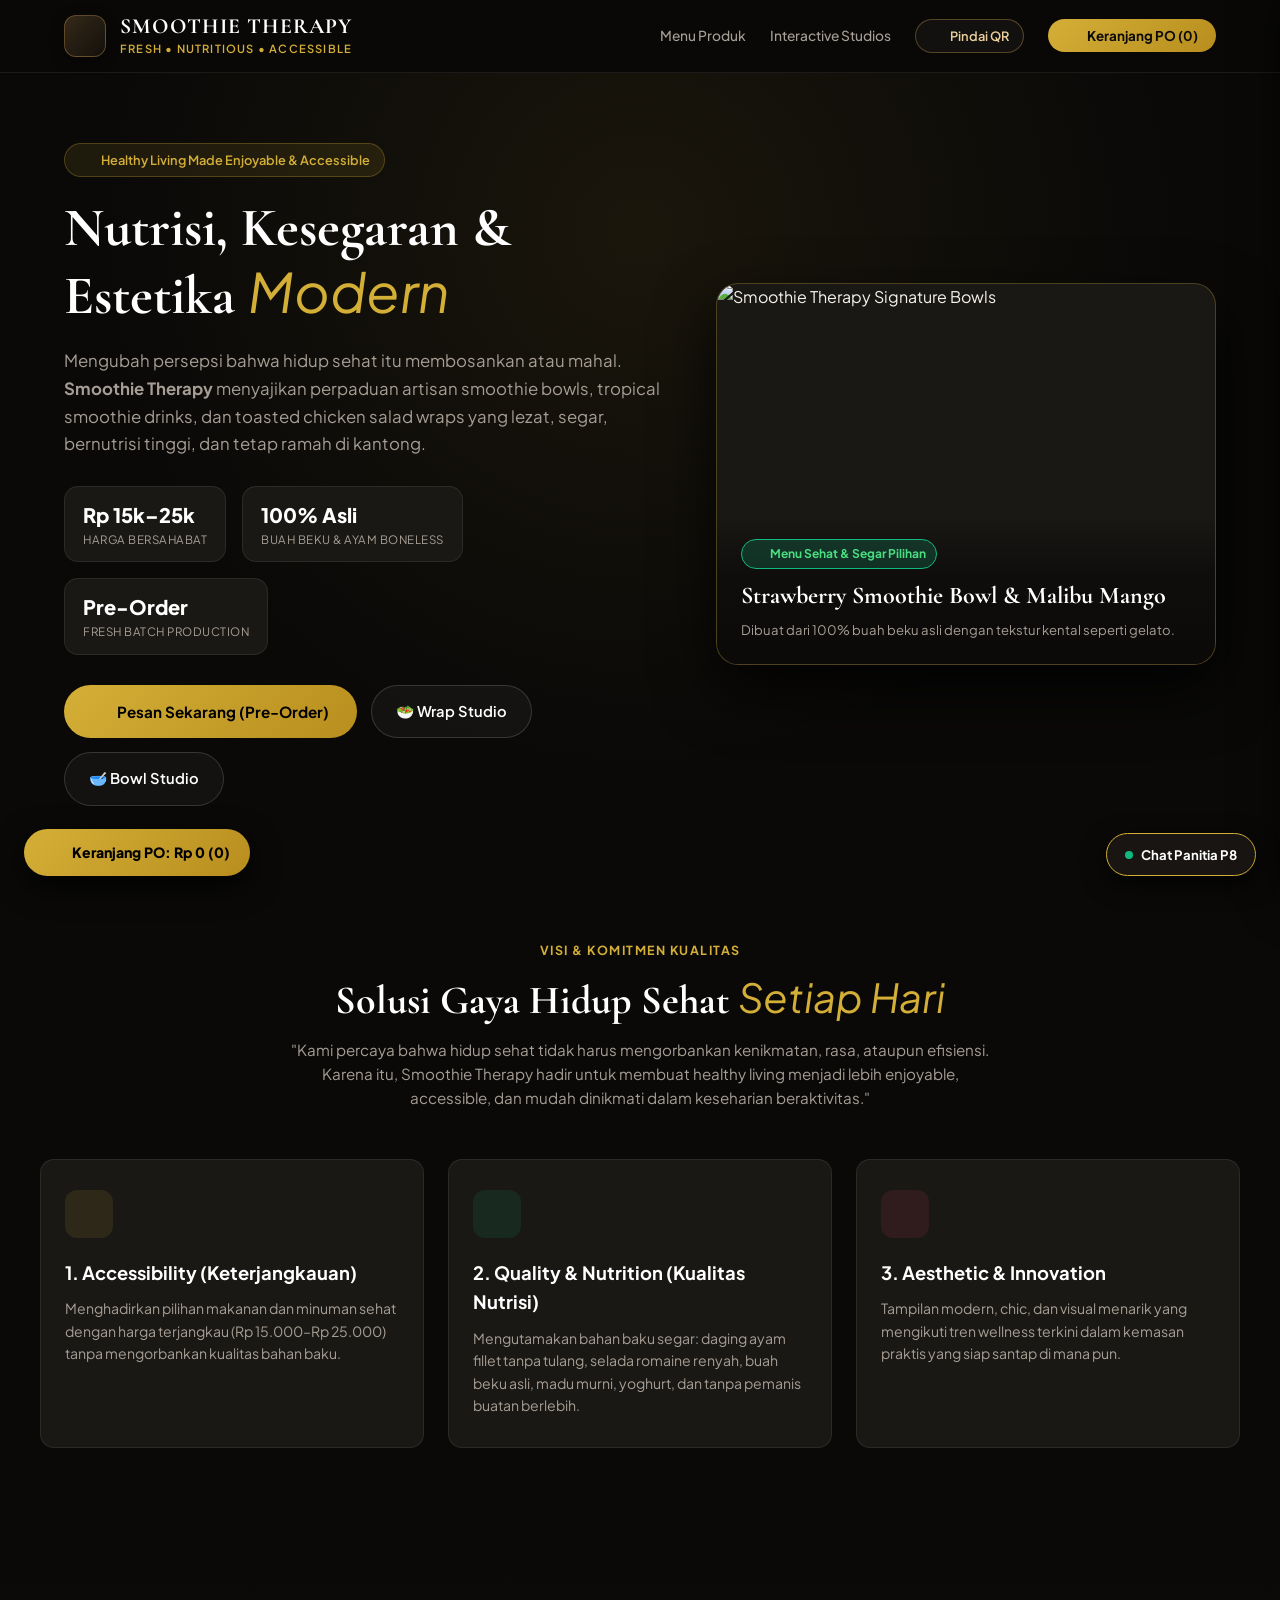
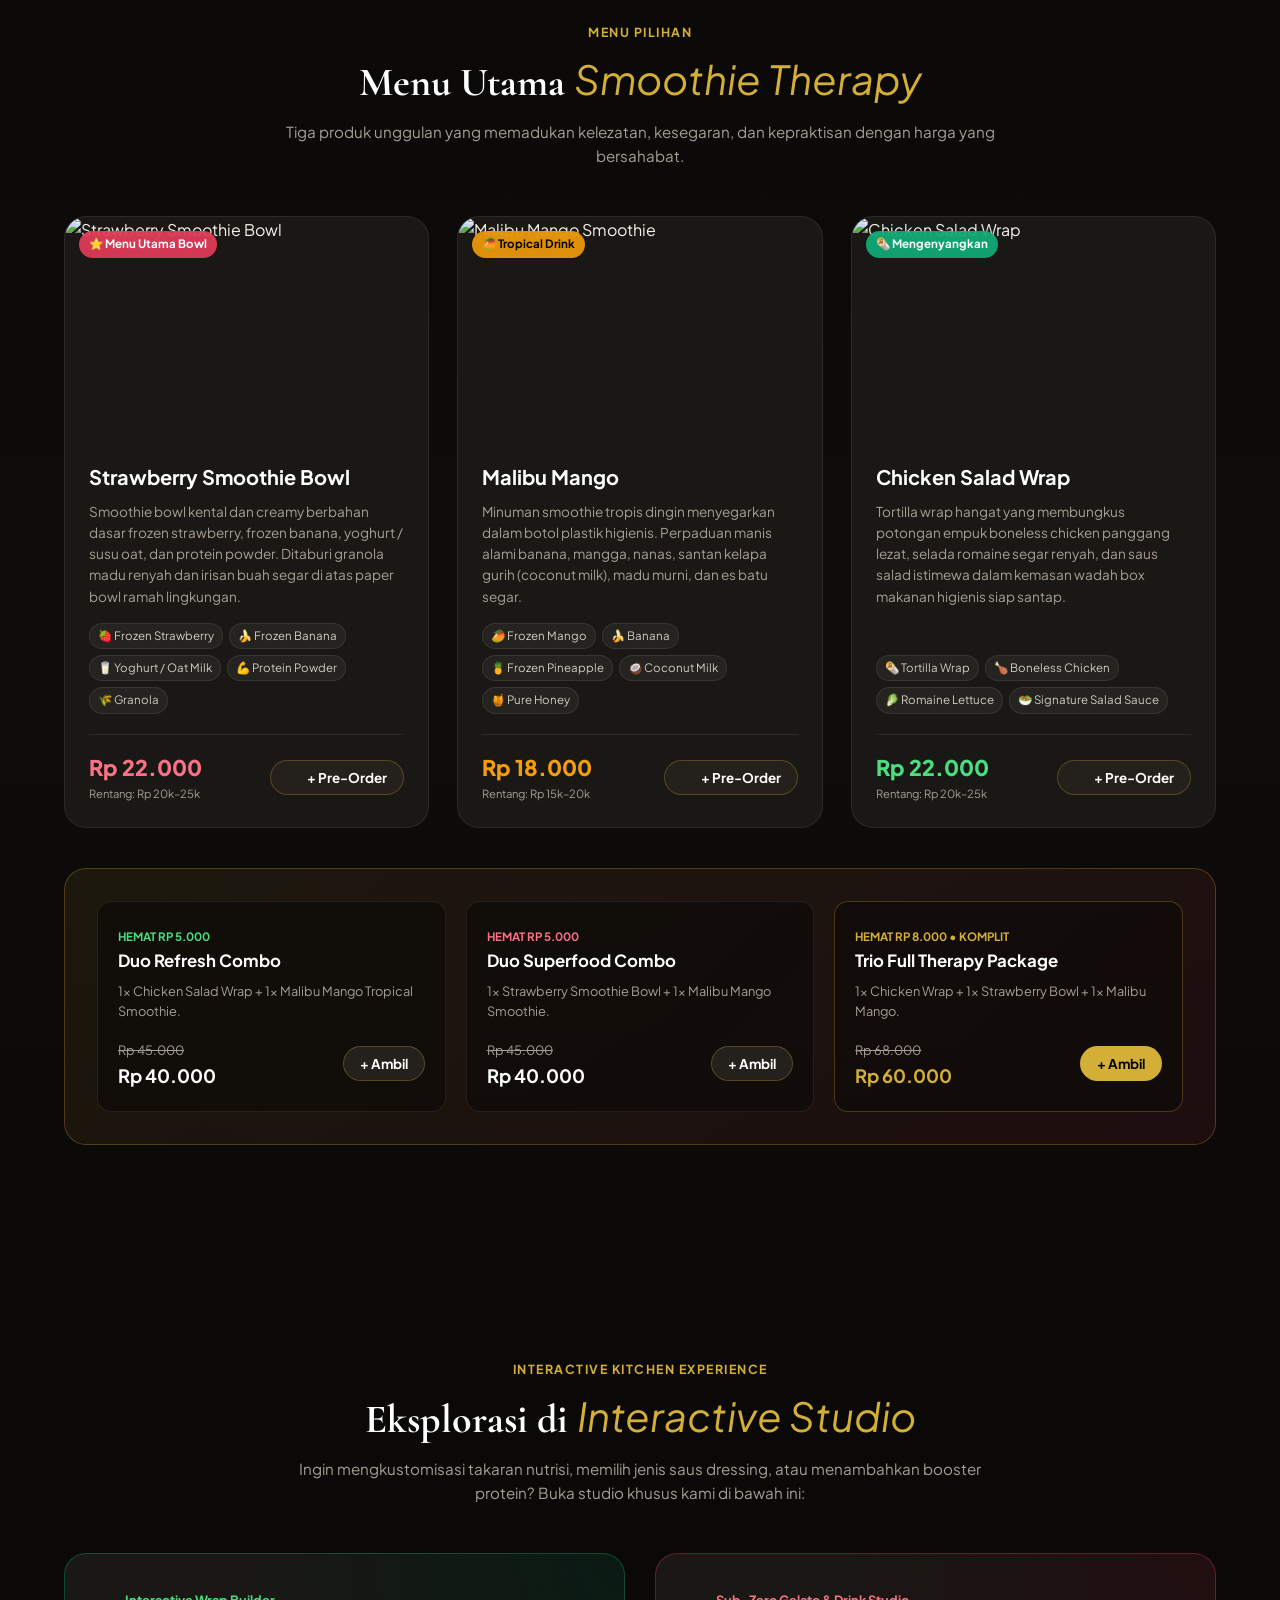
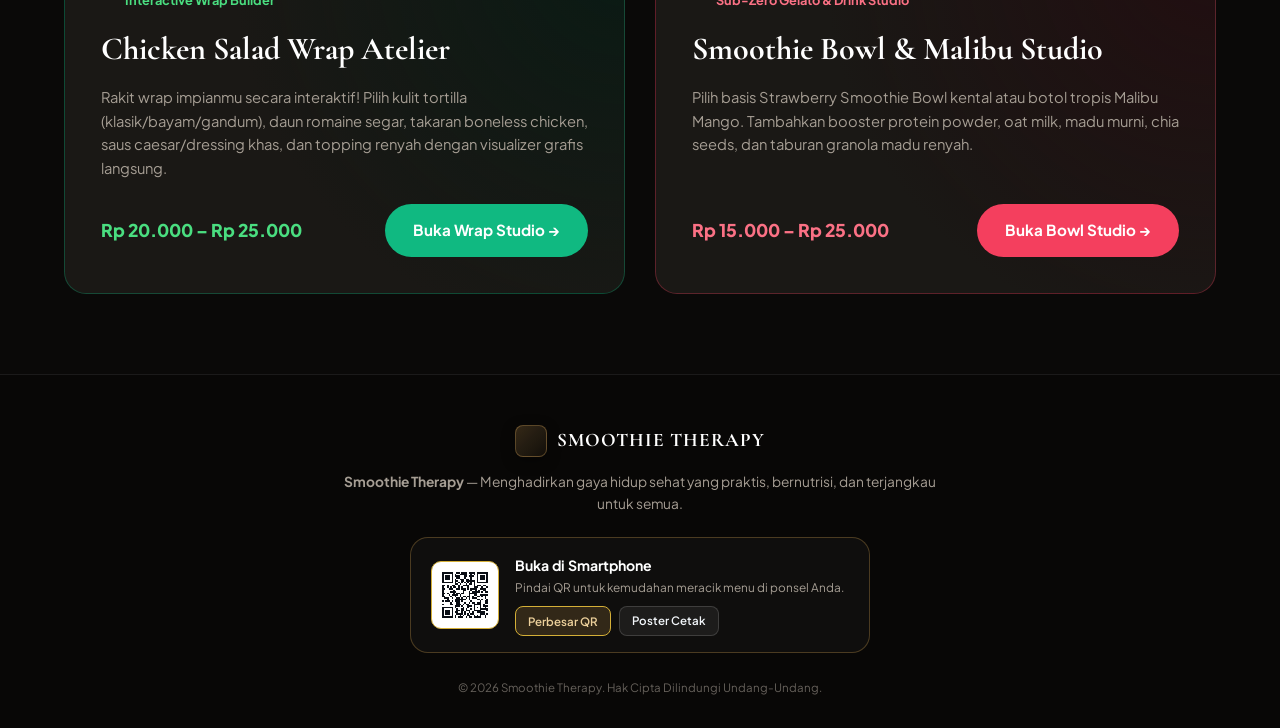
==== index.html @ 11ca0c80 "Round up combo bundle pricing to clean 40k and 60k denominations" ====
<!DOCTYPE html>
<html lang="id">
<head>
  <meta charset="UTF-8">
  <meta name="viewport" content="width=device-width, initial-scale=1.0, viewport-fit=cover">
  <title>Smoothie Therapy — Healthy Living Made Accessible</title>
  <meta name="description" content="Smoothie Therapy - Pilihan makanan & minuman sehat praktis, bergizi, dan terjangkau. Strawberry Smoothie Bowl, Malibu Mango, dan Chicken Salad Wrap.">

  <!-- High-End Luxury Typography: Cormorant Garamond + Plus Jakarta Sans -->
  <link rel="preconnect" href="https://fonts.googleapis.com">
  <link rel="preconnect" href="https://fonts.gstatic.com" crossorigin>
  <link href="https://fonts.googleapis.com/css2?family=Cormorant+Garamond:ital,wght@0,400;0,600;0,700;1,400;1,600&family=Plus+Jakarta+Sans:wght@300;400;500;600;700;800&display=swap" rel="stylesheet">

  <!-- Lucide Icons -->
  <script src="https://unpkg.com/lucide@latest"></script>

  <!-- Toastify CSS -->
  <link rel="stylesheet" type="text/css" href="https://cdn.jsdelivr.net/npm/toastify-js/src/toastify.min.css">

  <style>
    /* --- SMOOTHIE THERAPY LUXURY OBSIDIAN & HEALTH THEME --- */
    :root {
      --bg: #0a0908;
      --bg-surface: #141210;
      --card-bg: #1a1815;
      --card-hover: #24201c;
      --gold: #d4af37;
      --gold-hover: #e5c158;
      --gold-light: rgba(212, 175, 55, 0.12);
      --gold-border: rgba(212, 175, 55, 0.28);
      --emerald: #10b981;
      --emerald-glow: rgba(16, 185, 129, 0.25);
      --ruby: #f43f5e;
      --ruby-glow: rgba(244, 63, 94, 0.25);
      --mango: #f59e0b;
      --mango-glow: rgba(245, 158, 11, 0.25);
      --text: #f5f2ed;
      --text-muted: #a69e94;
      --border: rgba(255, 255, 255, 0.08);
      --shadow: 0 16px 40px rgba(0, 0, 0, 0.6);
      --font-serif: 'Cormorant Garamond', Garamond, 'Playfair Display', Georgia, serif;
      --font-sans: 'Plus Jakarta Sans', system-ui, -apple-system, sans-serif;
      --radius-sm: 8px;
      --radius-md: 14px;
      --radius-lg: 22px;
      --transition: all 0.25s cubic-bezier(0.16, 1, 0.3, 1);
    }

    * {
      box-sizing: border-box;
      margin: 0;
      padding: 0;
      font-family: var(--font-sans);
    }

    body {
      background-color: var(--bg);
      color: var(--text);
      line-height: 1.6;
      -webkit-font-smoothing: antialiased;
      overflow-x: hidden;
    }

    a {
      color: inherit;
      text-decoration: none;
    }

    .container {
      max-width: 1200px;
      margin: 0 auto;
      padding: 0 24px;
    }

    /* Navigation */
    .site-nav {
      position: sticky;
      top: 0;
      z-index: 100;
      background: rgba(10, 9, 8, 0.92);
      backdrop-filter: blur(14px);
      border-bottom: 1px solid var(--border);
      padding: 14px 0;
    }
    .nav-inner {
      display: flex;
      align-items: center;
      justify-content: space-between;
    }
    .brand-wrap {
      display: flex;
      align-items: center;
      gap: 14px;
    }
    .brand-logo-badge {
      width: 42px;
      height: 42px;
      border-radius: 12px;
      background: linear-gradient(135deg, rgba(212, 163, 89, 0.22), rgba(212, 163, 89, 0.05));
      border: 1px solid rgba(212, 163, 89, 0.35);
      display: flex;
      align-items: center;
      justify-content: center;
      box-shadow: 0 4px 14px rgba(0, 0, 0, 0.35);
      flex-shrink: 0;
    }
    .brand-title {
      font-family: var(--font-serif);
      font-size: 1.35rem;
      font-weight: 700;
      letter-spacing: 1px;
      color: #ffffff;
      line-height: 1.1;
    }
    .brand-sub {
      font-size: 0.7rem;
      color: var(--gold);
      text-transform: uppercase;
      letter-spacing: 1.2px;
      font-weight: 600;
      display: block;
    }

    .nav-menu {
      display: flex;
      align-items: center;
      gap: 24px;
    }
    .nav-link {
      font-size: 0.86rem;
      color: var(--text-muted);
      font-weight: 500;
      transition: var(--transition);
    }
    .nav-link:hover {
      color: var(--gold);
    }
    .nav-btn-po {
      background: linear-gradient(135deg, var(--gold) 0%, #b88e1e 100%);
      color: #0c0b0a;
      font-weight: 700;
      font-size: 0.84rem;
      padding: 8px 18px;
      border-radius: 9999px;
      border: none;
      cursor: pointer;
      display: inline-flex;
      align-items: center;
      gap: 6px;
      transition: var(--transition);
    }
    .nav-btn-po:hover {
      transform: translateY(-2px);
      box-shadow: 0 4px 15px rgba(212, 175, 55, 0.35);
    }

    /* Hero Section */
    .hero-section {
      padding: 70px 0 60px;
      position: relative;
      background: radial-gradient(circle at 50% 20%, rgba(212, 175, 55, 0.08) 0%, transparent 60%);
    }
    .hero-grid {
      display: grid;
      grid-template-columns: 1.1fr 0.9fr;
      gap: 40px;
      align-items: center;
    }
    .hero-tag {
      display: inline-flex;
      align-items: center;
      gap: 8px;
      padding: 6px 14px;
      border-radius: 9999px;
      background: rgba(212, 175, 55, 0.1);
      border: 1px solid var(--gold-border);
      color: var(--gold);
      font-size: 0.8rem;
      font-weight: 600;
      margin-bottom: 20px;
    }
    .hero-title {
      font-family: var(--font-serif);
      font-size: 3.4rem;
      line-height: 1.15;
      color: #ffffff;
      margin-bottom: 20px;
    }
    .hero-title em {
      font-style: italic;
      color: var(--gold);
      font-weight: 400;
    }
    .hero-desc {
      font-size: 1.05rem;
      color: var(--text-muted);
      line-height: 1.65;
      margin-bottom: 28px;
    }
    .hero-price-strip {
      display: flex;
      gap: 16px;
      margin-bottom: 30px;
      flex-wrap: wrap;
    }
    .hero-price-chip {
      background: var(--card-bg);
      border: 1px solid var(--border);
      border-radius: var(--radius-md);
      padding: 12px 18px;
      display: flex;
      flex-direction: column;
    }
    .chip-price {
      font-size: 1.25rem;
      font-weight: 800;
      color: #ffffff;
    }
    .chip-label {
      font-size: 0.72rem;
      color: var(--text-muted);
      text-transform: uppercase;
      letter-spacing: 0.5px;
    }

    .hero-actions {
      display: flex;
      gap: 14px;
      flex-wrap: wrap;
    }
    .btn-main-cta {
      background: linear-gradient(135deg, var(--gold) 0%, #b88e1e 100%);
      color: #000000;
      font-weight: 700;
      font-size: 0.95rem;
      padding: 14px 28px;
      border-radius: 9999px;
      display: inline-flex;
      align-items: center;
      gap: 8px;
      transition: var(--transition);
      cursor: pointer;
      border: none;
    }
    .btn-main-cta:hover {
      transform: translateY(-2px);
      box-shadow: 0 8px 25px rgba(212, 175, 55, 0.4);
    }
    .btn-outline-cta {
      background: rgba(255, 255, 255, 0.04);
      border: 1px solid rgba(255, 255, 255, 0.15);
      color: #ffffff;
      font-weight: 600;
      font-size: 0.92rem;
      padding: 14px 24px;
      border-radius: 9999px;
      display: inline-flex;
      align-items: center;
      gap: 8px;
      transition: var(--transition);
    }
    .btn-outline-cta:hover {
      border-color: var(--gold);
      color: var(--gold);
      background: var(--gold-light);
    }

    /* Hero Showcase Visual Box */
    .hero-visual-box {
      position: relative;
    }
    .hero-card-stack {
      position: relative;
      background: var(--card-bg);
      border: 1px solid var(--gold-border);
      border-radius: var(--radius-lg);
      overflow: hidden;
      box-shadow: 0 25px 60px rgba(0, 0, 0, 0.8);
    }
    .hero-card-img {
      width: 100%;
      height: 380px;
      object-fit: cover;
      display: block;
    }
    .hero-card-overlay {
      position: absolute;
      bottom: 0;
      left: 0;
      right: 0;
      padding: 24px;
      background: linear-gradient(to top, rgba(10,9,8,0.95) 0%, rgba(10,9,8,0.7) 60%, transparent 100%);
    }
    .hero-card-badge {
      display: inline-flex;
      align-items: center;
      gap: 6px;
      padding: 4px 10px;
      border-radius: 9999px;
      background: rgba(16, 185, 129, 0.2);
      border: 1px solid var(--emerald);
      color: #4ade80;
      font-size: 0.75rem;
      font-weight: 700;
      margin-bottom: 8px;
    }

    /* Highlights & Value Pillars */
    .section-header {
      text-align: center;
      max-width: 720px;
      margin: 0 auto 48px;
    }
    .section-tag {
      display: inline-flex;
      align-items: center;
      gap: 6px;
      font-size: 0.78rem;
      color: var(--gold);
      text-transform: uppercase;
      letter-spacing: 1.5px;
      font-weight: 700;
      margin-bottom: 12px;
    }
    .section-title {
      font-family: var(--font-serif);
      font-size: 2.5rem;
      color: #ffffff;
      line-height: 1.2;
      margin-bottom: 14px;
    }
    .section-title em {
      font-style: italic;
      color: var(--gold);
      font-weight: 400;
    }
    .section-desc {
      font-size: 0.95rem;
      color: var(--text-muted);
      line-height: 1.6;
    }

    /* Pillars Grid */
    .pillars-grid {
      display: grid;
      grid-template-columns: repeat(3, 1fr);
      gap: 24px;
      margin-bottom: 80px;
    }
    .pillar-card {
      background: var(--card-bg);
      border: 1px solid var(--border);
      border-radius: var(--radius-md);
      padding: 30px 24px;
      transition: var(--transition);
      position: relative;
    }
    .pillar-card:hover {
      transform: translateY(-4px);
      border-color: var(--gold-border);
      background: var(--card-hover);
    }
    .pillar-icon {
      width: 48px;
      height: 48px;
      border-radius: 12px;
      display: flex;
      align-items: center;
      justify-content: center;
      margin-bottom: 20px;
    }
    .pillar-card h3 {
      font-size: 1.15rem;
      font-weight: 700;
      color: #ffffff;
      margin-bottom: 10px;
    }
    .pillar-card p {
      font-size: 0.88rem;
      color: var(--text-muted);
      line-height: 1.6;
    }

    /* Menu Showcase Section (The 3 Signature Products) */
    .menu-showcase-section {
      padding: 70px 0;
      background: linear-gradient(180deg, transparent 0%, rgba(20, 18, 16, 0.4) 50%, transparent 100%);
    }
    .products-grid {
      display: grid;
      grid-template-columns: repeat(3, 1fr);
      gap: 28px;
      margin-bottom: 40px;
    }
    .product-card {
      background: var(--card-bg);
      border: 1px solid var(--border);
      border-radius: var(--radius-lg);
      overflow: hidden;
      display: flex;
      flex-direction: column;
      transition: var(--transition);
      position: relative;
    }
    .product-card:hover {
      transform: translateY(-5px);
      border-color: var(--gold);
      box-shadow: 0 16px 35px rgba(0,0,0,0.7);
    }
    .product-img-wrap {
      height: 220px;
      overflow: hidden;
      position: relative;
    }
    .product-img-wrap img {
      width: 100%;
      height: 100%;
      object-fit: cover;
      transition: transform 0.4s ease;
    }
    .product-card:hover .product-img-wrap img {
      transform: scale(1.05);
    }
    .product-badge-float {
      position: absolute;
      top: 14px;
      left: 14px;
      padding: 4px 10px;
      border-radius: 9999px;
      font-size: 0.72rem;
      font-weight: 700;
      backdrop-filter: blur(8px);
    }
    .product-content {
      padding: 24px;
      display: flex;
      flex-direction: column;
      flex: 1;
    }
    .product-title {
      font-size: 1.25rem;
      font-weight: 700;
      color: #ffffff;
      margin-bottom: 8px;
    }
    .product-desc {
      font-size: 0.85rem;
      color: var(--text-muted);
      line-height: 1.55;
      margin-bottom: 16px;
      flex: 1;
    }
    .product-ingredients-pills {
      display: flex;
      flex-wrap: wrap;
      gap: 6px;
      margin-bottom: 20px;
    }
    .ing-pill {
      font-size: 0.72rem;
      padding: 3px 8px;
      border-radius: 9999px;
      background: rgba(255, 255, 255, 0.05);
      border: 1px solid rgba(255, 255, 255, 0.08);
      color: #d1cbc2;
    }
    .product-footer {
      display: flex;
      align-items: center;
      justify-content: space-between;
      padding-top: 16px;
      border-top: 1px solid var(--border);
    }
    .product-price-block .price-main {
      font-size: 1.35rem;
      font-weight: 800;
      color: var(--gold);
    }
    .product-price-block .price-est {
      font-size: 0.7rem;
      color: var(--text-muted);
      display: block;
    }
    .btn-add-product {
      background: var(--card-hover);
      border: 1px solid var(--gold-border);
      color: #ffffff;
      font-size: 0.84rem;
      font-weight: 700;
      padding: 8px 16px;
      border-radius: 9999px;
      cursor: pointer;
      display: inline-flex;
      align-items: center;
      gap: 6px;
      transition: var(--transition);
    }
    .btn-add-product:hover {
      background: var(--gold);
      color: #000000;
    }

    /* Combos Section */
    .combos-banner {
      background: linear-gradient(135deg, rgba(212, 175, 55, 0.08) 0%, rgba(244, 63, 94, 0.08) 100%);
      border: 1px solid var(--gold-border);
      border-radius: var(--radius-lg);
      padding: 32px;
      display: grid;
      grid-template-columns: repeat(3, 1fr);
      gap: 20px;
      margin-bottom: 80px;
    }
    .combo-item {
      background: rgba(10, 9, 8, 0.6);
      border: 1px solid var(--border);
      border-radius: var(--radius-md);
      padding: 20px;
      display: flex;
      flex-direction: column;
      justify-content: space-between;
    }
    .combo-title {
      font-size: 1.05rem;
      font-weight: 700;
      color: #ffffff;
      margin-bottom: 6px;
    }
    .combo-desc {
      font-size: 0.8rem;
      color: var(--text-muted);
      margin-bottom: 14px;
    }
    .combo-price-row {
      display: flex;
      align-items: center;
      justify-content: space-between;
    }

    /* Direct Atelier Studios Hub */
    .studios-hub-section {
      padding: 60px 0 80px;
    }
    .studios-duo-grid {
      display: grid;
      grid-template-columns: 1fr 1fr;
      gap: 30px;
    }
    .studio-portal-card {
      background: var(--card-bg);
      border: 1px solid var(--border);
      border-radius: var(--radius-lg);
      padding: 36px;
      position: relative;
      overflow: hidden;
      display: flex;
      flex-direction: column;
      justify-content: space-between;
      min-height: 320px;
      transition: var(--transition);
    }
    .studio-portal-card.salad-theme {
      border-color: rgba(16, 185, 129, 0.3);
      background: radial-gradient(circle at 100% 0%, rgba(16, 185, 129, 0.1) 0%, var(--card-bg) 60%);
    }
    .studio-portal-card.bowl-theme {
      border-color: rgba(244, 63, 94, 0.3);
      background: radial-gradient(circle at 100% 0%, rgba(244, 63, 94, 0.1) 0%, var(--card-bg) 60%);
    }
    .studio-portal-card:hover {
      transform: translateY(-4px);
      box-shadow: 0 20px 40px rgba(0,0,0,0.8);
    }
    .studio-portal-title {
      font-family: var(--font-serif);
      font-size: 2rem;
      color: #ffffff;
      margin-bottom: 12px;
    }
    .studio-portal-desc {
      font-size: 0.92rem;
      color: var(--text-muted);
      line-height: 1.6;
      margin-bottom: 24px;
    }

    /* Floating Cart Pill */
    .floating-cart-pill {
      position: fixed;
      bottom: 24px;
      left: 24px;
      background: linear-gradient(135deg, var(--gold) 0%, #b88e1e 100%);
      color: #000000;
      font-weight: 800;
      font-size: 0.88rem;
      padding: 12px 20px;
      border-radius: 9999px;
      display: flex;
      align-items: center;
      gap: 10px;
      box-shadow: 0 10px 30px rgba(0,0,0,0.8);
      cursor: pointer;
      z-index: 99;
      transition: var(--transition);
    }
    .floating-cart-pill:hover {
      transform: scale(1.05);
    }

    /* Cart Drawer */
    .cart-drawer-overlay {
      position: fixed;
      top: 0;
      left: 0;
      right: 0;
      bottom: 0;
      background: rgba(0,0,0,0.7);
      backdrop-filter: blur(4px);
      z-index: 1000;
      opacity: 0;
      pointer-events: none;
      transition: opacity 0.3s ease;
    }
    .cart-drawer-overlay.open {
      opacity: 1;
      pointer-events: auto;
    }
    .cart-drawer {
      position: fixed;
      top: 0;
      right: -420px;
      width: 400px;
      max-width: 90vw;
      height: 100vh;
      background: var(--bg-surface);
      border-left: 1px solid var(--gold-border);
      z-index: 1001;
      display: flex;
      flex-direction: column;
      transition: right 0.3s cubic-bezier(0.16, 1, 0.3, 1);
      box-shadow: -15px 0 40px rgba(0,0,0,0.8);
    }
    .cart-drawer.open {
      right: 0;
    }
    .drawer-header {
      padding: 20px;
      border-bottom: 1px solid var(--border);
      display: flex;
      justify-content: space-between;
      align-items: center;
    }
    .drawer-items-list {
      padding: 20px;
      overflow-y: auto;
      flex: 1;
      display: flex;
      flex-direction: column;
      gap: 12px;
    }
    .drawer-footer {
      padding: 20px;
      border-top: 1px solid var(--border);
      background: rgba(0,0,0,0.3);
    }
    .drawer-total-row {
      display: flex;
      justify-content: space-between;
      font-size: 1.15rem;
      font-weight: 800;
      margin-bottom: 16px;
    }

    /* --- SLEEK MINIMALIST CHECKOUT SHEET --- */
    .modal-overlay {
      position: fixed;
      inset: 0;
      background: rgba(0, 0, 0, 0.75);
      backdrop-filter: blur(12px);
      -webkit-backdrop-filter: blur(12px);
      z-index: 1100;
      display: flex;
      align-items: center;
      justify-content: center;
      padding: 16px;
      opacity: 0;
      pointer-events: none;
      transition: opacity 0.25s cubic-bezier(0.16, 1, 0.3, 1);
    }
    .modal-overlay.open {
      opacity: 1;
      pointer-events: auto;
    }
    .sleek-checkout-sheet {
      background: #13110f;
      border: 1px solid rgba(212, 175, 55, 0.25);
      border-radius: 20px;
      padding: 24px 26px;
      max-width: 460px;
      width: 100%;
      position: relative;
      box-shadow: 0 25px 60px rgba(0, 0, 0, 0.85), 0 0 40px rgba(212, 175, 55, 0.05);
      transform: translateY(12px) scale(0.98);
      transition: transform 0.25s cubic-bezier(0.16, 1, 0.3, 1);
    }
    .modal-overlay.open .sleek-checkout-sheet {
      transform: translateY(0) scale(1);
    }
    .checkout-sheet-header {
      display: flex;
      justify-content: space-between;
      align-items: flex-start;
      margin-bottom: 14px;
      padding-bottom: 12px;
      border-bottom: 1px solid rgba(255, 255, 255, 0.07);
    }
    .sheet-title-group h3 {
      font-family: var(--font-serif);
      font-size: 1.45rem;
      color: #ffffff;
      font-weight: 700;
      line-height: 1.2;
    }
    .sheet-summary-badge {
      display: inline-flex;
      align-items: center;
      gap: 6px;
      margin-top: 4px;
      padding: 2px 10px;
      border-radius: 9999px;
      background: rgba(212, 175, 55, 0.1);
      border: 1px solid rgba(212, 175, 55, 0.25);
      color: var(--gold);
      font-size: 0.75rem;
      font-weight: 700;
    }
    .sheet-close-btn {
      background: rgba(255, 255, 255, 0.05);
      border: 1px solid rgba(255, 255, 255, 0.08);
      color: var(--text-muted);
      width: 28px;
      height: 28px;
      border-radius: 50%;
      display: flex;
      align-items: center;
      justify-content: center;
      cursor: pointer;
      font-size: 0.85rem;
      transition: all 0.2s;
    }
    .sheet-close-btn:hover {
      background: rgba(255, 255, 255, 0.12);
      color: #ffffff;
    }
    .sheet-quick-preview {
      display: flex;
      flex-direction: column;
      gap: 8px;
      margin-bottom: 14px;
      max-height: 180px;
      overflow-y: auto;
      padding-right: 4px;
    }
    .checkout-item-row {
      display: flex;
      justify-content: space-between;
      align-items: center;
      background: rgba(255, 255, 255, 0.04);
      border: 1px solid rgba(255, 255, 255, 0.09);
      border-radius: 12px;
      padding: 10px 12px;
      gap: 10px;
    }
    .checkout-item-info {
      flex: 1;
      min-width: 0;
    }
    .checkout-item-title {
      font-size: 0.88rem;
      font-weight: 700;
      color: #ffffff;
      white-space: nowrap;
      overflow: hidden;
      text-overflow: ellipsis;
    }
    .checkout-item-price {
      font-size: 0.78rem;
      color: var(--gold);
      font-weight: 600;
      margin-top: 2px;
    }
    .qty-stepper {
      display: inline-flex;
      align-items: center;
      background: rgba(0, 0, 0, 0.5);
      border: 1px solid rgba(255, 255, 255, 0.16);
      border-radius: 9999px;
      padding: 2px 4px;
      gap: 4px;
      flex-shrink: 0;
    }
    .qty-btn {
      width: 26px;
      height: 26px;
      border-radius: 50%;
      border: none;
      background: rgba(255, 255, 255, 0.1);
      color: #ffffff;
      font-size: 0.95rem;
      font-weight: 700;
      cursor: pointer;
      display: flex;
      align-items: center;
      justify-content: center;
      transition: all 0.15s ease;
      line-height: 1;
      padding: 0;
    }
    .qty-btn:hover {
      background: var(--gold);
      color: #000000;
      transform: scale(1.08);
    }
    .qty-btn:active {
      transform: scale(0.92);
    }
    .qty-val {
      min-width: 22px;
      text-align: center;
      font-size: 0.86rem;
      font-weight: 800;
      color: #ffffff;
    }
    .mini-item-chip {
      font-size: 0.72rem;
      background: rgba(255, 255, 255, 0.04);
      border: 1px solid rgba(255, 255, 255, 0.08);
      padding: 3px 8px;
      border-radius: 6px;
      color: #d1cbc2;
    }
    .checkout-grid-2col {
      display: grid;
      grid-template-columns: 1fr 1fr;
      gap: 10px;
      margin-bottom: 8px;
    }
    .sleek-input-field label {
      display: block;
      font-size: 0.7rem;
      font-weight: 600;
      color: #a8a096;
      text-transform: uppercase;
      letter-spacing: 0.6px;
      margin-bottom: 4px;
    }
    .sleek-input-field input {
      width: 100%;
      background: rgba(255, 255, 255, 0.04);
      border: 1px solid rgba(255, 255, 255, 0.09);
      border-radius: 9px;
      padding: 9px 12px;
      color: #ffffff;
      font-size: 0.86rem;
      outline: none;
      transition: all 0.2s;
    }
    .sleek-input-field input:focus {
      border-color: var(--gold);
      background: rgba(255, 255, 255, 0.07);
      box-shadow: 0 0 0 2px rgba(212, 175, 55, 0.15);
    }
    .sleek-control-group {
      margin-top: 10px;
    }
    .sleek-control-group label {
      display: block;
      font-size: 0.7rem;
      font-weight: 600;
      color: #a8a096;
      text-transform: uppercase;
      letter-spacing: 0.6px;
      margin-bottom: 5px;
    }
    .sleek-segmented-row {
      display: grid;
      grid-template-columns: repeat(3, 1fr);
      gap: 5px;
      background: rgba(255, 255, 255, 0.03);
      padding: 3px;
      border-radius: 10px;
      border: 1px solid rgba(255, 255, 255, 0.06);
    }
    .sleek-segment-item {
      background: transparent;
      border: 1px solid transparent;
      border-radius: 7px;
      padding: 6px 3px;
      text-align: center;
      cursor: pointer;
      color: #8f887f;
      transition: all 0.2s;
      display: flex;
      flex-direction: column;
      align-items: center;
      justify-content: center;
    }
    .sleek-segment-item .seg-title {
      font-size: 0.78rem;
      font-weight: 600;
    }
    .sleek-segment-item .seg-time {
      font-size: 0.66rem;
      opacity: 0.7;
      margin-top: 1px;
    }
    .sleek-segment-item.active {
      background: rgba(212, 175, 55, 0.16);
      border-color: rgba(212, 175, 55, 0.35);
      color: #ffffff;
      font-weight: 700;
      box-shadow: 0 2px 6px rgba(0,0,0,0.3);
    }
    .sleek-segment-item.active .seg-time {
      color: var(--gold);
      opacity: 1;
    }
    .sleek-pay-hint {
      font-size: 0.73rem;
      color: #a39c91;
      margin-top: 5px;
      padding: 0 2px;
      display: flex;
      align-items: center;
      gap: 5px;
    }
    .btn-sleek-checkout {
      width: 100%;
      margin-top: 16px;
      background: linear-gradient(135deg, #d4af37 0%, #b88e1e 100%);
      color: #0c0b0a;
      font-weight: 800;
      font-size: 0.9rem;
      padding: 12px 18px;
      border-radius: 11px;
      border: none;
      cursor: pointer;
      display: flex;
      justify-content: space-between;
      align-items: center;
      transition: all 0.2s;
      box-shadow: 0 4px 15px rgba(212, 175, 55, 0.3);
    }
    .btn-sleek-checkout:hover {
      transform: translateY(-1px);
      box-shadow: 0 6px 20px rgba(212, 175, 55, 0.45);
    }

    /* Floating Concierge Chat */
    .floating-concierge-pill {
      position: fixed;
      bottom: 24px;
      right: 24px;
      background: #181512;
      border: 1px solid var(--gold);
      color: #ffffff;
      padding: 10px 18px;
      border-radius: 9999px;
      display: flex;
      align-items: center;
      gap: 8px;
      cursor: pointer;
      z-index: 99;
      box-shadow: 0 8px 25px rgba(0,0,0,0.7);
    }
    .concierge-live-dot {
      width: 8px;
      height: 8px;
      border-radius: 50%;
      background: #10b981;
      animation: pulse 2s infinite;
    }
    @keyframes pulse {
      0% { opacity: 0.4; transform: scale(0.9); }
      50% { opacity: 1; transform: scale(1.2); }
      100% { opacity: 0.4; transform: scale(0.9); }
    }

    /* Footer */
    footer {
      background: #080706;
      border-top: 1px solid var(--border);
      padding: 50px 0 30px;
      text-align: center;
    }

    /* Responsive & Mobile Enhancements */
    @media (max-width: 900px) {
      .hero-grid { grid-template-columns: 1fr; gap: 30px; }
      .pillars-grid { grid-template-columns: 1fr; }
      .products-grid { grid-template-columns: 1fr; }
      .combos-banner { grid-template-columns: 1fr; }
      .studios-duo-grid { grid-template-columns: 1fr; }
      .hero-title { font-size: 2.3rem; }
    }

    @media (max-width: 768px) {
      .container { padding: 0 18px; }
      .site-nav {
        padding: 0;
      }
      .nav-inner {
        height: 64px;
      }
      .nav-menu .nav-link {
        display: none;
      }
      .brand-title {
        font-size: 1.15rem;
      }
      .brand-sub {
        font-size: 0.62rem;
      }
      .hero-section {
        padding: 40px 0 35px;
      }
      .hero-title {
        font-size: 2rem;
        line-height: 1.25;
      }
      .hero-desc {
        font-size: 0.92rem;
        line-height: 1.55;
      }
      .hero-price-strip {
        flex-wrap: wrap;
        gap: 8px;
      }
      .hero-actions {
        flex-direction: column;
        width: 100%;
        gap: 10px;
      }
      .hero-actions .btn-main-cta,
      .hero-actions .btn-outline-cta {
        width: 100%;
        justify-content: center;
        min-height: 48px;
      }
    }

    @media (max-width: 560px) {
      .container { padding: 0 14px; }
      .hero-title {
        font-size: 1.75rem;
      }
      .brand-logo-badge {
        width: 36px;
        height: 36px;
      }
      .nav-btn-po {
        padding: 7px 12px;
        font-size: 0.78rem;
      }
      .checkout-grid-2col {
        grid-template-columns: 1fr;
        gap: 8px;
      }
      .sleek-checkout-sheet {
        width: 100%;
        max-width: calc(100vw - 20px);
        padding: 16px 14px;
        margin: 6px;
        max-height: 92vh;
      }
      .sleek-input-field input {
        font-size: 16px; /* Prevents auto-zoom on mobile Safari */
        padding: 10px 12px;
        min-height: 44px;
      }
      .sleek-segmented-row {
        gap: 4px;
      }
      .sleek-segment-item {
        padding: 7px 2px;
      }
      .sleek-segment-item .seg-title {
        font-size: 0.72rem;
      }
      .btn-sleek-checkout {
        min-height: 48px;
        padding: 12px 14px;
        font-size: 0.88rem;
      }
      .cart-drawer {
        width: 100%;
        max-width: 100vw;
      }
      .drawer-header {
        padding: 18px 16px;
      }
      .drawer-items-list {
        padding: 14px 16px;
      }
      .drawer-footer {
        padding: 16px;
      }
      .floating-cart-pill {
        bottom: 16px;
        left: 12px;
        padding: 9px 13px;
        font-size: 0.76rem;
        gap: 6px;
      }
      .floating-concierge-pill {
        bottom: 16px;
        right: 12px;
        padding: 9px 13px;
        font-size: 0.76rem;
        gap: 6px;
      }
    }

    /* ==========================================================
       CINEMATIC LUXURY ENTRY ANIMATION
       ========================================================== */
    .entry-splash {
      position: fixed;
      top: 0;
      left: 0;
      width: 100vw;
      height: 100vh;
      height: 100dvh;
      background: radial-gradient(circle at 50% 40%, #171512 0%, #0c0b0a 55%, #050505 100%);
      z-index: 999999;
      display: flex;
      flex-direction: column;
      align-items: center;
      justify-content: center;
      cursor: pointer;
      user-select: none;
      transition: transform 0.85s cubic-bezier(0.76, 0, 0.24, 1), opacity 0.85s ease;
      overflow: hidden;
    }

    .entry-splash.dismissed {
      transform: translateY(-100%);
      opacity: 0;
      pointer-events: none;
    }

    /* Ambient glowing background aura */
    .entry-glow-aura {
      position: absolute;
      width: 480px;
      height: 480px;
      border-radius: 50%;
      background: radial-gradient(circle, rgba(212, 162, 76, 0.18) 0%, rgba(16, 185, 129, 0.08) 40%, transparent 70%);
      filter: blur(50px);
      animation: entryAuraPulse 3s ease-in-out infinite alternate;
      pointer-events: none;
    }

    @keyframes entryAuraPulse {
      0% { transform: scale(0.85); opacity: 0.5; }
      100% { transform: scale(1.2); opacity: 0.95; }
    }

    .entry-content {
      position: relative;
      z-index: 2;
      display: flex;
      flex-direction: column;
      align-items: center;
      text-align: center;
      padding: 24px;
      max-width: 460px;
    }

    /* Central Emblem with dual rotating orbital rings */
    .entry-emblem-wrap {
      position: relative;
      width: 110px;
      height: 110px;
      display: flex;
      align-items: center;
      justify-content: center;
      margin-bottom: 24px;
    }

    .entry-ring-outer {
      position: absolute;
      inset: 0;
      border-radius: 50%;
      border: 1.5px dashed rgba(212, 162, 76, 0.45);
      animation: entryRotateRing 14s linear infinite;
    }

    .entry-ring-inner {
      position: absolute;
      inset: 8px;
      border-radius: 50%;
      border: 1px solid rgba(212, 162, 76, 0.25);
      border-top-color: #d4a24c;
      border-bottom-color: #10b981;
      animation: entryRotateRingRev 8s linear infinite;
    }

    @keyframes entryRotateRing {
      0% { transform: rotate(0deg); }
      100% { transform: rotate(360deg); }
    }

    @keyframes entryRotateRingRev {
      0% { transform: rotate(360deg); }
      100% { transform: rotate(0deg); }
    }

    .entry-emblem-core {
      width: 72px;
      height: 72px;
      border-radius: 50%;
      background: linear-gradient(135deg, #1f1a14 0%, #12100d 100%);
      border: 1.5px solid rgba(212, 162, 76, 0.55);
      box-shadow: 0 0 35px rgba(212, 162, 76, 0.35), inset 0 0 15px rgba(212, 162, 76, 0.15);
      display: flex;
      align-items: center;
      justify-content: center;
      animation: entryEmblemPop 1s cubic-bezier(0.34, 1.56, 0.64, 1) forwards;
    }

    @keyframes entryEmblemPop {
      0% { transform: scale(0.4); opacity: 0; }
      100% { transform: scale(1); opacity: 1; }
    }

    .entry-emblem-core svg,
    .entry-emblem-core i {
      width: 34px;
      height: 34px;
      color: #d4a24c;
      filter: drop-shadow(0 0 10px rgba(212, 162, 76, 0.8));
    }

    /* Brand titles */
    .entry-title {
      font-family: 'Cinzel', 'Playfair Display', serif;
      font-size: 1.75rem;
      font-weight: 700;
      letter-spacing: 0.22em;
      margin-bottom: 8px;
      background: linear-gradient(120deg, #ffffff 0%, #ecd09b 30%, #d4a24c 60%, #ffffff 100%);
      background-size: 200% auto;
      -webkit-background-clip: text;
      -webkit-text-fill-color: transparent;
      animation: entryShimmerText 3s linear infinite;
      text-transform: uppercase;
    }

    @keyframes entryShimmerText {
      0% { background-position: 0% 50%; }
      100% { background-position: 200% 50%; }
    }

    .entry-subtitle {
      font-size: 0.72rem;
      letter-spacing: 0.28em;
      text-transform: uppercase;
      color: rgba(226, 232, 240, 0.65);
      margin-bottom: 24px;
      font-weight: 500;
    }

    /* Sleek loading bar */
    .entry-loader-wrap {
      width: 170px;
      height: 3px;
      background: rgba(255, 255, 255, 0.08);
      border-radius: 99px;
      overflow: hidden;
      position: relative;
      margin-bottom: 14px;
    }

    .entry-loader-bar {
      width: 0%;
      height: 100%;
      background: linear-gradient(90deg, #10b981, #d4a24c, #f59e0b);
      border-radius: 99px;
      box-shadow: 0 0 12px rgba(212, 162, 76, 0.8);
      animation: entryLoadProgress 1.5s cubic-bezier(0.65, 0, 0.35, 1) forwards;
    }

    @keyframes entryLoadProgress {
      0% { width: 0%; }
      40% { width: 55%; }
      85% { width: 90%; }
      100% { width: 100%; }
    }

    .entry-status-text {
      font-size: 0.68rem;
      color: #94a3b8;
      letter-spacing: 0.12em;
      text-transform: uppercase;
      opacity: 0.8;
      display: flex;
      align-items: center;
      gap: 6px;
    }

    .entry-skip-btn {
      margin-top: 28px;
      padding: 6px 16px;
      background: rgba(255, 255, 255, 0.04);
      border: 1px solid rgba(212, 162, 76, 0.25);
      border-radius: 30px;
      font-size: 0.7rem;
      letter-spacing: 0.1em;
      color: #cbd5e1;
      display: inline-flex;
      align-items: center;
      gap: 6px;
      transition: all 0.25s ease;
      cursor: pointer;
    }

    .entry-skip-btn:hover {
      background: rgba(212, 162, 76, 0.15);
      border-color: #d4a24c;
      color: #ffffff;
      transform: translateY(-1px);
    }

    /* Staggered hero entrance animations when splash finishes */
    body.entry-revealed .site-nav {
      animation: heroDropIn 0.8s cubic-bezier(0.16, 1, 0.3, 1) forwards;
    }

    body.entry-revealed .hero-tag {
      animation: heroFadeSlideUp 0.7s cubic-bezier(0.16, 1, 0.3, 1) 0.1s both;
    }

    body.entry-revealed .hero-title {
      animation: heroFadeSlideUp 0.8s cubic-bezier(0.16, 1, 0.3, 1) 0.2s both;
    }

    body.entry-revealed .hero-desc {
      animation: heroFadeSlideUp 0.8s cubic-bezier(0.16, 1, 0.3, 1) 0.3s both;
    }

    body.entry-revealed .hero-price-strip {
      animation: heroFadeSlideUp 0.8s cubic-bezier(0.16, 1, 0.3, 1) 0.4s both;
    }

    body.entry-revealed .hero-actions {
      animation: heroFadeSlideUp 0.8s cubic-bezier(0.16, 1, 0.3, 1) 0.5s both;
    }

    body.entry-revealed .hero-visual-box {
      animation: heroScaleFadeIn 0.9s cubic-bezier(0.16, 1, 0.3, 1) 0.25s both;
    }

    @keyframes heroDropIn {
      0% { opacity: 0; transform: translateY(-20px); }
      100% { opacity: 1; transform: translateY(0); }
    }

    @keyframes heroFadeSlideUp {
      0% { opacity: 0; transform: translateY(22px); }
      100% { opacity: 1; transform: translateY(0); }
    }

    @keyframes heroScaleFadeIn {
      0% { opacity: 0; transform: scale(0.94) translateY(20px); }
      100% { opacity: 1; transform: scale(1) translateY(0); }
    }

    /* ==========================================================
       QR CODE MODAL & NAVIGATION BUTTONS
       ========================================================== */
    .nav-btn-qr {
      display: inline-flex;
      align-items: center;
      gap: 6px;
      padding: 8px 14px;
      background: rgba(255, 255, 255, 0.04);
      border: 1px solid rgba(212, 162, 76, 0.35);
      border-radius: 99px;
      color: #ecd09b;
      font-size: 0.8rem;
      font-weight: 600;
      cursor: pointer;
      transition: all 0.25s ease;
    }
    .nav-btn-qr:hover {
      background: rgba(212, 162, 76, 0.18);
      border-color: var(--gold);
      color: #ffffff;
      transform: translateY(-1px);
    }

    .qr-modal-backdrop {
      position: fixed;
      inset: 0;
      background: rgba(0, 0, 0, 0.82);
      backdrop-filter: blur(8px);
      -webkit-backdrop-filter: blur(8px);
      z-index: 100000;
      display: none;
      align-items: center;
      justify-content: center;
      padding: 20px;
    }
    .qr-modal-backdrop.open {
      display: flex;
    }
    .qr-modal-dialog {
      background: #121114;
      border: 1.5px solid rgba(212, 162, 76, 0.45);
      box-shadow: 0 25px 60px rgba(0, 0, 0, 0.85), 0 0 45px rgba(212, 162, 76, 0.15);
      border-radius: 26px;
      width: 100%;
      max-width: 440px;
      padding: 34px 28px 28px;
      text-align: center;
      position: relative;
      animation: modalFadeIn 0.3s cubic-bezier(0.16, 1, 0.3, 1) both;
    }
    .qr-modal-close {
      position: absolute;
      top: 16px;
      right: 18px;
      background: rgba(255, 255, 255, 0.05);
      border: 1px solid rgba(255, 255, 255, 0.1);
      color: #cbd5e1;
      width: 32px;
      height: 32px;
      border-radius: 50%;
      font-size: 1.2rem;
      cursor: pointer;
      display: flex;
      align-items: center;
      justify-content: center;
      transition: all 0.2s ease;
    }
    .qr-modal-close:hover {
      background: rgba(212, 162, 76, 0.2);
      color: #ffffff;
      border-color: var(--gold);
    }
    .qr-modal-title {
      font-family: 'Cinzel', serif;
      font-size: 1.35rem;
      font-weight: 700;
      letter-spacing: 0.12em;
      color: #ffffff;
      margin-bottom: 6px;
    }
    .qr-modal-sub {
      font-size: 0.76rem;
      color: var(--text-muted);
      margin-bottom: 20px;
      line-height: 1.4;
    }
    .qr-modal-frame {
      background: #ffffff;
      border-radius: 20px;
      padding: 16px;
      display: inline-block;
      margin: 0 auto 16px;
      border: 3px solid var(--gold);
      box-shadow: 0 10px 30px rgba(0, 0, 0, 0.45);
    }
    .qr-modal-img {
      width: 210px;
      height: 210px;
      display: block;
      margin: 0 auto;
    }
    .qr-modal-url {
      font-family: monospace;
      font-size: 0.74rem;
      color: #cbd5e1;
      background: rgba(255, 255, 255, 0.04);
      padding: 7px 14px;
      border-radius: 99px;
      border: 1px solid rgba(212, 162, 76, 0.25);
      display: inline-block;
      margin-bottom: 20px;
      word-break: break-all;
    }
    .qr-modal-actions {
      display: flex;
      flex-direction: column;
      gap: 10px;
    }
    .qr-modal-btn {
      width: 100%;
      padding: 12px 18px;
      border-radius: 12px;
      font-size: 0.84rem;
      font-weight: 600;
      display: inline-flex;
      align-items: center;
      justify-content: center;
      gap: 8px;
      cursor: pointer;
      text-decoration: none;
      transition: all 0.2s ease;
    }
    .qr-modal-btn.primary {
      background: linear-gradient(135deg, #d4a24c 0%, #b8860b 100%);
      color: #0b0906;
      border: 1px solid #ffd700;
      box-shadow: 0 4px 15px rgba(212, 162, 76, 0.3);
    }
    .qr-modal-btn.primary:hover {
      background: linear-gradient(135deg, #e5b35d 0%, #c9971c 100%);
      transform: translateY(-1px);
    }
    .qr-modal-btn.secondary {
      background: rgba(255, 255, 255, 0.05);
      color: #f1f5f9;
      border: 1px solid rgba(212, 162, 76, 0.3);
    }
    .qr-modal-btn.secondary:hover {
      background: rgba(212, 162, 76, 0.15);
      border-color: var(--gold);
      transform: translateY(-1px);
    }
  </style>
</head>
<body>

  <!-- Cinematic Entry Splash Screen -->
  <div class="entry-splash" id="entrySplashScreen" onclick="dismissEntrySplash()" title="Click to enter immediately">
    <div class="entry-glow-aura"></div>
    <div class="entry-content">
      <div class="entry-emblem-wrap">
        <div class="entry-ring-outer"></div>
        <div class="entry-ring-inner"></div>
        <div class="entry-emblem-core">
          <i data-lucide="sparkles"></i>
        </div>
      </div>
      <div class="entry-title">Smoothie Therapy</div>
      <div class="entry-subtitle">Artisanal Bowls • Fresh Drinks • Toasted Wraps</div>
      <div class="entry-loader-wrap">
        <div class="entry-loader-bar"></div>
      </div>
      <div class="entry-status-text">
        <span>Menyiapkan Pengalaman Sehat &amp; Segar</span>
      </div>
      <button class="entry-skip-btn" type="button" onclick="dismissEntrySplash(event)">
        <span>Masuk Langsung</span>
        <i data-lucide="arrow-right" style="width: 12px; height: 12px;"></i>
      </button>
    </div>
  </div>

  <!-- Navigation -->
  <nav class="site-nav">
    <div class="container nav-inner">
      <div class="brand-wrap">
        <div class="brand-logo-badge">
          <i data-lucide="sparkles" style="width: 20px; height: 20px; color: var(--gold);"></i>
        </div>
        <div>
          <a href="#" class="brand-title">SMOOTHIE THERAPY</a>
          <span class="brand-sub">Fresh • Nutritious • Accessible</span>
        </div>
      </div>

      <div class="nav-menu">
        <a href="#menu" class="nav-link">Menu Produk</a>
        <a href="#studios" class="nav-link">Interactive Studios</a>
        <button class="nav-btn-qr" onclick="openQrModal()" title="Pindai QR Code untuk akses di HP">
          <i data-lucide="qr-code" style="width: 14px; height: 14px; color: var(--gold);"></i>
          <span>Pindai QR</span>
        </button>
        <button class="nav-btn-po" onclick="openCartDrawer()">
          <i data-lucide="shopping-bag" style="width: 15px; height: 15px;"></i>
          <span>Keranjang PO (<span id="navCartCount">0</span>)</span>
        </button>
      </div>
    </div>
  </nav>

  <!-- Hero Section -->
  <header class="hero-section">
    <div class="container hero-grid">
      <div>
        <div class="hero-tag">
          <i data-lucide="sparkles" style="width: 14px; height: 14px;"></i>
          <span>Healthy Living Made Enjoyable & Accessible</span>
        </div>
        <h1 class="hero-title">
          Nutrisi, Kesegaran & Estetika <em>Modern</em>
        </h1>
        <p class="hero-desc">
          Mengubah persepsi bahwa hidup sehat itu membosankan atau mahal. <strong>Smoothie Therapy</strong> menyajikan perpaduan artisan smoothie bowls, tropical smoothie drinks, dan toasted chicken salad wraps yang lezat, segar, bernutrisi tinggi, dan tetap ramah di kantong.
        </p>

        <div class="hero-price-strip">
          <div class="hero-price-chip">
            <span class="chip-price">Rp 15k–25k</span>
            <span class="chip-label">Harga Bersahabat</span>
          </div>
          <div class="hero-price-chip">
            <span class="chip-price">100% Asli</span>
            <span class="chip-label">Buah Beku & Ayam Boneless</span>
          </div>
          <div class="hero-price-chip">
            <span class="chip-price">Pre-Order</span>
            <span class="chip-label">Fresh Batch Production</span>
          </div>
        </div>

        <div class="hero-actions">
          <button class="btn-main-cta" onclick="document.getElementById('menu').scrollIntoView({behavior: 'smooth'})">
            <i data-lucide="shopping-cart" style="width: 17px; height: 17px;"></i>
            <span>Pesan Sekarang (Pre-Order)</span>
          </button>
          <a href="./salad/index.html" class="btn-outline-cta">
            <span>🥗 Wrap Studio</span>
          </a>
          <a href="./smoothie-bowls/index.html" class="btn-outline-cta">
            <span>🥣 Bowl Studio</span>
          </a>
        </div>
      </div>

      <!-- Hero Visual Card -->
      <div class="hero-visual-box">
        <div class="hero-card-stack">
          <img src="https://images.unsplash.com/photo-1590301157890-4810ed352733?auto=format&fit=crop&w=900&q=80" alt="Smoothie Therapy Signature Bowls" class="hero-card-img">
          <div class="hero-card-overlay">
            <span class="hero-card-badge">
              <i data-lucide="award" style="width: 12px; height: 12px;"></i>
              Menu Sehat & Segar Pilihan
            </span>
            <h3 style="font-family: var(--font-serif); font-size: 1.5rem; color: #ffffff;">Strawberry Smoothie Bowl & Malibu Mango</h3>
            <p style="font-size: 0.82rem; color: var(--text-muted); margin-top: 4px;">Dibuat dari 100% buah beku asli dengan tekstur kental seperti gelato.</p>
          </div>
        </div>
      </div>
    </div>
  </header>

  <!-- Latar Belakang & 3 Pilar Visi-Misi -->
  <section class="container" style="padding: 70px 0 20px;">
    <div class="section-header">
      <span class="section-tag">Visi & Komitmen Kualitas</span>
      <h2 class="section-title">Solusi Gaya Hidup Sehat <em>Setiap Hari</em></h2>
      <p class="section-desc">
        "Kami percaya bahwa hidup sehat tidak harus mengorbankan kenikmatan, rasa, ataupun efisiensi. Karena itu, Smoothie Therapy hadir untuk membuat healthy living menjadi lebih enjoyable, accessible, dan mudah dinikmati dalam keseharian beraktivitas."
      </p>
    </div>

    <div class="pillars-grid">
      <!-- Pilar 1: Accessibility -->
      <div class="pillar-card">
        <div class="pillar-icon" style="background: rgba(212, 175, 55, 0.1); color: var(--gold);">
          <i data-lucide="tag" style="width: 24px; height: 24px;"></i>
        </div>
        <h3>1. Accessibility (Keterjangkauan)</h3>
        <p>Menghadirkan pilihan makanan dan minuman sehat dengan harga terjangkau (Rp 15.000–Rp 25.000) tanpa mengorbankan kualitas bahan baku.</p>
      </div>

      <!-- Pilar 2: Quality & Nutrition -->
      <div class="pillar-card">
        <div class="pillar-icon" style="background: rgba(16, 185, 129, 0.1); color: #4ade80;">
          <i data-lucide="shield-check" style="width: 24px; height: 24px;"></i>
        </div>
        <h3>2. Quality & Nutrition (Kualitas Nutrisi)</h3>
        <p>Mengutamakan bahan baku segar: daging ayam fillet tanpa tulang, selada romaine renyah, buah beku asli, madu murni, yoghurt, dan tanpa pemanis buatan berlebih.</p>
      </div>

      <!-- Pilar 3: Aesthetic & Innovation -->
      <div class="pillar-card">
        <div class="pillar-icon" style="background: rgba(244, 63, 94, 0.1); color: #fb7185;">
          <i data-lucide="sparkles" style="width: 24px; height: 24px;"></i>
        </div>
        <h3>3. Aesthetic & Innovation</h3>
        <p>Tampilan modern, chic, dan visual menarik yang mengikuti tren wellness terkini dalam kemasan praktis yang siap santap di mana pun.</p>
      </div>
    </div>
  </section>

  <!-- The 3 Hero Products Menu -->
  <section class="menu-showcase-section" id="menu">
    <div class="container">
      <div class="section-header">
        <span class="section-tag">Menu Pilihan</span>
        <h2 class="section-title">Menu Utama <em>Smoothie Therapy</em></h2>
        <p class="section-desc">Tiga produk unggulan yang memadukan kelezatan, kesegaran, dan kepraktisan dengan harga yang bersahabat.</p>
      </div>

      <div class="products-grid">
        <!-- PRODUK 1: STRAWBERRY SMOOTHIE BOWL -->
        <div class="product-card">
          <div class="product-img-wrap">
            <img src="https://images.unsplash.com/photo-1590301157890-4810ed352733?auto=format&fit=crop&w=700&q=80" alt="Strawberry Smoothie Bowl" loading="lazy" decoding="async">
            <span class="product-badge-float" style="background: rgba(244,63,94,0.85); color: #ffffff;">⭐ Menu Utama Bowl</span>
          </div>
          <div class="product-content">
            <h3 class="product-title">Strawberry Smoothie Bowl</h3>
            <p class="product-desc">
              Smoothie bowl kental dan creamy berbahan dasar frozen strawberry, frozen banana, yoghurt / susu oat, dan protein powder. Ditaburi granola madu renyah dan irisan buah segar di atas paper bowl ramah lingkungan.
            </p>
            <div class="product-ingredients-pills">
              <span class="ing-pill">🍓 Frozen Strawberry</span>
              <span class="ing-pill">🍌 Frozen Banana</span>
              <span class="ing-pill">🥛 Yoghurt / Oat Milk</span>
              <span class="ing-pill">💪 Protein Powder</span>
              <span class="ing-pill">🌾 Granola</span>
            </div>
            <div class="product-footer">
              <div class="product-price-block">
                <span class="price-main" style="color: #fb7185;">Rp 22.000</span>
                <span class="price-est">Rentang: Rp 20k–25k</span>
              </div>
              <button class="btn-add-product" onclick="addToCart('Strawberry Smoothie Bowl', 22000, 'Paper Bowl • Granola & Buah Segar')">
                <i data-lucide="plus" style="width: 14px; height: 14px;"></i>
                <span>+ Pre-Order</span>
              </button>
            </div>
          </div>
        </div>

        <!-- PRODUK 2: MALIBU MANGO -->
        <div class="product-card">
          <div class="product-img-wrap">
            <img src="https://images.unsplash.com/photo-1546173159-315724a31696?auto=format&fit=crop&w=700&q=80" alt="Malibu Mango Smoothie" loading="lazy" decoding="async">
            <span class="product-badge-float" style="background: rgba(245,158,11,0.9); color: #000000;">🥭 Tropical Drink</span>
          </div>
          <div class="product-content">
            <h3 class="product-title">Malibu Mango</h3>
            <p class="product-desc">
              Minuman smoothie tropis dingin menyegarkan dalam botol plastik higienis. Perpaduan manis alami banana, mangga, nanas, santan kelapa gurih (coconut milk), madu murni, dan es batu segar.
            </p>
            <div class="product-ingredients-pills">
              <span class="ing-pill">🥭 Frozen Mango</span>
              <span class="ing-pill">🍌 Banana</span>
              <span class="ing-pill">🍍 Frozen Pineapple</span>
              <span class="ing-pill">🥥 Coconut Milk</span>
              <span class="ing-pill">🍯 Pure Honey</span>
            </div>
            <div class="product-footer">
              <div class="product-price-block">
                <span class="price-main" style="color: #f59e0b;">Rp 18.000</span>
                <span class="price-est">Rentang: Rp 15k–20k</span>
              </div>
              <button class="btn-add-product" onclick="addToCart('Malibu Mango', 18000, 'Botol Higienis • Dingin Menyegarkan')">
                <i data-lucide="plus" style="width: 14px; height: 14px;"></i>
                <span>+ Pre-Order</span>
              </button>
            </div>
          </div>
        </div>

        <!-- PRODUK 3: CHICKEN SALAD WRAP -->
        <div class="product-card">
          <div class="product-img-wrap">
            <img src="https://images.unsplash.com/photo-1540420773420-3366772f4999?auto=format&fit=crop&w=700&q=80" alt="Chicken Salad Wrap" loading="lazy" decoding="async">
            <span class="product-badge-float" style="background: rgba(16,185,129,0.85); color: #ffffff;">🌯 Mengenyangkan</span>
          </div>
          <div class="product-content">
            <h3 class="product-title">Chicken Salad Wrap</h3>
            <p class="product-desc">
              Tortilla wrap hangat yang membungkus potongan empuk boneless chicken panggang lezat, selada romaine segar renyah, dan saus salad istimewa dalam kemasan wadah box makanan higienis siap santap.
            </p>
            <div class="product-ingredients-pills">
              <span class="ing-pill">🌯 Tortilla Wrap</span>
              <span class="ing-pill">🍗 Boneless Chicken</span>
              <span class="ing-pill">🥬 Romaine Lettuce</span>
              <span class="ing-pill">🥗 Signature Salad Sauce</span>
            </div>
            <div class="product-footer">
              <div class="product-price-block">
                <span class="price-main" style="color: #4ade80;">Rp 22.000</span>
                <span class="price-est">Rentang: Rp 20k–25k</span>
              </div>
              <button class="btn-add-product" onclick="addToCart('Chicken Salad Wrap', 22000, 'Tortilla Wrap • Boneless Chicken & Romaine')">
                <i data-lucide="plus" style="width: 14px; height: 14px;"></i>
                <span>+ Pre-Order</span>
              </button>
            </div>
          </div>
        </div>
      </div>

      <!-- Paket Hemat Duo & Trio -->
      <div class="combos-banner">
        <div class="combo-item">
          <div>
            <span style="font-size: 0.72rem; color: #4ade80; font-weight: 700; text-transform: uppercase;">Hemat Rp 5.000</span>
            <h4 class="combo-title">Duo Refresh Combo</h4>
            <p class="combo-desc">1x Chicken Salad Wrap + 1x Malibu Mango Tropical Smoothie.</p>
          </div>
          <div class="combo-price-row">
            <div>
              <span style="text-decoration: line-through; color: var(--text-muted); font-size: 0.8rem;">Rp 45.000</span>
              <strong style="color: #ffffff; font-size: 1.15rem; display: block;">Rp 40.000</strong>
            </div>
            <button class="btn-add-product" onclick="addToCart('Duo Refresh Combo (Wrap + Malibu Mango)', 40000, 'Paket Hemat Duo Makanan & Minuman')">+ Ambil</button>
          </div>
        </div>

        <div class="combo-item">
          <div>
            <span style="font-size: 0.72rem; color: #fb7185; font-weight: 700; text-transform: uppercase;">Hemat Rp 5.000</span>
            <h4 class="combo-title">Duo Superfood Combo</h4>
            <p class="combo-desc">1x Strawberry Smoothie Bowl + 1x Malibu Mango Smoothie.</p>
          </div>
          <div class="combo-price-row">
            <div>
              <span style="text-decoration: line-through; color: var(--text-muted); font-size: 0.8rem;">Rp 45.000</span>
              <strong style="color: #ffffff; font-size: 1.15rem; display: block;">Rp 40.000</strong>
            </div>
            <button class="btn-add-product" onclick="addToCart('Duo Superfood Combo (Bowl + Malibu Mango)', 40000, 'Paket Hemat Super Vitamin & Antioxidant')">+ Ambil</button>
          </div>
        </div>

        <div class="combo-item" style="border-color: var(--gold-border);">
          <div>
            <span style="font-size: 0.72rem; color: var(--gold); font-weight: 700; text-transform: uppercase;">Hemat Rp 8.000 • Komplit</span>
            <h4 class="combo-title">Trio Full Therapy Package</h4>
            <p class="combo-desc">1x Chicken Wrap + 1x Strawberry Bowl + 1x Malibu Mango.</p>
          </div>
          <div class="combo-price-row">
            <div>
              <span style="text-decoration: line-through; color: var(--text-muted); font-size: 0.8rem;">Rp 68.000</span>
              <strong style="color: var(--gold); font-size: 1.15rem; display: block;">Rp 60.000</strong>
            </div>
            <button class="btn-add-product" style="background: var(--gold); color: #000000;" onclick="addToCart('Trio Full Therapy Package (Wrap + Bowl + Drink)', 60000, 'Paket Komplit Tiga Menu Sehat')">+ Ambil</button>
          </div>
        </div>
      </div>
    </div>
  </section>

  <!-- Interactive Dedicated Atelier Studios -->
  <section class="studios-hub-section" id="studios">
    <div class="container">
      <div class="section-header">
        <span class="section-tag">Interactive Kitchen Experience</span>
        <h2 class="section-title">Eksplorasi di <em>Interactive Studio</em></h2>
        <p class="section-desc">Ingin mengkustomisasi takaran nutrisi, memilih jenis saus dressing, atau menambahkan booster protein? Buka studio khusus kami di bawah ini:</p>
      </div>

      <div class="studios-duo-grid">
        <!-- Studio 1: Salad Wrap -->
        <div class="studio-portal-card salad-theme">
          <div>
            <div style="display: flex; align-items: center; gap: 8px; margin-bottom: 12px; color: #4ade80; font-size: 0.8rem; font-weight: 700;">
              <i data-lucide="layers" style="width: 16px; height: 16px;"></i>
              <span>Interactive Wrap Builder</span>
            </div>
            <h3 class="studio-portal-title">Chicken Salad Wrap Atelier</h3>
            <p class="studio-portal-desc">
              Rakit wrap impianmu secara interaktif! Pilih kulit tortilla (klasik/bayam/gandum), daun romaine segar, takaran boneless chicken, saus caesar/dressing khas, dan topping renyah dengan visualizer grafis langsung.
            </p>
          </div>
          <div style="display: flex; justify-content: space-between; align-items: center;">
            <span style="color: #4ade80; font-weight: 800; font-size: 1.1rem;">Rp 20.000 – Rp 25.000</span>
            <a href="./salad/index.html" class="btn-main-cta" style="background: #10b981; color: #ffffff;">
              <span>Buka Wrap Studio →</span>
            </a>
          </div>
        </div>

        <!-- Studio 2: Smoothie Bowls -->
        <div class="studio-portal-card bowl-theme">
          <div>
            <div style="display: flex; align-items: center; gap: 8px; margin-bottom: 12px; color: #fb7185; font-size: 0.8rem; font-weight: 700;">
              <i data-lucide="sparkles" style="width: 16px; height: 16px;"></i>
              <span>Sub-Zero Gelato & Drink Studio</span>
            </div>
            <h3 class="studio-portal-title">Smoothie Bowl & Malibu Studio</h3>
            <p class="studio-portal-desc">
              Pilih basis Strawberry Smoothie Bowl kental atau botol tropis Malibu Mango. Tambahkan booster protein powder, oat milk, madu murni, chia seeds, dan taburan granola madu renyah.
            </p>
          </div>
          <div style="display: flex; justify-content: space-between; align-items: center;">
            <span style="color: #fb7185; font-weight: 800; font-size: 1.1rem;">Rp 15.000 – Rp 25.000</span>
            <a href="./smoothie-bowls/index.html" class="btn-main-cta" style="background: #f43f5e; color: #ffffff;">
              <span>Buka Bowl Studio →</span>
            </a>
          </div>
        </div>
      </div>
    </div>
  </section>

  <!-- Floating Cart Pill -->
  <div class="floating-cart-pill" onclick="openCartDrawer()">
    <i data-lucide="shopping-bag" style="width: 18px; height: 18px;"></i>
    <span>Keranjang PO: <span id="floatCartTotal">Rp 0</span> (<span id="floatCartCount">0</span>)</span>
  </div>

  <!-- Cart Drawer -->
  <div class="cart-drawer-overlay" id="cartDrawerOverlay" onclick="closeCartDrawer()"></div>
  <aside class="cart-drawer" id="cartDrawer">
    <div class="drawer-header">
      <div>
        <h3 style="color: #ffffff; font-size: 1.1rem; font-weight: 700;">Keranjang Pre-Order</h3>
        <span style="font-size: 0.72rem; color: var(--gold); text-transform: uppercase;">Smoothie Therapy</span>
      </div>
      <button onclick="closeCartDrawer()" style="background: none; border: none; color: var(--text-muted); font-size: 1.2rem; cursor: pointer;">✕</button>
    </div>

    <div class="drawer-items-list" id="cartItemsList">
      <!-- Populated via JavaScript -->
    </div>

    <div class="drawer-footer">
      <div class="drawer-total-row">
        <span>Total Bayar:</span>
        <span style="color: var(--gold);" id="drawerGrandTotal">Rp 0</span>
      </div>
      <button class="btn-main-cta" style="width: 100%; justify-content: center; padding: 14px;" onclick="openPreOrderModal()">
        <span>Lanjut ke Form Pre-Order →</span>
      </button>
    </div>
  </aside>

  <!-- Sleek Minimalist Pre-Order Modal -->
  <div class="modal-overlay" id="preOrderModal">
    <div class="sleek-checkout-sheet">
      <!-- Header -->
      <div class="checkout-sheet-header">
        <div class="sheet-title-group">
          <h3>Konfirmasi Pre-Order</h3>
          <div class="sheet-summary-badge">
            <span id="checkoutBadgeCount">1 Menu</span>
            <span>•</span>
            <span id="checkoutBadgeTotal">Rp 0</span>
          </div>
        </div>
        <button class="sheet-close-btn" onclick="closePreOrderModal()">✕</button>
      </div>

      <!-- Quick Item Chips Preview -->
      <div class="sheet-quick-preview" id="checkoutMiniList"></div>

      <!-- Sleek Inputs: Nama, WhatsApp & Alamat Pengiriman -->
      <div class="checkout-grid-2col">
        <div class="sleek-input-field">
          <label>Nama Pemesan *</label>
          <input type="text" id="custNameInput" placeholder="Nama lengkap">
        </div>
        <div class="sleek-input-field">
          <label>No. WhatsApp / HP *</label>
          <input type="tel" id="custPhoneInput" placeholder="0812xxxx">
        </div>
      </div>
      <div class="sleek-input-field">
        <label>Alamat Pengiriman *</label>
        <input type="text" id="custAddressInput" placeholder="Alamat jalan / no. rumah / kelas / gedung">
      </div>

      <!-- Optional Catatan -->
      <div class="sleek-input-field">
        <label>Catatan (Opsional)</label>
        <input type="text" id="custNotesInput" placeholder="Misal: saus dipisah, tanpa es">
      </div>

      <!-- Segmented Payment Selector -->
      <div class="sleek-control-group">
        <label>Metode Pembayaran</label>
        <div class="sleek-segmented-row">
          <button type="button" class="sleek-segment-item active" id="pay_qris" onclick="selectPay('qris')">
            <span class="seg-title">⚡ QRIS</span>
          </button>
          <button type="button" class="sleek-segment-item" id="pay_transfer" onclick="selectPay('transfer')">
            <span class="seg-title">🏦 Transfer</span>
          </button>
          <button type="button" class="sleek-segment-item" id="pay_cash" onclick="selectPay('cash')">
            <span class="seg-title">💵 Tunai (Sekolah)</span>
          </button>
        </div>
        <div class="sleek-pay-hint" id="payHintText">
          ⚡ Scan QRIS via GoPay, BCA, Livin, Dana, atau ShopeePay.
        </div>
      </div>

      <!-- Sleek Action Button -->
      <button class="btn-sleek-checkout" id="btnSubmitPO" onclick="submitPreOrder()">
        <span>Kirim Pre-Order ke WhatsApp</span>
        <strong id="btnPriceTag">Rp 0</strong>
      </button>
    </div>
  </div>

  <!-- QR Code Access Modal -->
  <div class="qr-modal-backdrop" id="qrCodeModal" onclick="closeQrModal(event)">
    <div class="qr-modal-dialog" onclick="event.stopPropagation()">
      <button class="qr-modal-close" onclick="closeQrModal()" title="Tutup">&times;</button>
      <div style="width: 44px; height: 44px; margin: 0 auto 12px; border-radius: 50%; background: rgba(212,162,76,0.15); border: 1px solid var(--gold); display: flex; align-items: center; justify-content: center;">
        <i data-lucide="qr-code" style="width: 22px; height: 22px; color: var(--gold);"></i>
      </div>
      <h3 class="qr-modal-title">Akses di Smartphone</h3>
      <p class="qr-modal-sub">Pindai QR ini dengan kamera HP Anda untuk membuka katalog menu &amp; memesan secara instan.</p>
      
      <div class="qr-modal-frame">
        <img src="./assets/smoothie-therapy-qr.svg" alt="Smoothie Therapy QR" class="qr-modal-img" id="qrModalImg">
      </div>

      <div>
        <span class="qr-modal-url" id="qrModalUrlText">https://whatdoyouwantk.github.io/smoothie-therapy/</span>
      </div>

      <div class="qr-modal-actions">
        <button class="qr-modal-btn primary" onclick="copyQrModalLink()">
          <i data-lucide="copy" style="width: 15px; height: 15px;"></i>
          <span id="qrCopyBtnLabel">Salin Tautan Web</span>
        </button>
        <a href="./qr-poster.html" class="qr-modal-btn secondary">
          <i data-lucide="printer" style="width: 15px; height: 15px; color: var(--gold);"></i>
          <span>Buka Poster Standee Siap Cetak</span>
        </a>
        <a href="./assets/smoothie-therapy-qr.png" download="SmoothieTherapy-QR.png" class="qr-modal-btn secondary">
          <i data-lucide="download" style="width: 15px; height: 15px;"></i>
          <span>Download Gambar QR (PNG)</span>
        </a>
      </div>
    </div>
  </div>

  <!-- Floating Concierge Chat Pill -->
  <div class="floating-concierge-pill" onclick="openConciergeWhatsApp()" title="Hubungi Panitia P8 di WhatsApp">
    <div class="concierge-live-dot"></div>
    <span style="font-size: 0.82rem; font-weight: 700;">Chat Panitia P8</span>
  </div>

  <!-- Footer -->
  <footer>
    <div class="container">
      <div style="display: flex; justify-content: center; align-items: center; gap: 10px; margin-bottom: 14px;">
        <div class="brand-logo-badge" style="width: 32px; height: 32px; border-radius: 8px;">
          <i data-lucide="sparkles" style="width: 16px; height: 16px; color: var(--gold);"></i>
        </div>
        <span style="font-family: var(--font-serif); font-weight: 700; font-size: 1.2rem; color: #ffffff; letter-spacing: 1px;">SMOOTHIE THERAPY</span>
      </div>
      <p style="font-size: 0.86rem; color: var(--text-muted); max-width: 600px; margin: 0 auto 16px;">
        <strong>Smoothie Therapy</strong> — Menghadirkan gaya hidup sehat yang praktis, bernutrisi, dan terjangkau untuk semua.
      </p>

      <!-- Footer QR Callout -->
      <div class="footer-qr-card" style="margin: 22px auto 26px; max-width: 460px; background: rgba(255,255,255,0.03); border: 1px solid rgba(212,162,76,0.3); border-radius: 18px; padding: 16px 20px; display: flex; align-items: center; gap: 16px; text-align: left;">
        <img src="./assets/smoothie-therapy-qr.svg" alt="Smoothie Therapy QR" style="width: 68px; height: 68px; background: #fff; padding: 4px; border-radius: 10px; border: 1.5px solid var(--gold); flex-shrink: 0;">
        <div style="flex: 1;">
          <h4 style="font-size: 0.88rem; color: #fff; margin-bottom: 3px; font-weight: 700;">Buka di Smartphone</h4>
          <p style="font-size: 0.74rem; color: var(--text-muted); margin-bottom: 8px;">Pindai QR untuk kemudahan meracik menu di ponsel Anda.</p>
          <div style="display: flex; gap: 8px; flex-wrap: wrap;">
            <button onclick="openQrModal()" style="font-size: 0.72rem; font-weight: 600; padding: 5px 12px; border-radius: 8px; background: rgba(212,162,76,0.18); border: 1px solid var(--gold); color: #ecd09b; cursor: pointer;">Perbesar QR</button>
            <a href="./qr-poster.html" style="font-size: 0.72rem; font-weight: 600; padding: 5px 12px; border-radius: 8px; background: rgba(255,255,255,0.06); border: 1px solid rgba(255,255,255,0.15); color: #f1f5f9; text-decoration: none;">Poster Cetak</a>
          </div>
        </div>
      </div>

      <div style="font-size: 0.78rem; color: var(--gold); margin-bottom: 20px;">
      </div>
      <p style="font-size: 0.72rem; color: #66615b;">&copy; 2026 Smoothie Therapy. Hak Cipta Dilindungi Undang-Undang.</p>
    </div>
  </footer>

  <!-- Toastify JS -->
  <script type="text/javascript" src="https://cdn.jsdelivr.net/npm/toastify-js"></script>

  <!-- Core App JS -->
  <script>
    // State
    let cart = [];
    let selectedBatchId = '1';
    let selectedPayMethod = 'qris';

    function formatRupiah(num) {
      return 'Rp ' + Number(num).toLocaleString('id-ID');
    }

    function notify(msg) {
      if (typeof Toastify === 'function') {
        Toastify({
          text: msg,
          duration: 2500,
          gravity: "bottom",
          position: "center",
          style: {
            background: "#1a1815",
            color: "#ffffff",
            border: "1px solid #d4af37",
            borderRadius: "9999px",
            fontWeight: "600",
            fontSize: "0.85rem",
            boxShadow: "0 10px 30px rgba(0,0,0,0.8)"
          }
        }).showToast();
      } else {
        const toast = document.createElement('div');
        toast.style.position = 'fixed';
        toast.style.bottom = '24px';
        toast.style.left = '50%';
        toast.style.transform = 'translateX(-50%)';
        toast.style.background = '#141210';
        toast.style.color = '#ffffff';
        toast.style.padding = '10px 20px';
        toast.style.borderRadius = '9999px';
        toast.style.border = '1px solid #d4af37';
        toast.style.zIndex = '9999';
        toast.style.fontSize = '0.85rem';
        toast.style.fontWeight = '600';
        toast.textContent = msg;
        document.body.appendChild(toast);
        setTimeout(() => toast.remove(), 2500);
      }
    }

    function addToCart(title, price, desc) {
      const existing = cart.find(item => item.title === title && item.desc === desc);
      if (existing) {
        existing.qty = (existing.qty || 1) + 1;
        existing.price = existing.unitPrice * existing.qty;
      } else {
        cart.push({
          id: 'item_' + Date.now() + Math.random().toString(36).substr(2, 3),
          title: title,
          unitPrice: price,
          price: price,
          desc: desc,
          qty: 1
        });
      }
      updateCartUI();
      notify(`Ditambahkan: ${title} (${formatRupiah(price)})`);
      openCartDrawer();
    }

    function changeCartQty(id, delta) {
      const item = cart.find(i => i.id === id);
      if (!item) return;
      const newQty = (item.qty || 1) + delta;
      if (newQty <= 0) {
        removeFromCart(id);
        return;
      }
      item.qty = newQty;
      item.price = item.unitPrice * item.qty;
      updateCartUI();
      if (document.getElementById('preOrderModal')?.classList.contains('open')) {
        renderCheckoutMiniList();
      }
    }

    function removeFromCart(id) {
      cart = cart.filter(item => item.id !== id);
      updateCartUI();
      if (document.getElementById('preOrderModal')?.classList.contains('open')) {
        renderCheckoutMiniList();
      }
    }

    function updateCartUI() {
      const count = cart.reduce((sum, item) => sum + (item.qty || 1), 0);
      const total = cart.reduce((sum, item) => sum + item.price, 0);

      document.getElementById('navCartCount').textContent = count;
      document.getElementById('floatCartCount').textContent = count;
      document.getElementById('floatCartTotal').textContent = formatRupiah(total);
      document.getElementById('drawerGrandTotal').textContent = formatRupiah(total);

      const list = document.getElementById('cartItemsList');
      if (!list) return;

      if (cart.length === 0) {
        list.innerHTML = `
          <div style="text-align: center; padding: 40px 10px; color: var(--text-muted);">
            <i data-lucide="shopping-bag" style="width: 40px; height: 40px; color: var(--gold); opacity: 0.5; margin-bottom: 10px;"></i>
            <h4>Keranjang Masih Kosong</h4>
            <p style="font-size: 0.8rem; margin-top: 4px;">Pilih menu Smoothie Therapy di atas untuk melakukan Pre-Order.</p>
          </div>
        `;
        if (window.lucide) lucide.createIcons();
        return;
      }

      list.innerHTML = cart.map((it, idx) => `
        <div style="background: rgba(255,255,255,0.03); border: 1px solid var(--border); border-radius: var(--radius-sm); padding: 12px; margin-bottom: 8px;">
          <div style="display: flex; justify-content: space-between; align-items: flex-start;">
            <div>
              <div style="font-weight: 700; color: #ffffff; font-size: 0.9rem;">#${idx + 1} ${it.title}</div>
              <div style="font-size: 0.75rem; color: var(--text-muted); margin-top: 2px;">${it.desc}</div>
              <div style="font-weight: 800; color: var(--gold); font-size: 0.88rem; margin-top: 4px;">${formatRupiah(it.price)} <span style="font-size: 0.72rem; color: var(--text-muted); font-weight: normal;">(${formatRupiah(it.unitPrice)}/porsi)</span></div>
            </div>
            <button onclick="removeFromCart('${it.id}')" title="Hapus menu" style="background: none; border: none; color: #f43f5e; cursor: pointer; padding: 4px;">
              <i data-lucide="trash-2" style="width: 14px; height: 14px;"></i>
            </button>
          </div>
          <div style="display: flex; justify-content: flex-end; align-items: center; margin-top: 10px; gap: 8px;">
            <span style="font-size: 0.74rem; color: var(--text-muted);">Jumlah:</span>
            <div class="qty-stepper">
              <button class="qty-btn" onclick="changeCartQty('${it.id}', -1)" title="Kurangi">−</button>
              <span class="qty-val">${it.qty || 1}</span>
              <button class="qty-btn" onclick="changeCartQty('${it.id}', 1)" title="Tambah">+</button>
            </div>
          </div>
        </div>
      `).join('');

      if (window.lucide) lucide.createIcons();
    }

    function openCartDrawer() {
      document.getElementById('cartDrawerOverlay')?.classList.add('open');
      document.getElementById('cartDrawer')?.classList.add('open');
      updateCartUI();
    }

    function closeCartDrawer() {
      document.getElementById('cartDrawerOverlay')?.classList.remove('open');
      document.getElementById('cartDrawer')?.classList.remove('open');
    }

    function renderCheckoutMiniList() {
      const count = cart.reduce((sum, item) => sum + (item.qty || 1), 0);
      const total = cart.reduce((sum, item) => sum + item.price, 0);

      const countBadge = document.getElementById('checkoutBadgeCount');
      const totalBadge = document.getElementById('checkoutBadgeTotal');
      const priceTag = document.getElementById('btnPriceTag');
      const miniList = document.getElementById('checkoutMiniList');

      if (countBadge) countBadge.textContent = `${count} Porsi`;
      if (totalBadge) totalBadge.textContent = formatRupiah(total);
      if (priceTag) priceTag.textContent = formatRupiah(total);

      if (miniList) {
        if (cart.length === 0) {
          closePreOrderModal();
          return;
        }
        miniList.innerHTML = cart.map(it => `
          <div class="checkout-item-row">
            <div class="checkout-item-info">
              <div class="checkout-item-title">${it.title}</div>
              <div class="checkout-item-price">${formatRupiah(it.price)} <span style="font-size: 0.72rem; color: var(--text-muted); font-weight: normal;">(${formatRupiah(it.unitPrice)}/porsi)</span></div>
            </div>
            <div class="qty-stepper">
              <button type="button" class="qty-btn" onclick="changeCartQty('${it.id}', -1)" title="Kurangi porsi">−</button>
              <span class="qty-val">${it.qty || 1}</span>
              <button type="button" class="qty-btn" onclick="changeCartQty('${it.id}', 1)" title="Tambah porsi">+</button>
            </div>
          </div>
        `).join('');
      }
    }

    function openPreOrderModal() {
      if (cart.length === 0) {
        alert('Keranjang Anda masih kosong. Silakan pilih menu terlebih dahulu!');
        return;
      }
      closeCartDrawer();
      renderCheckoutMiniList();
      selectPay(selectedPayMethod);
      document.getElementById('preOrderModal')?.classList.add('open');
    }

    function closePreOrderModal() {
      document.getElementById('preOrderModal')?.classList.remove('open');
    }

    function selectPay(method) {
      selectedPayMethod = method;
      ['qris', 'transfer', 'cash'].forEach(m => {
        const el = document.getElementById(`pay_${m}`);
        if (el) {
          if (m === method) el.classList.add('active');
          else el.classList.remove('active');
        }
      });

      const hints = {
        'qris': '⚡ Scan kode QRIS via GoPay, BCA, Livin, Dana, atau ShopeePay.',
        'transfer': '🏦 Rekening bank panitia akan dikirimkan otomatis via WhatsApp.',
        'cash': '💵 Catatan: Pembayaran tunai HANYA berlaku bagi yang bisa datang langsung ke sekolah / transaksi di booth.'
      };

      const hintEl = document.getElementById('payHintText');
      if (hintEl) {
        hintEl.textContent = hints[method] || '';
        if (method === 'cash') {
          hintEl.style.borderColor = 'rgba(245, 158, 11, 0.4)';
          hintEl.style.color = '#fde68a';
        } else {
          hintEl.style.borderColor = 'rgba(255, 255, 255, 0.08)';
          hintEl.style.color = '#cbd5e1';
        }
      }
    }

    function submitPreOrder() {
      const name = document.getElementById('custNameInput')?.value?.trim();
      const phone = document.getElementById('custPhoneInput')?.value?.trim() || '-';
      const address = document.getElementById('custAddressInput')?.value?.trim();
      const notes = document.getElementById('custNotesInput')?.value?.trim() || 'Tanpa catatan khusus';

      if (!name) {
        alert('Mohon masukkan Nama Lengkap Anda.');
        document.getElementById('custNameInput')?.focus();
        return;
      }

      if (!address) {
        alert('Mohon masukkan Alamat Pengiriman Anda.');
        document.getElementById('custAddressInput')?.focus();
        return;
      }

      const total = cart.reduce((sum, item) => sum + item.price, 0);
      const totalQty = cart.reduce((sum, item) => sum + (item.qty || 1), 0);

      const payNames = {
        'qris': 'QRIS (GoPay / BCA / Livin / Dana / ShopeePay)',
        'transfer': 'Transfer Bank Panitia P8',
        'cash': 'Tunai (Khusus datang langsung ke sekolah)'
      };

      const orderCode = '#PO-P8-' + Math.floor(1000 + Math.random() * 9000);
      const itemsListText = cart.map((it, idx) => `${idx + 1}. ${it.qty || 1}x ${it.title} - ${formatRupiah(it.price)}`).join('%0A');

      // Auto-send order directly to Google Sheets Webhook
      const webhookPayload = {
        code: orderCode,
        name: name,
        phone: phone,
        items: cart.map(it => `${it.qty || 1}x ${it.title}`).join(', '),
        qty: totalQty,
        total: total,
        payment: payNames[selectedPayMethod] || 'QRIS',
        address: address,
        notes: notes || '-'
      };
      try {
        fetch('https://script.google.com/macros/s/AKfycbwAlKee1CwycT00s56ZWyvGts68_V2T0QVHfVCZmrzcr0iMGUEFneLuyBjKix6ZiYib0w/exec', {
          method: 'POST',
          mode: 'no-cors',
          headers: { 'Content-Type': 'application/json' },
          body: JSON.stringify(webhookPayload)
        });
      } catch (err) {
        console.warn('GSheet Auto-Input Warning:', err);
      }

      const waText = `Halo%20Tim%20Smoothie%20Therapy!%0A%0ASaya%20ingin%20melakukan%20Pre-Order:%0A------------------------------------%0AKode%20PO:%20${encodeURIComponent(orderCode)}%0ANama%20Pemesan:%20${encodeURIComponent(name)}%0AAlamat%20Pengiriman:%20${encodeURIComponent(address)}%0AMetode%20Bayar:%20${encodeURIComponent(payNames[selectedPayMethod])}%0A%0ADaftar%20Pesanan:%0A${itemsListText}%0A%0ACatatan:%20${encodeURIComponent(notes)}%0ATotal%20Bayar:%20${encodeURIComponent(formatRupiah(total))}%0A------------------------------------%0AMohon%20diproses%20pesanan%20saya.%20Terima%20kasih!`;

      closePreOrderModal();
      cart = [];
      updateCartUI();

      notify('Pesanan Anda diteruskan ke WhatsApp Panitia!');
      window.open(`https://wa.me/628118411410?text=${waText}`, '_blank');
    }

    function openConciergeWhatsApp() {
      const msg = `Halo%20Tim%20Smoothie%20Therapy%2C%20saya%20ingin%20bertanya%20seputar%20menu%20dan%20Pre-Order.`;
      window.open(`https://wa.me/628118411410?text=${msg}`, '_blank');
    }

    // QR Code Modal Controls
    function openQrModal() {
      document.getElementById('qrCodeModal')?.classList.add('open');
      if (window.lucide) lucide.createIcons();
    }

    function closeQrModal(event) {
      if (event && event.target && event.target.id !== 'qrCodeModal' && !event.target.classList.contains('qr-modal-close')) {
        return;
      }
      document.getElementById('qrCodeModal')?.classList.remove('open');
    }

    function copyQrModalLink() {
      const url = document.getElementById('qrModalUrlText')?.innerText?.trim() || 'https://whatdoyouwantk.github.io/smoothie-therapy/';
      navigator.clipboard.writeText(url).then(() => {
        const btn = document.getElementById('qrCopyBtnLabel');
        if (btn) {
          const original = btn.innerText;
          btn.innerText = 'Tersalin ke Clipboard!';
          notify('Tautan berhasil disalin!');
          setTimeout(() => { btn.innerText = original; }, 2000);
        }
      }).catch(() => {
        prompt('Salin tautan ini:', url);
      });
    }

    // Entry Animation Controller
    let splashDismissed = false;
    function dismissEntrySplash(event) {
      if (event && event.stopPropagation) event.stopPropagation();
      if (splashDismissed) return;
      splashDismissed = true;
      const splash = document.getElementById('entrySplashScreen');
      if (splash) {
        splash.classList.add('dismissed');
        document.body.classList.add('entry-revealed');
        setTimeout(() => {
          splash.style.display = 'none';
        }, 900);
      }
    }

    // Auto-dismiss after 1600ms and initialize icons
    document.addEventListener('DOMContentLoaded', () => {
      if (window.lucide) lucide.createIcons();
      setTimeout(() => {
        dismissEntrySplash();
      }, 1600);
    });
  </script>
</body>
</html>
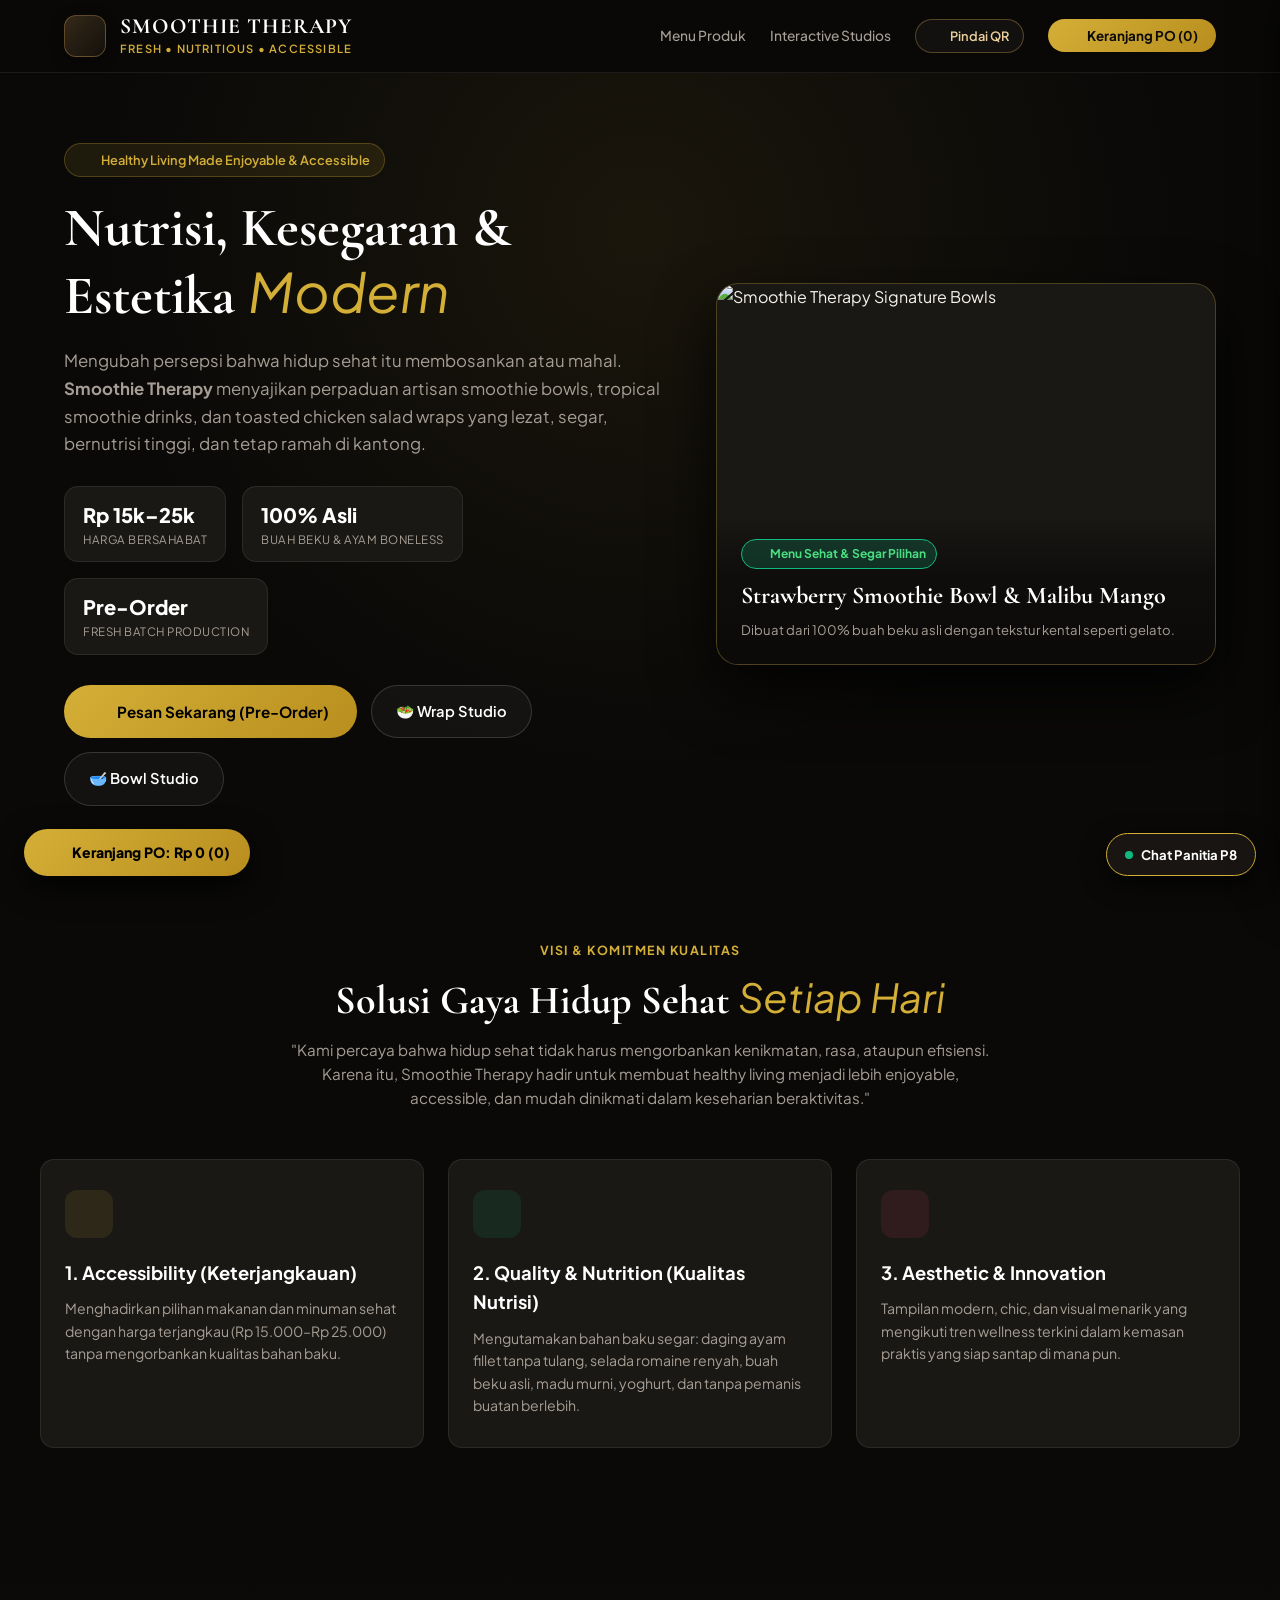
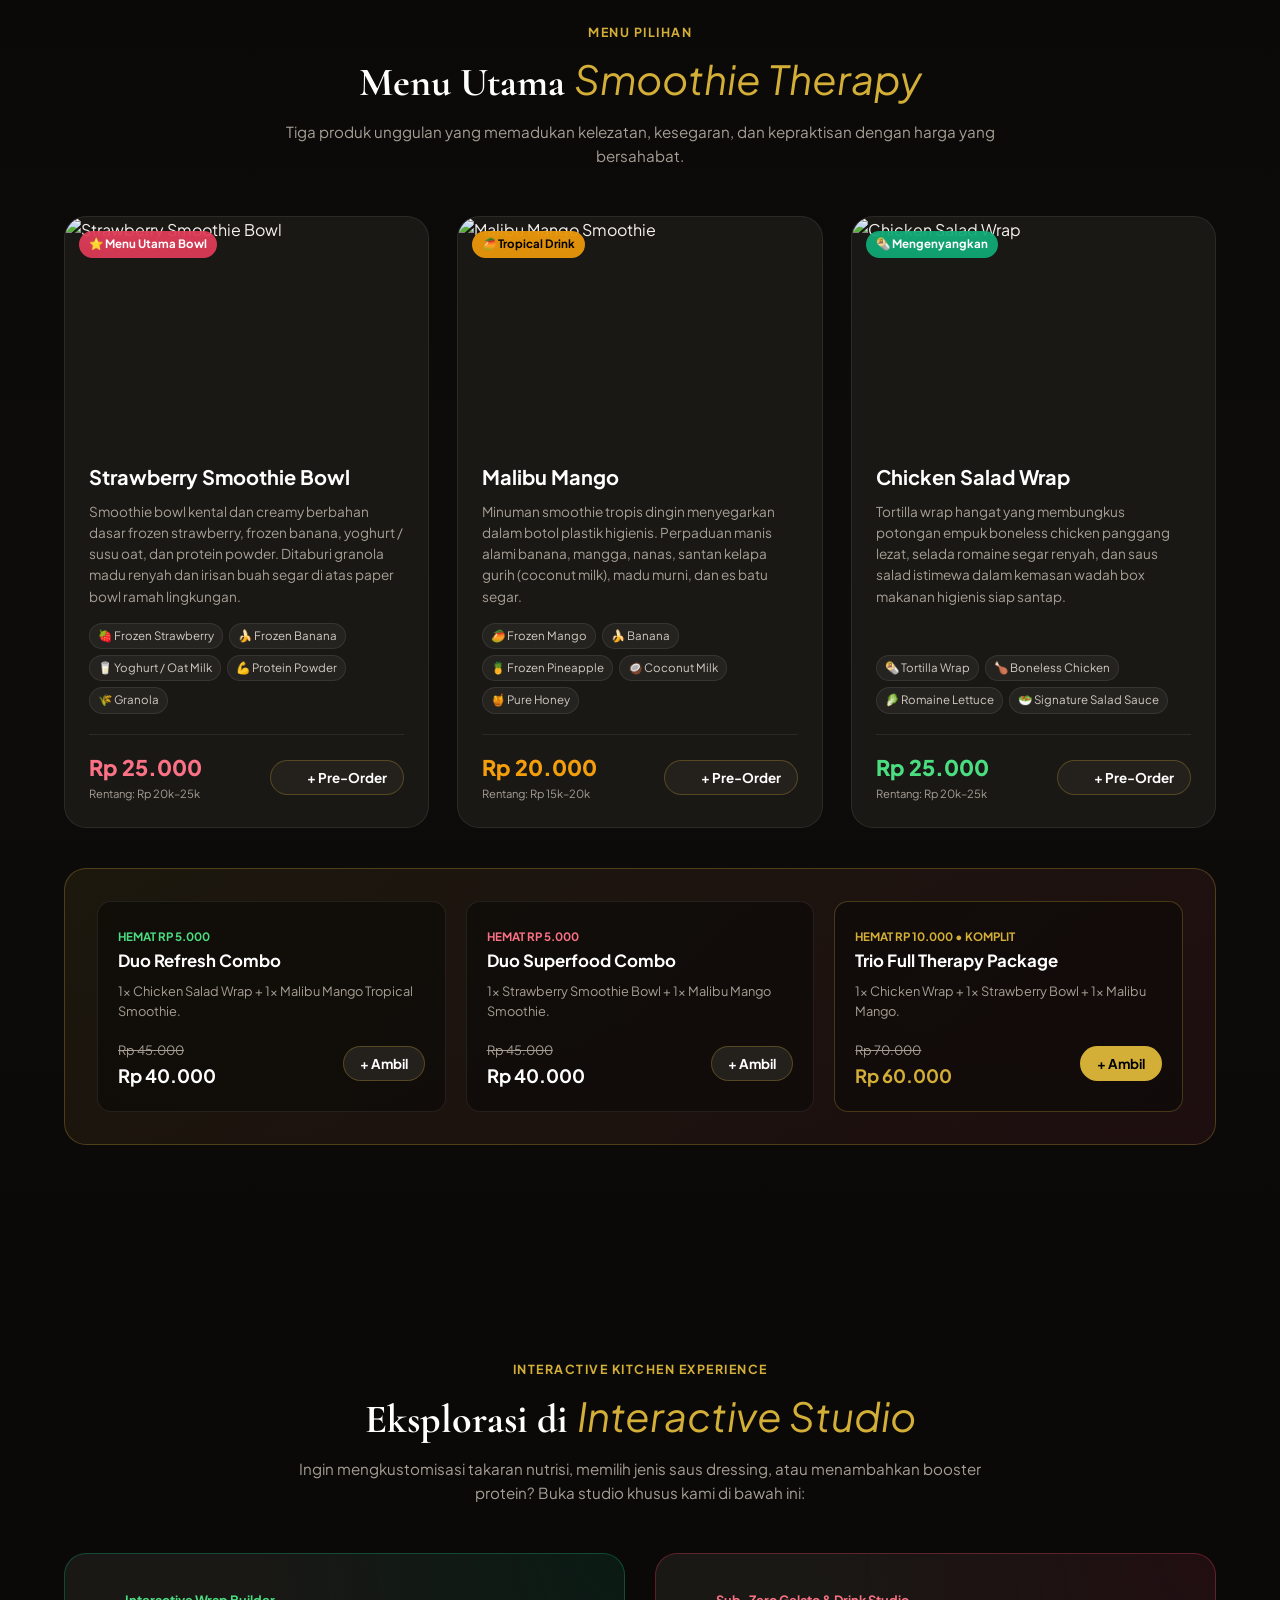
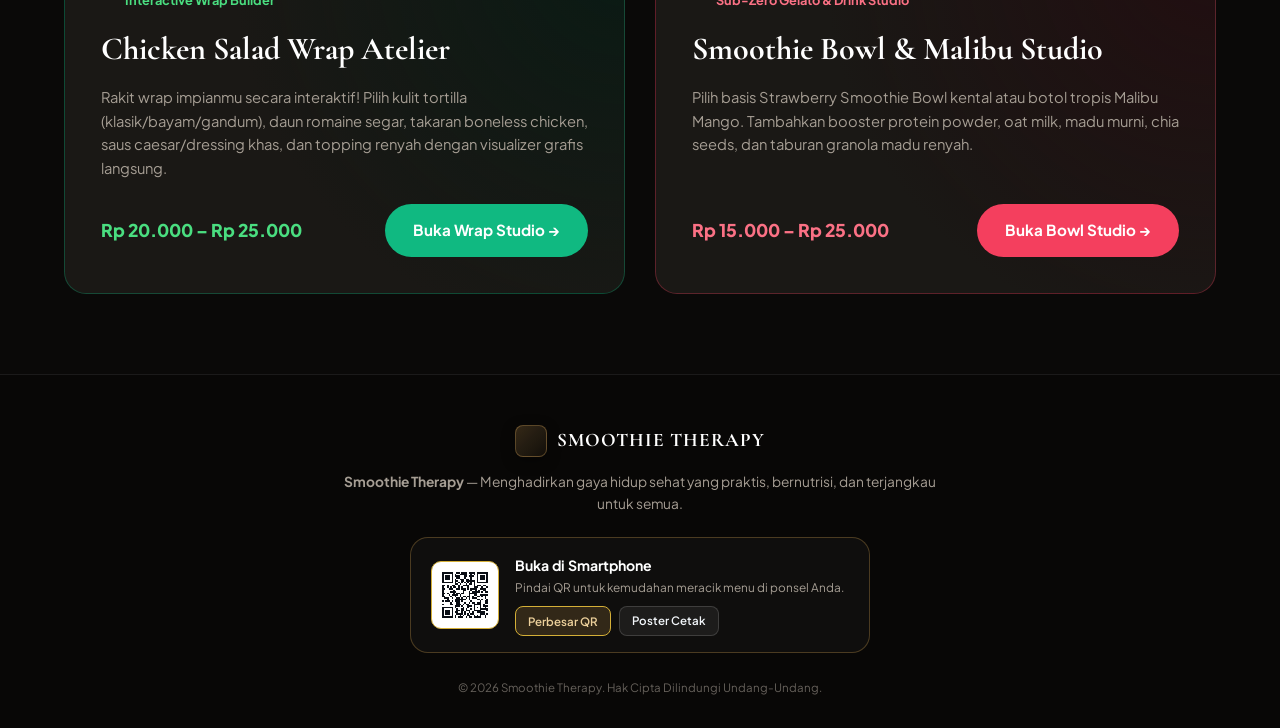
==== commit 1cad4bba: "Update combo pricing rounded up and remove pre-made options from studios" ====
--- a/index.html
+++ b/index.html
@@ -1718,10 +1718,10 @@
             </div>
             <div class="product-footer">
               <div class="product-price-block">
-                <span class="price-main" style="color: #fb7185;">Rp 22.000</span>
+                <span class="price-main" style="color: #fb7185;">Rp 25.000</span>
                 <span class="price-est">Rentang: Rp 20k–25k</span>
               </div>
-              <button class="btn-add-product" onclick="addToCart('Strawberry Smoothie Bowl', 22000, 'Paper Bowl • Granola & Buah Segar')">
+              <button class="btn-add-product" onclick="addToCart('Strawberry Smoothie Bowl', 25000, 'Paper Bowl • Granola & Buah Segar')">
                 <i data-lucide="plus" style="width: 14px; height: 14px;"></i>
                 <span>+ Pre-Order</span>
               </button>
@@ -1749,10 +1749,10 @@
             </div>
             <div class="product-footer">
               <div class="product-price-block">
-                <span class="price-main" style="color: #f59e0b;">Rp 18.000</span>
+                <span class="price-main" style="color: #f59e0b;">Rp 20.000</span>
                 <span class="price-est">Rentang: Rp 15k–20k</span>
               </div>
-              <button class="btn-add-product" onclick="addToCart('Malibu Mango', 18000, 'Botol Higienis • Dingin Menyegarkan')">
+              <button class="btn-add-product" onclick="addToCart('Malibu Mango', 20000, 'Botol Higienis • Dingin Menyegarkan')">
                 <i data-lucide="plus" style="width: 14px; height: 14px;"></i>
                 <span>+ Pre-Order</span>
               </button>
@@ -1779,10 +1779,10 @@
             </div>
             <div class="product-footer">
               <div class="product-price-block">
-                <span class="price-main" style="color: #4ade80;">Rp 22.000</span>
+                <span class="price-main" style="color: #4ade80;">Rp 25.000</span>
                 <span class="price-est">Rentang: Rp 20k–25k</span>
               </div>
-              <button class="btn-add-product" onclick="addToCart('Chicken Salad Wrap', 22000, 'Tortilla Wrap • Boneless Chicken & Romaine')">
+              <button class="btn-add-product" onclick="addToCart('Chicken Salad Wrap', 25000, 'Tortilla Wrap • Boneless Chicken & Romaine')">
                 <i data-lucide="plus" style="width: 14px; height: 14px;"></i>
                 <span>+ Pre-Order</span>
               </button>
@@ -1825,13 +1825,13 @@
 
         <div class="combo-item" style="border-color: var(--gold-border);">
           <div>
-            <span style="font-size: 0.72rem; color: var(--gold); font-weight: 700; text-transform: uppercase;">Hemat Rp 8.000 • Komplit</span>
+            <span style="font-size: 0.72rem; color: var(--gold); font-weight: 700; text-transform: uppercase;">Hemat Rp 10.000 • Komplit</span>
             <h4 class="combo-title">Trio Full Therapy Package</h4>
             <p class="combo-desc">1x Chicken Wrap + 1x Strawberry Bowl + 1x Malibu Mango.</p>
           </div>
           <div class="combo-price-row">
             <div>
-              <span style="text-decoration: line-through; color: var(--text-muted); font-size: 0.8rem;">Rp 68.000</span>
+              <span style="text-decoration: line-through; color: var(--text-muted); font-size: 0.8rem;">Rp 70.000</span>
               <strong style="color: var(--gold); font-size: 1.15rem; display: block;">Rp 60.000</strong>
             </div>
             <button class="btn-add-product" style="background: var(--gold); color: #000000;" onclick="addToCart('Trio Full Therapy Package (Wrap + Bowl + Drink)', 60000, 'Paket Komplit Tiga Menu Sehat')">+ Ambil</button>
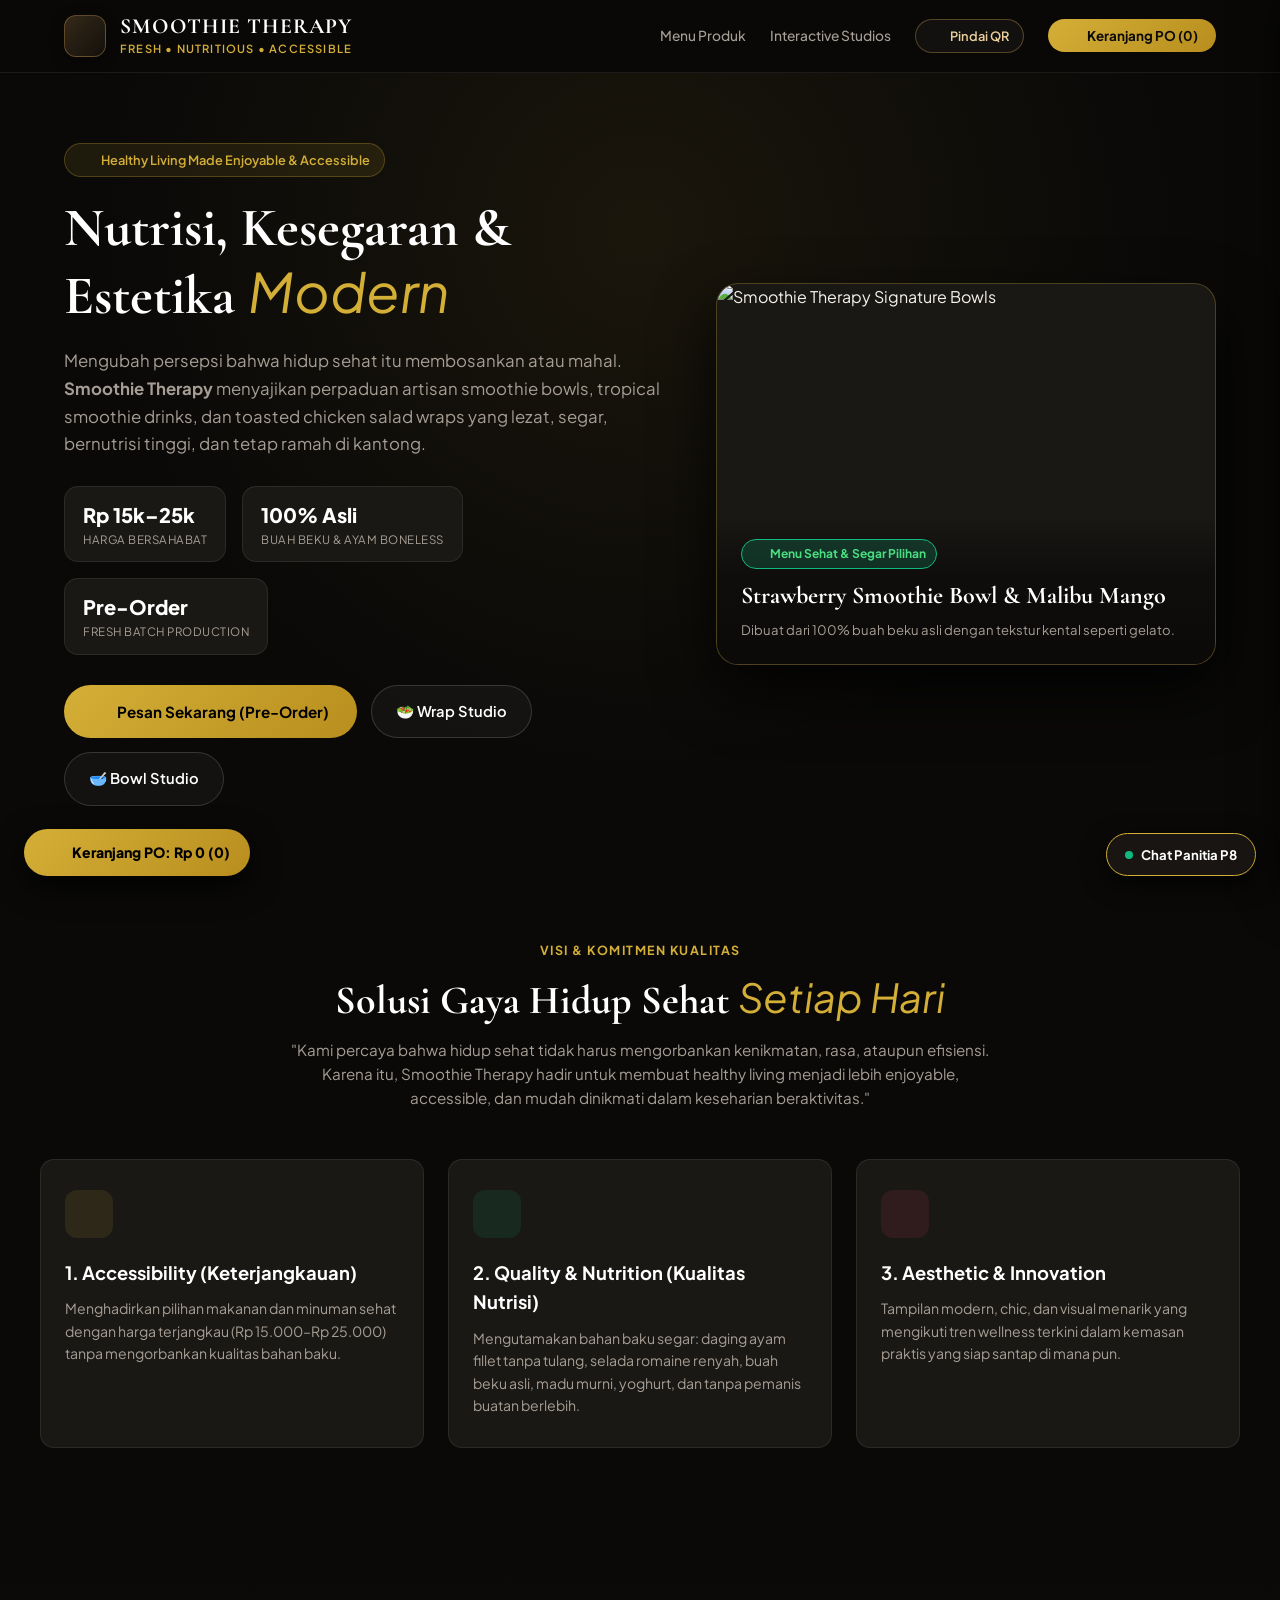
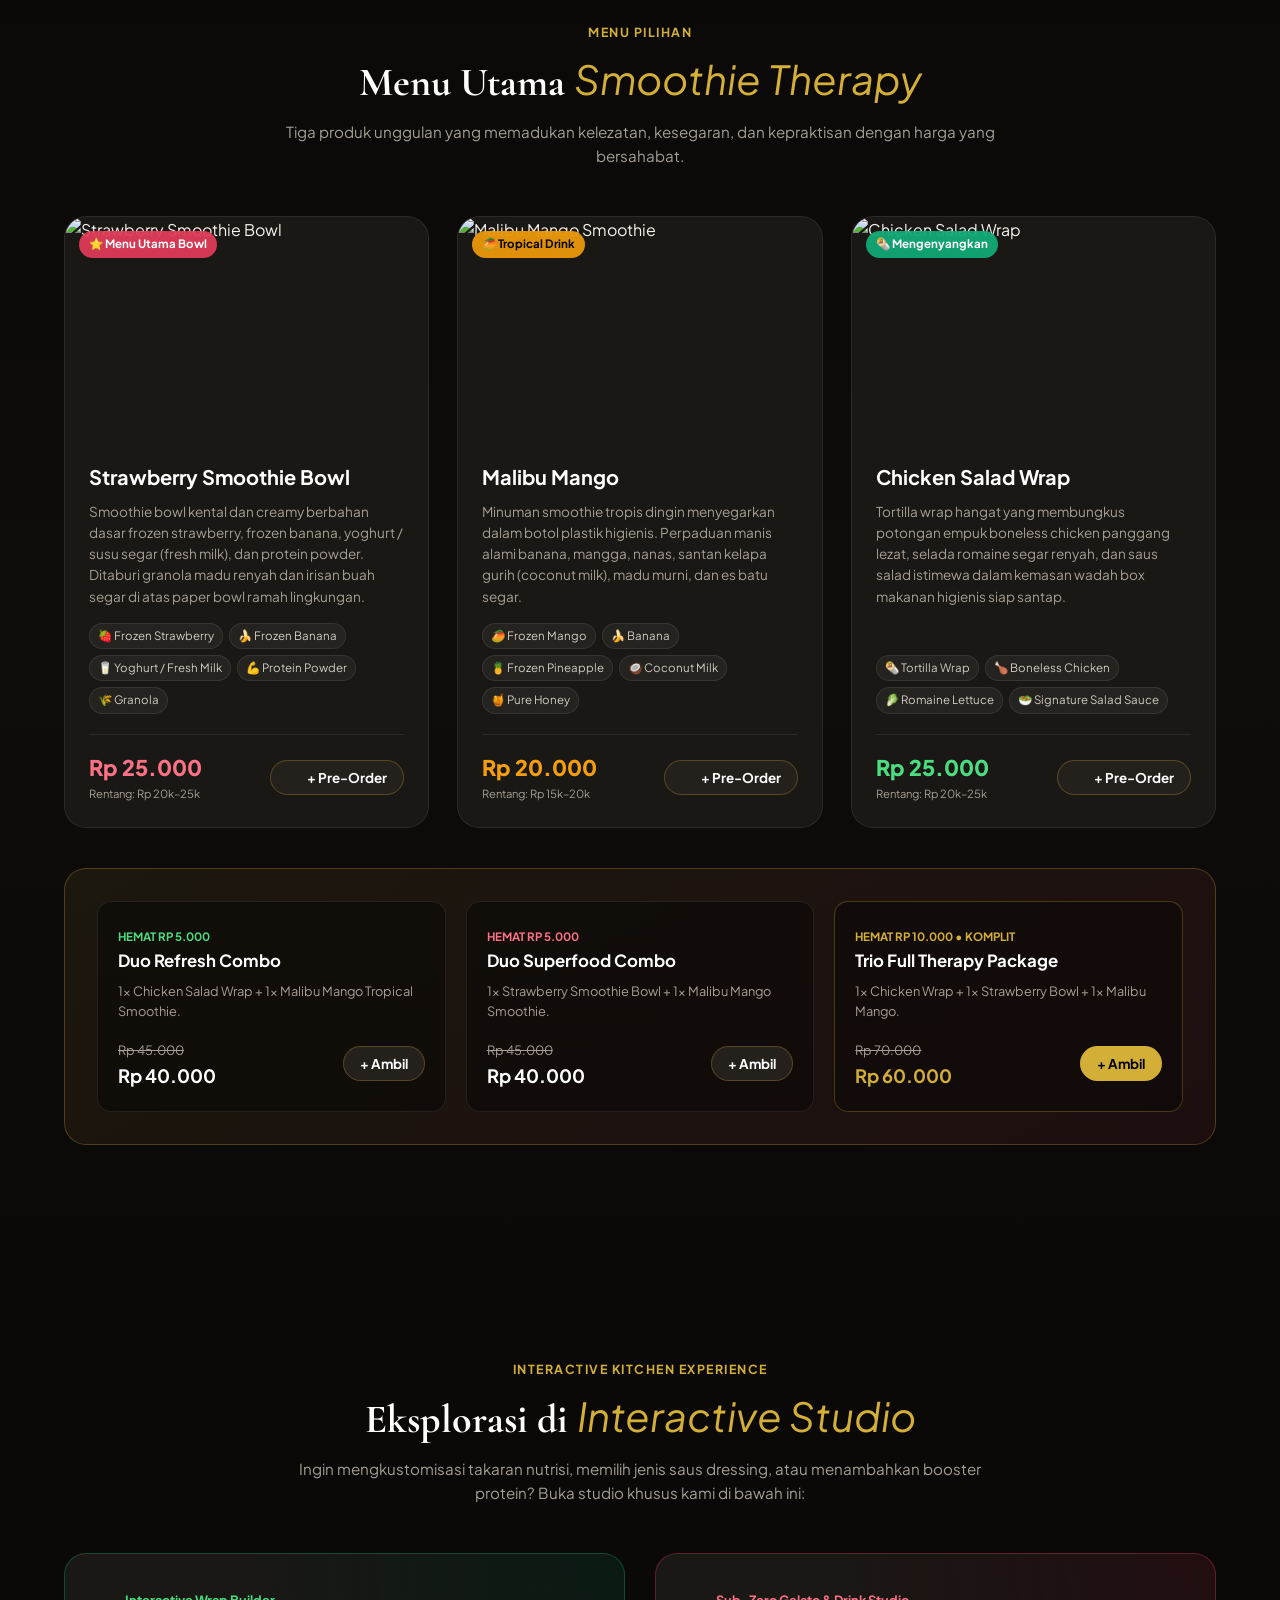
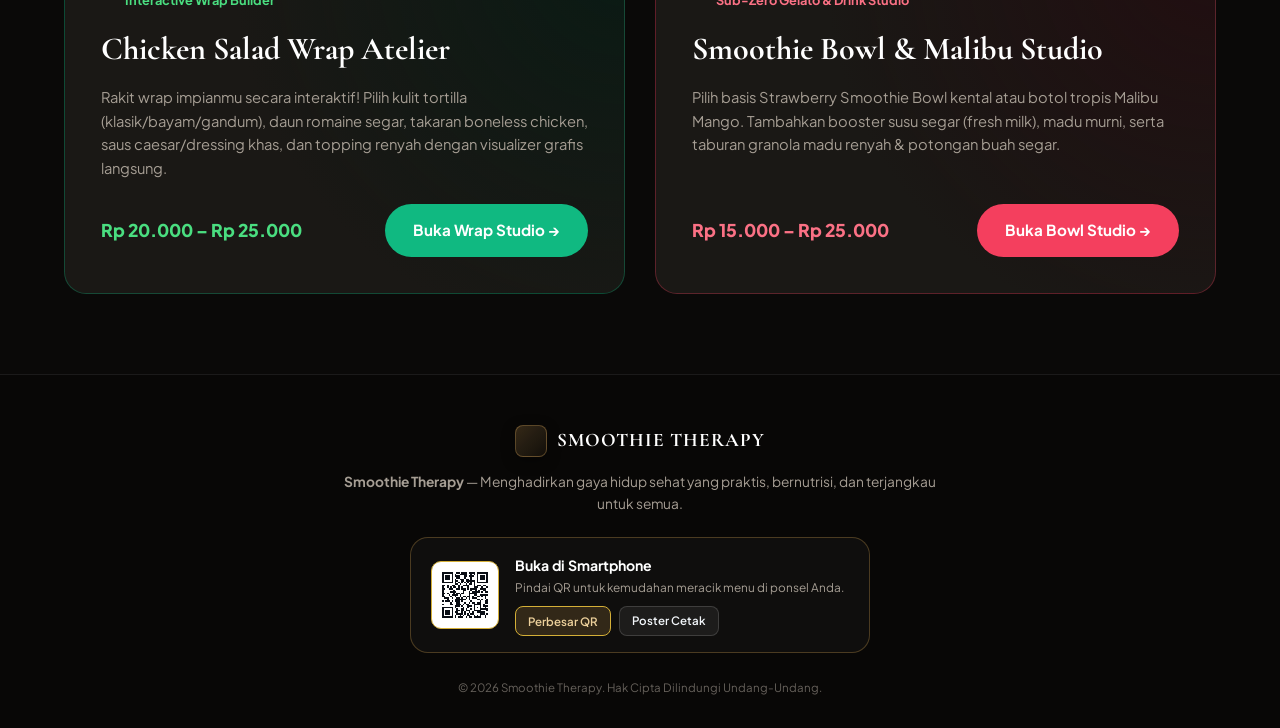
==== commit fc929647: "Switch oat milk to fresh milk, coconut water to coconut milk, and remove protein powder from add-ons" ====
--- a/index.html
+++ b/index.html
@@ -1707,12 +1707,12 @@
           <div class="product-content">
             <h3 class="product-title">Strawberry Smoothie Bowl</h3>
             <p class="product-desc">
-              Smoothie bowl kental dan creamy berbahan dasar frozen strawberry, frozen banana, yoghurt / susu oat, dan protein powder. Ditaburi granola madu renyah dan irisan buah segar di atas paper bowl ramah lingkungan.
+              Smoothie bowl kental dan creamy berbahan dasar frozen strawberry, frozen banana, yoghurt / susu segar (fresh milk), dan protein powder. Ditaburi granola madu renyah dan irisan buah segar di atas paper bowl ramah lingkungan.
             </p>
             <div class="product-ingredients-pills">
               <span class="ing-pill">🍓 Frozen Strawberry</span>
               <span class="ing-pill">🍌 Frozen Banana</span>
-              <span class="ing-pill">🥛 Yoghurt / Oat Milk</span>
+              <span class="ing-pill">🥛 Yoghurt / Fresh Milk</span>
               <span class="ing-pill">💪 Protein Powder</span>
               <span class="ing-pill">🌾 Granola</span>
             </div>
@@ -1880,7 +1880,7 @@
             </div>
             <h3 class="studio-portal-title">Smoothie Bowl & Malibu Studio</h3>
             <p class="studio-portal-desc">
-              Pilih basis Strawberry Smoothie Bowl kental atau botol tropis Malibu Mango. Tambahkan booster protein powder, oat milk, madu murni, chia seeds, dan taburan granola madu renyah.
+              Pilih basis Strawberry Smoothie Bowl kental atau botol tropis Malibu Mango. Tambahkan booster susu segar (fresh milk), madu murni, serta taburan granola madu renyah & potongan buah segar.
             </p>
           </div>
           <div style="display: flex; justify-content: space-between; align-items: center;">
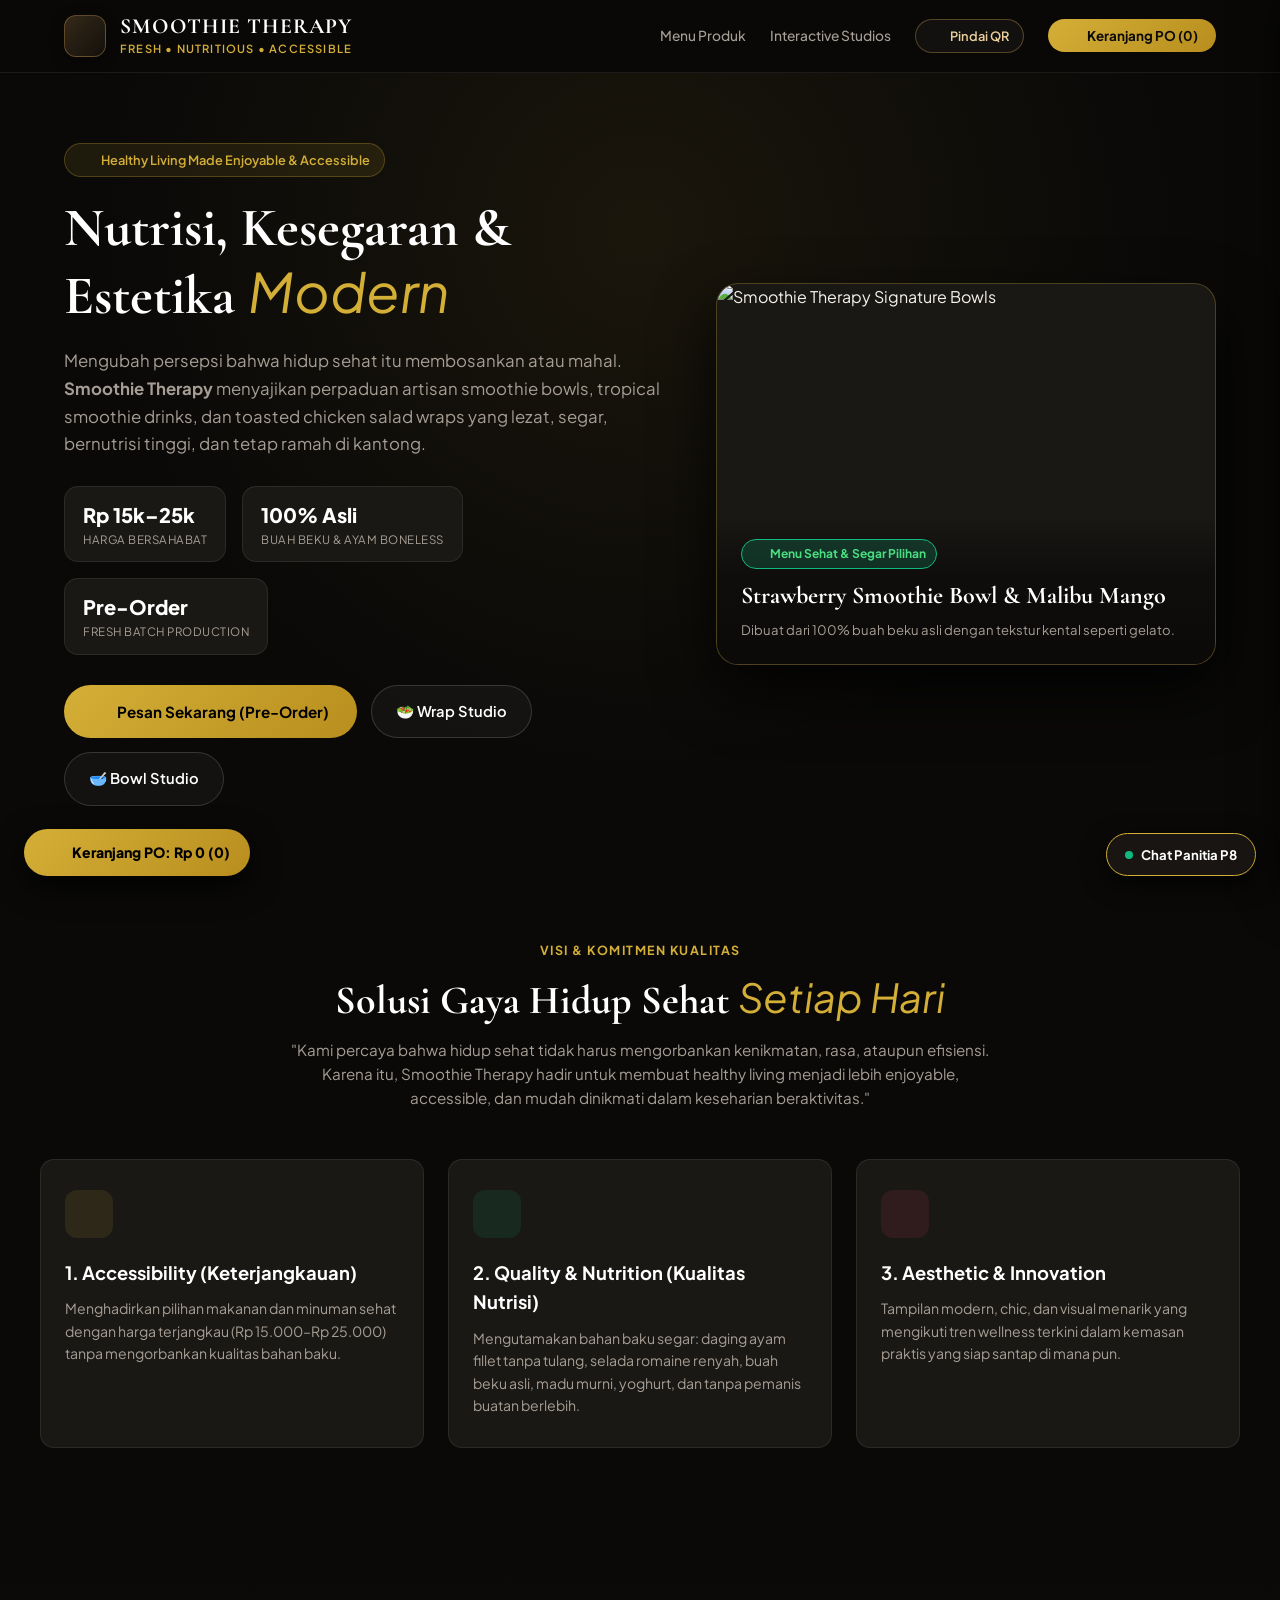
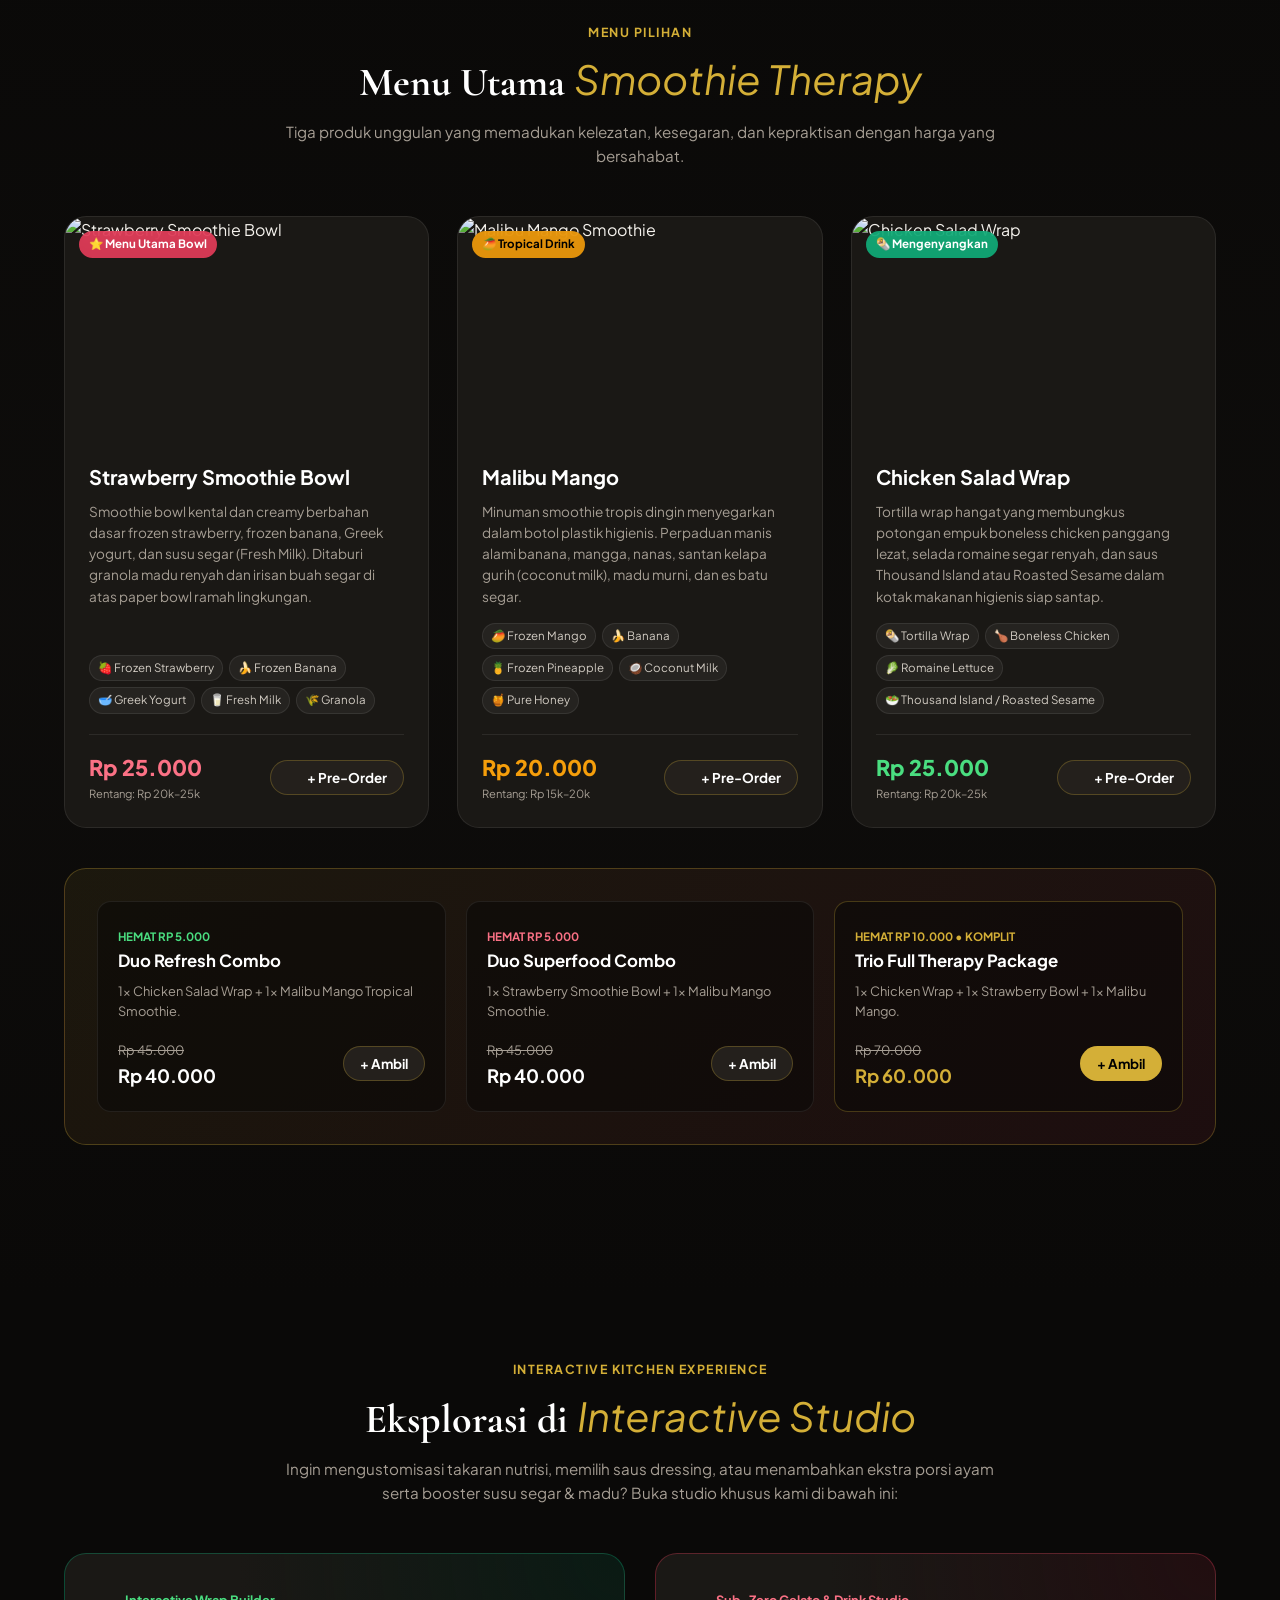
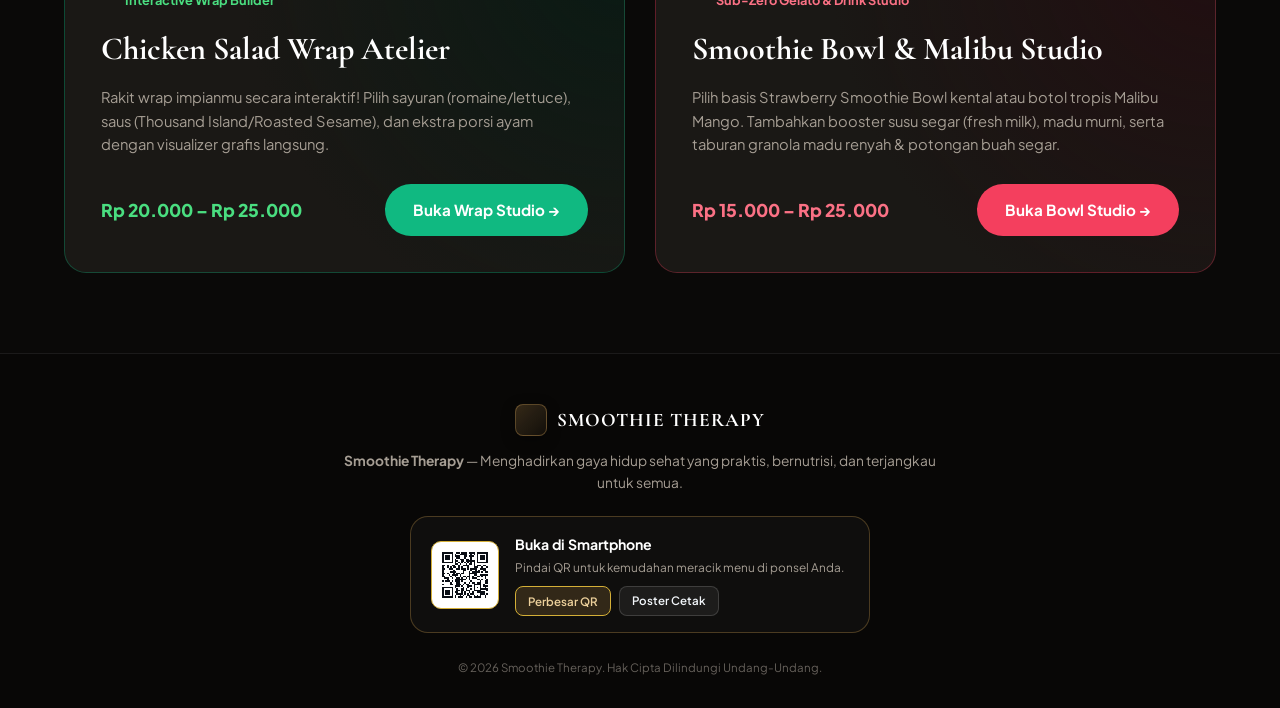
==== commit f9363582: "Fix stale copy, mobile CSS cascade order, and keyboard/screen-reader accessibility across all pages" ====
--- a/index.html
+++ b/index.html
@@ -1529,6 +1529,31 @@
       border-color: var(--gold);
       transform: translateY(-1px);
     }
+
+    /* Accessibility: Visible Focus & Reduced Motion */
+    button:focus-visible,
+    a:focus-visible,
+    [role="button"]:focus-visible,
+    [role="radio"]:focus-visible,
+    [tabindex]:focus-visible {
+      outline: 2px solid var(--gold);
+      outline-offset: 2px;
+    }
+
+    @media (max-width: 560px) {
+      footer {
+        padding-bottom: 90px;
+      }
+    }
+
+    @media (prefers-reduced-motion: reduce) {
+      *, *::before, *::after {
+        animation-duration: 0.01ms !important;
+        animation-iteration-count: 1 !important;
+        transition-duration: 0.01ms !important;
+        scroll-behavior: auto !important;
+      }
+    }
   </style>
 </head>
 <body>
@@ -1707,13 +1732,13 @@
           <div class="product-content">
             <h3 class="product-title">Strawberry Smoothie Bowl</h3>
             <p class="product-desc">
-              Smoothie bowl kental dan creamy berbahan dasar frozen strawberry, frozen banana, yoghurt / susu segar (fresh milk), dan protein powder. Ditaburi granola madu renyah dan irisan buah segar di atas paper bowl ramah lingkungan.
+              Smoothie bowl kental dan creamy berbahan dasar frozen strawberry, frozen banana, Greek yogurt, dan susu segar (Fresh Milk). Ditaburi granola madu renyah dan irisan buah segar di atas paper bowl ramah lingkungan.
             </p>
             <div class="product-ingredients-pills">
               <span class="ing-pill">🍓 Frozen Strawberry</span>
               <span class="ing-pill">🍌 Frozen Banana</span>
-              <span class="ing-pill">🥛 Yoghurt / Fresh Milk</span>
-              <span class="ing-pill">💪 Protein Powder</span>
+              <span class="ing-pill">🥣 Greek Yogurt</span>
+              <span class="ing-pill">🥛 Fresh Milk</span>
               <span class="ing-pill">🌾 Granola</span>
             </div>
             <div class="product-footer">
@@ -1769,13 +1794,13 @@
           <div class="product-content">
             <h3 class="product-title">Chicken Salad Wrap</h3>
             <p class="product-desc">
-              Tortilla wrap hangat yang membungkus potongan empuk boneless chicken panggang lezat, selada romaine segar renyah, dan saus salad istimewa dalam kemasan wadah box makanan higienis siap santap.
+              Tortilla wrap hangat yang membungkus potongan empuk boneless chicken panggang lezat, selada romaine segar renyah, dan saus Thousand Island atau Roasted Sesame dalam kotak makanan higienis siap santap.
             </p>
             <div class="product-ingredients-pills">
               <span class="ing-pill">🌯 Tortilla Wrap</span>
               <span class="ing-pill">🍗 Boneless Chicken</span>
               <span class="ing-pill">🥬 Romaine Lettuce</span>
-              <span class="ing-pill">🥗 Signature Salad Sauce</span>
+              <span class="ing-pill">🥗 Thousand Island / Roasted Sesame</span>
             </div>
             <div class="product-footer">
               <div class="product-price-block">
@@ -1847,7 +1872,7 @@
       <div class="section-header">
         <span class="section-tag">Interactive Kitchen Experience</span>
         <h2 class="section-title">Eksplorasi di <em>Interactive Studio</em></h2>
-        <p class="section-desc">Ingin mengkustomisasi takaran nutrisi, memilih jenis saus dressing, atau menambahkan booster protein? Buka studio khusus kami di bawah ini:</p>
+        <p class="section-desc">Ingin mengustomisasi takaran nutrisi, memilih saus dressing, atau menambahkan ekstra porsi ayam serta booster susu segar &amp; madu? Buka studio khusus kami di bawah ini:</p>
       </div>
 
       <div class="studios-duo-grid">
@@ -1860,7 +1885,7 @@
             </div>
             <h3 class="studio-portal-title">Chicken Salad Wrap Atelier</h3>
             <p class="studio-portal-desc">
-              Rakit wrap impianmu secara interaktif! Pilih kulit tortilla (klasik/bayam/gandum), daun romaine segar, takaran boneless chicken, saus caesar/dressing khas, dan topping renyah dengan visualizer grafis langsung.
+              Rakit wrap impianmu secara interaktif! Pilih sayuran (romaine/lettuce), saus (Thousand Island/Roasted Sesame), dan ekstra porsi ayam dengan visualizer grafis langsung.
             </p>
           </div>
           <div style="display: flex; justify-content: space-between; align-items: center;">
@@ -1895,20 +1920,20 @@
   </section>
 
   <!-- Floating Cart Pill -->
-  <div class="floating-cart-pill" onclick="openCartDrawer()">
-    <i data-lucide="shopping-bag" style="width: 18px; height: 18px;"></i>
+  <div class="floating-cart-pill" role="button" tabindex="0" aria-label="Buka Keranjang Pre-Order" onclick="openCartDrawer()" onkeydown="if(event.key==='Enter'||event.key===' '){event.preventDefault();openCartDrawer();}">
+    <i data-lucide="shopping-bag" style="width: 18px; height: 18px;" aria-hidden="true"></i>
     <span>Keranjang PO: <span id="floatCartTotal">Rp 0</span> (<span id="floatCartCount">0</span>)</span>
   </div>
 
   <!-- Cart Drawer -->
   <div class="cart-drawer-overlay" id="cartDrawerOverlay" onclick="closeCartDrawer()"></div>
-  <aside class="cart-drawer" id="cartDrawer">
+  <aside class="cart-drawer" id="cartDrawer" aria-label="Keranjang Pre-Order">
     <div class="drawer-header">
       <div>
         <h3 style="color: #ffffff; font-size: 1.1rem; font-weight: 700;">Keranjang Pre-Order</h3>
         <span style="font-size: 0.72rem; color: var(--gold); text-transform: uppercase;">Smoothie Therapy</span>
       </div>
-      <button onclick="closeCartDrawer()" style="background: none; border: none; color: var(--text-muted); font-size: 1.2rem; cursor: pointer;">✕</button>
+      <button onclick="closeCartDrawer()" aria-label="Tutup keranjang" style="background: none; border: none; color: var(--text-muted); font-size: 1.2rem; cursor: pointer;">✕</button>
     </div>
 
     <div class="drawer-items-list" id="cartItemsList">
@@ -1927,19 +1952,19 @@
   </aside>
 
   <!-- Sleek Minimalist Pre-Order Modal -->
-  <div class="modal-overlay" id="preOrderModal">
+  <div class="modal-overlay" id="preOrderModal" role="dialog" aria-modal="true" aria-labelledby="preOrderModalTitle">
     <div class="sleek-checkout-sheet">
       <!-- Header -->
       <div class="checkout-sheet-header">
         <div class="sheet-title-group">
-          <h3>Konfirmasi Pre-Order</h3>
+          <h3 id="preOrderModalTitle">Konfirmasi Pre-Order</h3>
           <div class="sheet-summary-badge">
             <span id="checkoutBadgeCount">1 Menu</span>
             <span>•</span>
             <span id="checkoutBadgeTotal">Rp 0</span>
           </div>
         </div>
-        <button class="sheet-close-btn" onclick="closePreOrderModal()">✕</button>
+        <button class="sheet-close-btn" onclick="closePreOrderModal()" aria-label="Tutup">✕</button>
       </div>
 
       <!-- Quick Item Chips Preview -->
@@ -1948,36 +1973,36 @@
       <!-- Sleek Inputs: Nama, WhatsApp & Alamat Pengiriman -->
       <div class="checkout-grid-2col">
         <div class="sleek-input-field">
-          <label>Nama Pemesan *</label>
-          <input type="text" id="custNameInput" placeholder="Nama lengkap">
+          <label for="custNameInput">Nama Pemesan *</label>
+          <input type="text" id="custNameInput" autocomplete="name" required placeholder="Nama lengkap">
         </div>
         <div class="sleek-input-field">
-          <label>No. WhatsApp / HP *</label>
-          <input type="tel" id="custPhoneInput" placeholder="0812xxxx">
+          <label for="custPhoneInput">No. WhatsApp / HP *</label>
+          <input type="tel" id="custPhoneInput" inputmode="tel" autocomplete="tel" required placeholder="0812xxxx">
         </div>
       </div>
       <div class="sleek-input-field">
-        <label>Alamat Pengiriman *</label>
-        <input type="text" id="custAddressInput" placeholder="Alamat jalan / no. rumah / kelas / gedung">
+        <label for="custAddressInput">Alamat Pengiriman *</label>
+        <input type="text" id="custAddressInput" autocomplete="street-address" required placeholder="Alamat jalan / no. rumah / kelas / gedung">
       </div>
 
       <!-- Optional Catatan -->
       <div class="sleek-input-field">
-        <label>Catatan (Opsional)</label>
+        <label for="custNotesInput">Catatan (Opsional)</label>
         <input type="text" id="custNotesInput" placeholder="Misal: saus dipisah, tanpa es">
       </div>
 
       <!-- Segmented Payment Selector -->
       <div class="sleek-control-group">
-        <label>Metode Pembayaran</label>
-        <div class="sleek-segmented-row">
-          <button type="button" class="sleek-segment-item active" id="pay_qris" onclick="selectPay('qris')">
+        <label id="payMethodGroupLabel">Metode Pembayaran</label>
+        <div class="sleek-segmented-row" role="radiogroup" aria-labelledby="payMethodGroupLabel">
+          <button type="button" role="radio" aria-checked="true" class="sleek-segment-item active" id="pay_qris" onclick="selectPay('qris')">
             <span class="seg-title">⚡ QRIS</span>
           </button>
-          <button type="button" class="sleek-segment-item" id="pay_transfer" onclick="selectPay('transfer')">
+          <button type="button" role="radio" aria-checked="false" class="sleek-segment-item" id="pay_transfer" onclick="selectPay('transfer')">
             <span class="seg-title">🏦 Transfer</span>
           </button>
-          <button type="button" class="sleek-segment-item" id="pay_cash" onclick="selectPay('cash')">
+          <button type="button" role="radio" aria-checked="false" class="sleek-segment-item" id="pay_cash" onclick="selectPay('cash')">
             <span class="seg-title">💵 Tunai (Sekolah)</span>
           </button>
         </div>
@@ -1995,13 +2020,13 @@
   </div>
 
   <!-- QR Code Access Modal -->
-  <div class="qr-modal-backdrop" id="qrCodeModal" onclick="closeQrModal(event)">
+  <div class="qr-modal-backdrop" id="qrCodeModal" role="dialog" aria-modal="true" aria-labelledby="qrModalTitle" onclick="closeQrModal(event)">
     <div class="qr-modal-dialog" onclick="event.stopPropagation()">
-      <button class="qr-modal-close" onclick="closeQrModal()" title="Tutup">&times;</button>
+      <button class="qr-modal-close" onclick="closeQrModal()" title="Tutup" aria-label="Tutup">&times;</button>
       <div style="width: 44px; height: 44px; margin: 0 auto 12px; border-radius: 50%; background: rgba(212,162,76,0.15); border: 1px solid var(--gold); display: flex; align-items: center; justify-content: center;">
-        <i data-lucide="qr-code" style="width: 22px; height: 22px; color: var(--gold);"></i>
-      </div>
-      <h3 class="qr-modal-title">Akses di Smartphone</h3>
+        <i data-lucide="qr-code" style="width: 22px; height: 22px; color: var(--gold);" aria-hidden="true"></i>
+      </div>
+      <h3 class="qr-modal-title" id="qrModalTitle">Akses di Smartphone</h3>
       <p class="qr-modal-sub">Pindai QR ini dengan kamera HP Anda untuk membuka katalog menu &amp; memesan secara instan.</p>
       
       <div class="qr-modal-frame">
@@ -2030,8 +2055,8 @@
   </div>
 
   <!-- Floating Concierge Chat Pill -->
-  <div class="floating-concierge-pill" onclick="openConciergeWhatsApp()" title="Hubungi Panitia P8 di WhatsApp">
-    <div class="concierge-live-dot"></div>
+  <div class="floating-concierge-pill" role="button" tabindex="0" aria-label="Hubungi Panitia P8 di WhatsApp" onclick="openConciergeWhatsApp()" onkeydown="if(event.key==='Enter'||event.key===' '){event.preventDefault();openConciergeWhatsApp();}" title="Hubungi Panitia P8 di WhatsApp">
+    <div class="concierge-live-dot" aria-hidden="true"></div>
     <span style="font-size: 0.82rem; font-weight: 700;">Chat Panitia P8</span>
   </div>
 
@@ -2194,16 +2219,16 @@
               <div style="font-size: 0.75rem; color: var(--text-muted); margin-top: 2px;">${it.desc}</div>
               <div style="font-weight: 800; color: var(--gold); font-size: 0.88rem; margin-top: 4px;">${formatRupiah(it.price)} <span style="font-size: 0.72rem; color: var(--text-muted); font-weight: normal;">(${formatRupiah(it.unitPrice)}/porsi)</span></div>
             </div>
-            <button onclick="removeFromCart('${it.id}')" title="Hapus menu" style="background: none; border: none; color: #f43f5e; cursor: pointer; padding: 4px;">
-              <i data-lucide="trash-2" style="width: 14px; height: 14px;"></i>
+            <button onclick="removeFromCart('${it.id}')" title="Hapus menu" aria-label="Hapus menu" style="background: none; border: none; color: #f43f5e; cursor: pointer; padding: 4px;">
+              <i data-lucide="trash-2" style="width: 14px; height: 14px;" aria-hidden="true"></i>
             </button>
           </div>
           <div style="display: flex; justify-content: flex-end; align-items: center; margin-top: 10px; gap: 8px;">
             <span style="font-size: 0.74rem; color: var(--text-muted);">Jumlah:</span>
             <div class="qty-stepper">
-              <button class="qty-btn" onclick="changeCartQty('${it.id}', -1)" title="Kurangi">−</button>
+              <button class="qty-btn" onclick="changeCartQty('${it.id}', -1)" title="Kurangi" aria-label="Kurangi jumlah">−</button>
               <span class="qty-val">${it.qty || 1}</span>
-              <button class="qty-btn" onclick="changeCartQty('${it.id}', 1)" title="Tambah">+</button>
+              <button class="qty-btn" onclick="changeCartQty('${it.id}', 1)" title="Tambah" aria-label="Tambah jumlah">+</button>
             </div>
           </div>
         </div>
@@ -2277,8 +2302,9 @@
       ['qris', 'transfer', 'cash'].forEach(m => {
         const el = document.getElementById(`pay_${m}`);
         if (el) {
-          if (m === method) el.classList.add('active');
-          else el.classList.remove('active');
+          const active = m === method;
+          el.classList.toggle('active', active);
+          el.setAttribute('aria-checked', String(active));
         }
       });
 
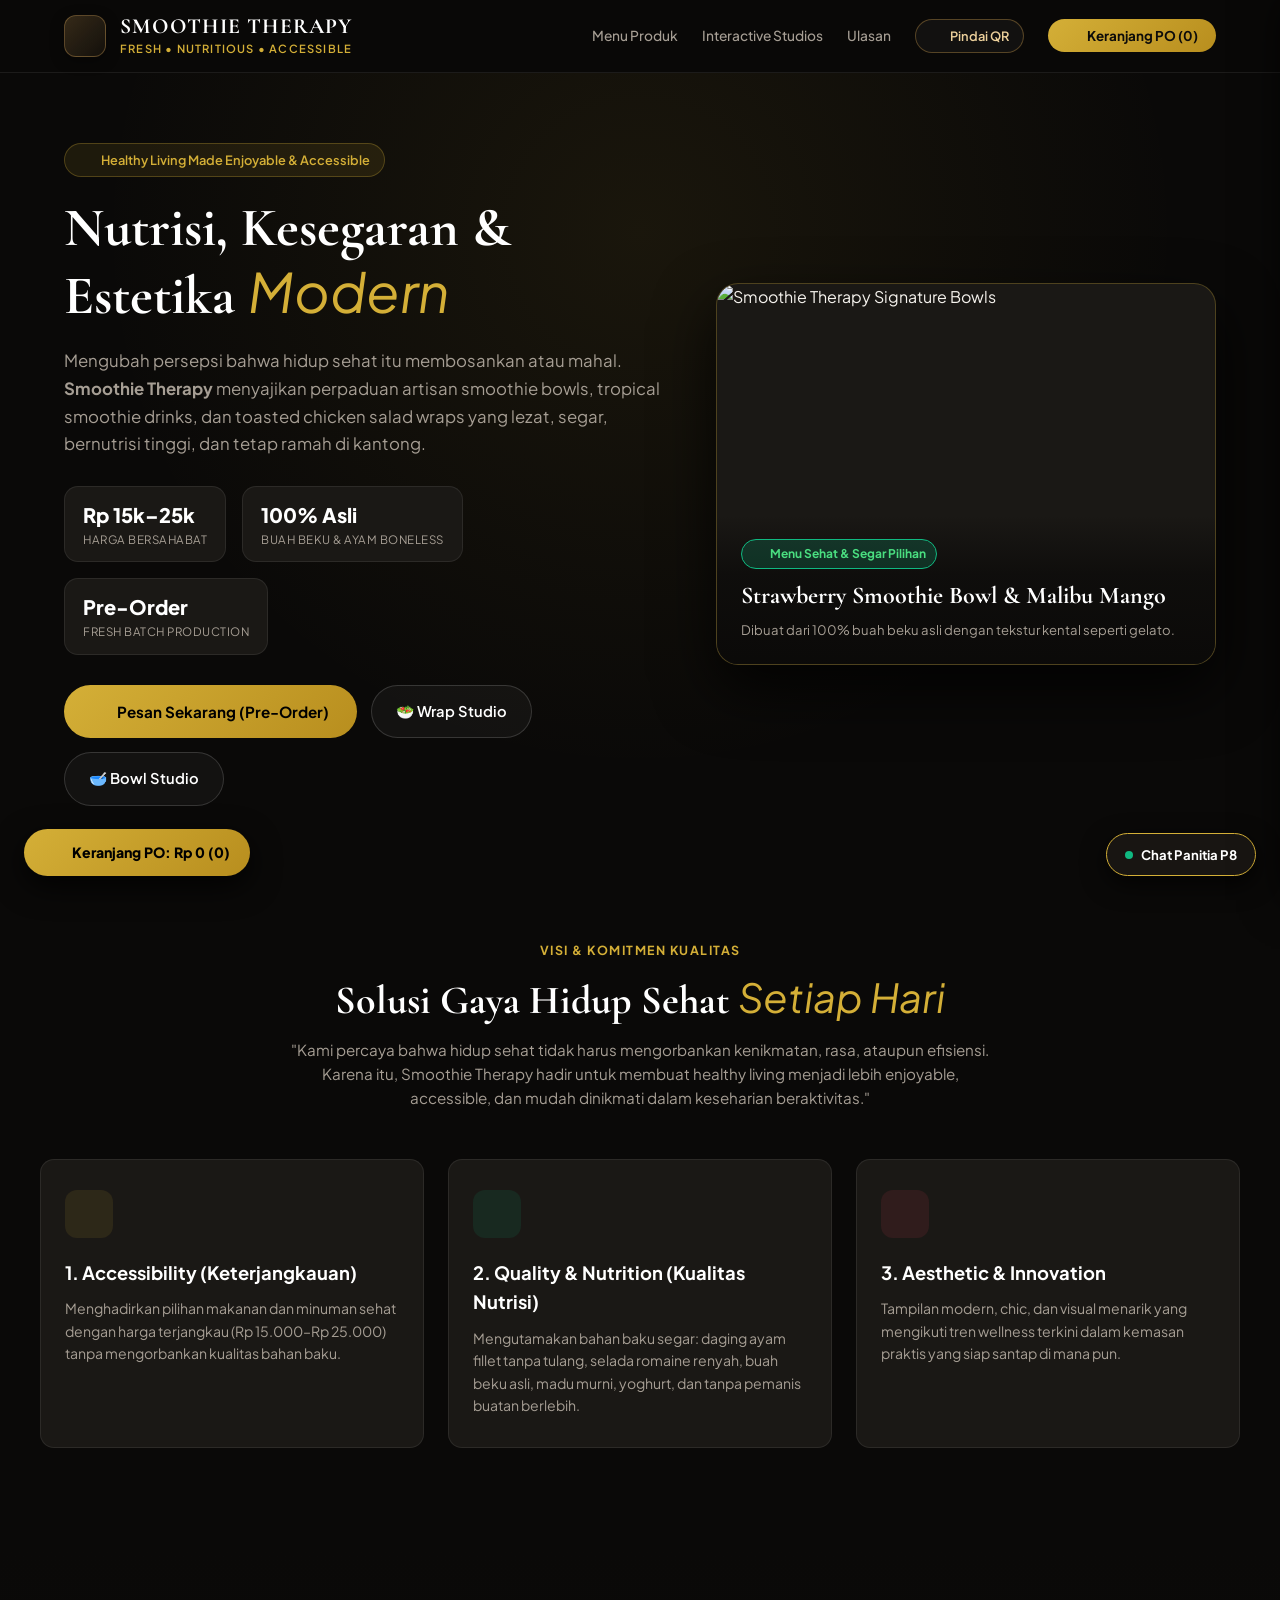
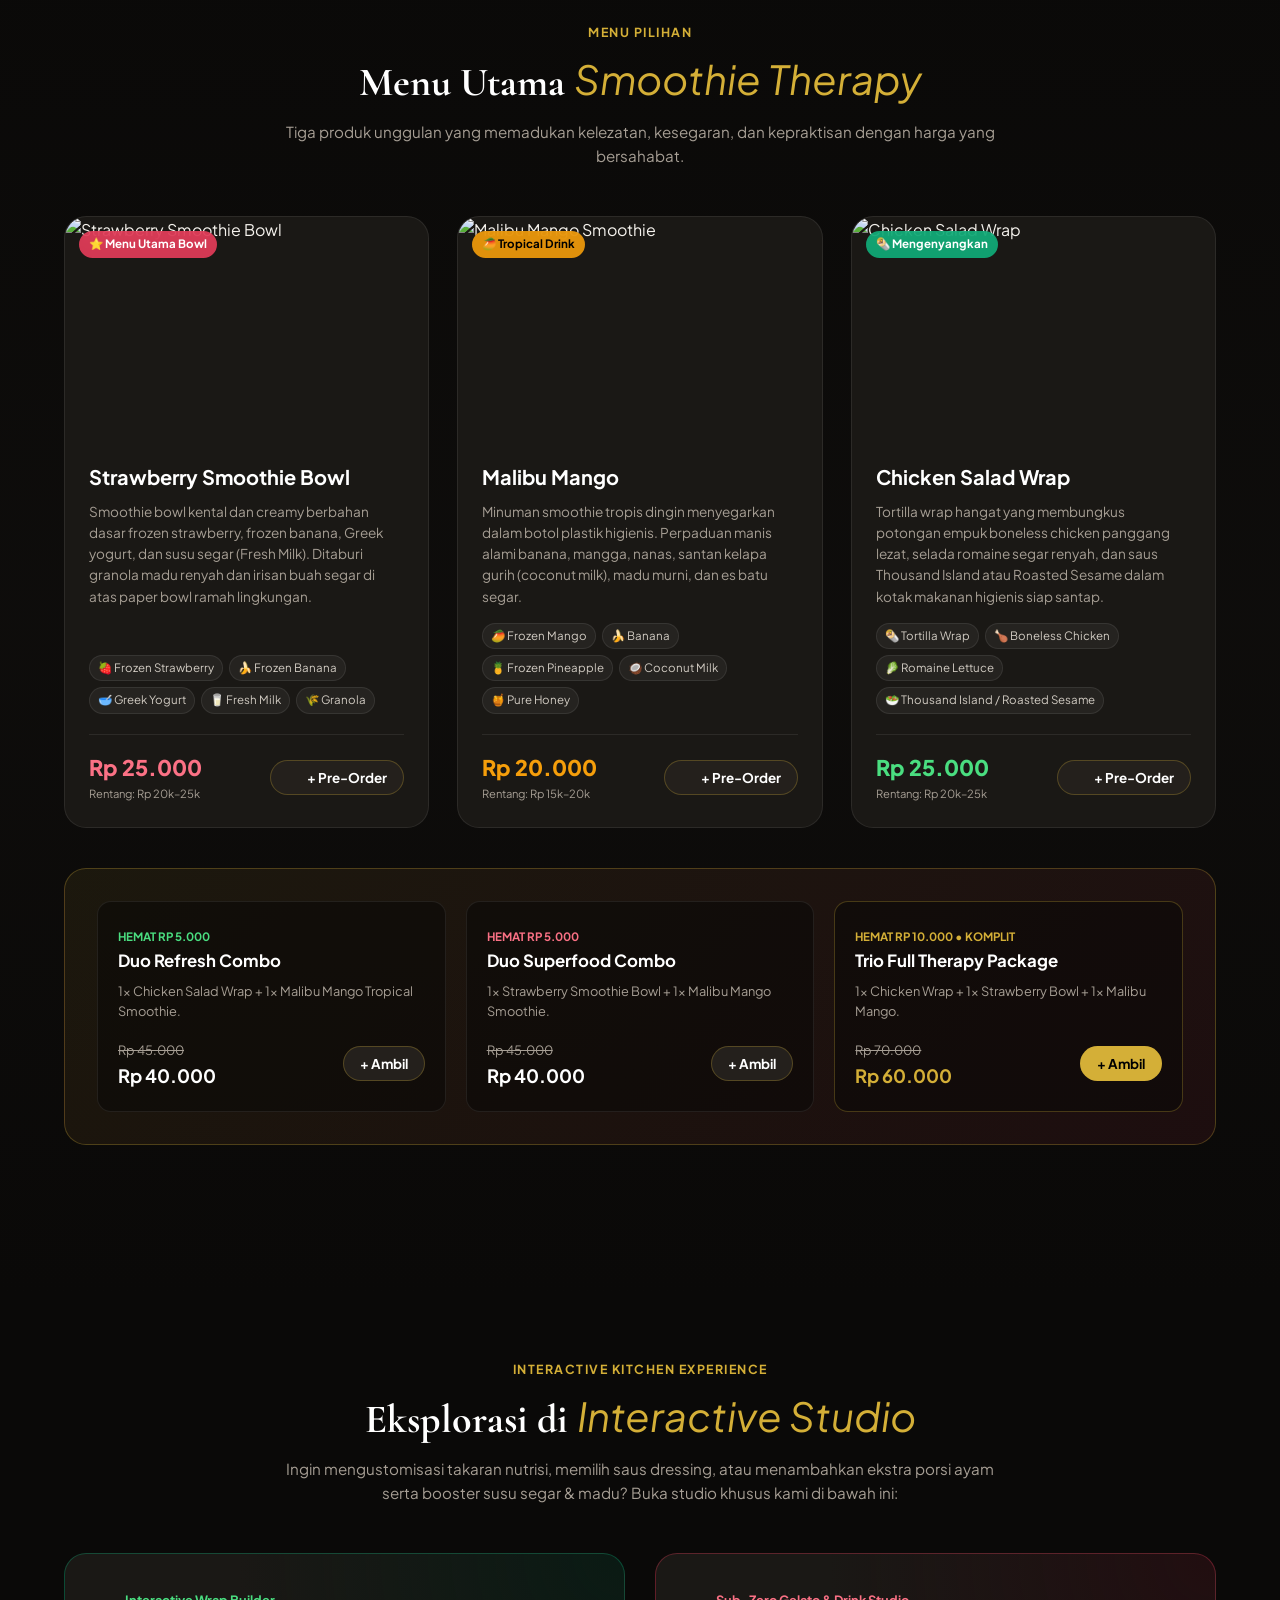
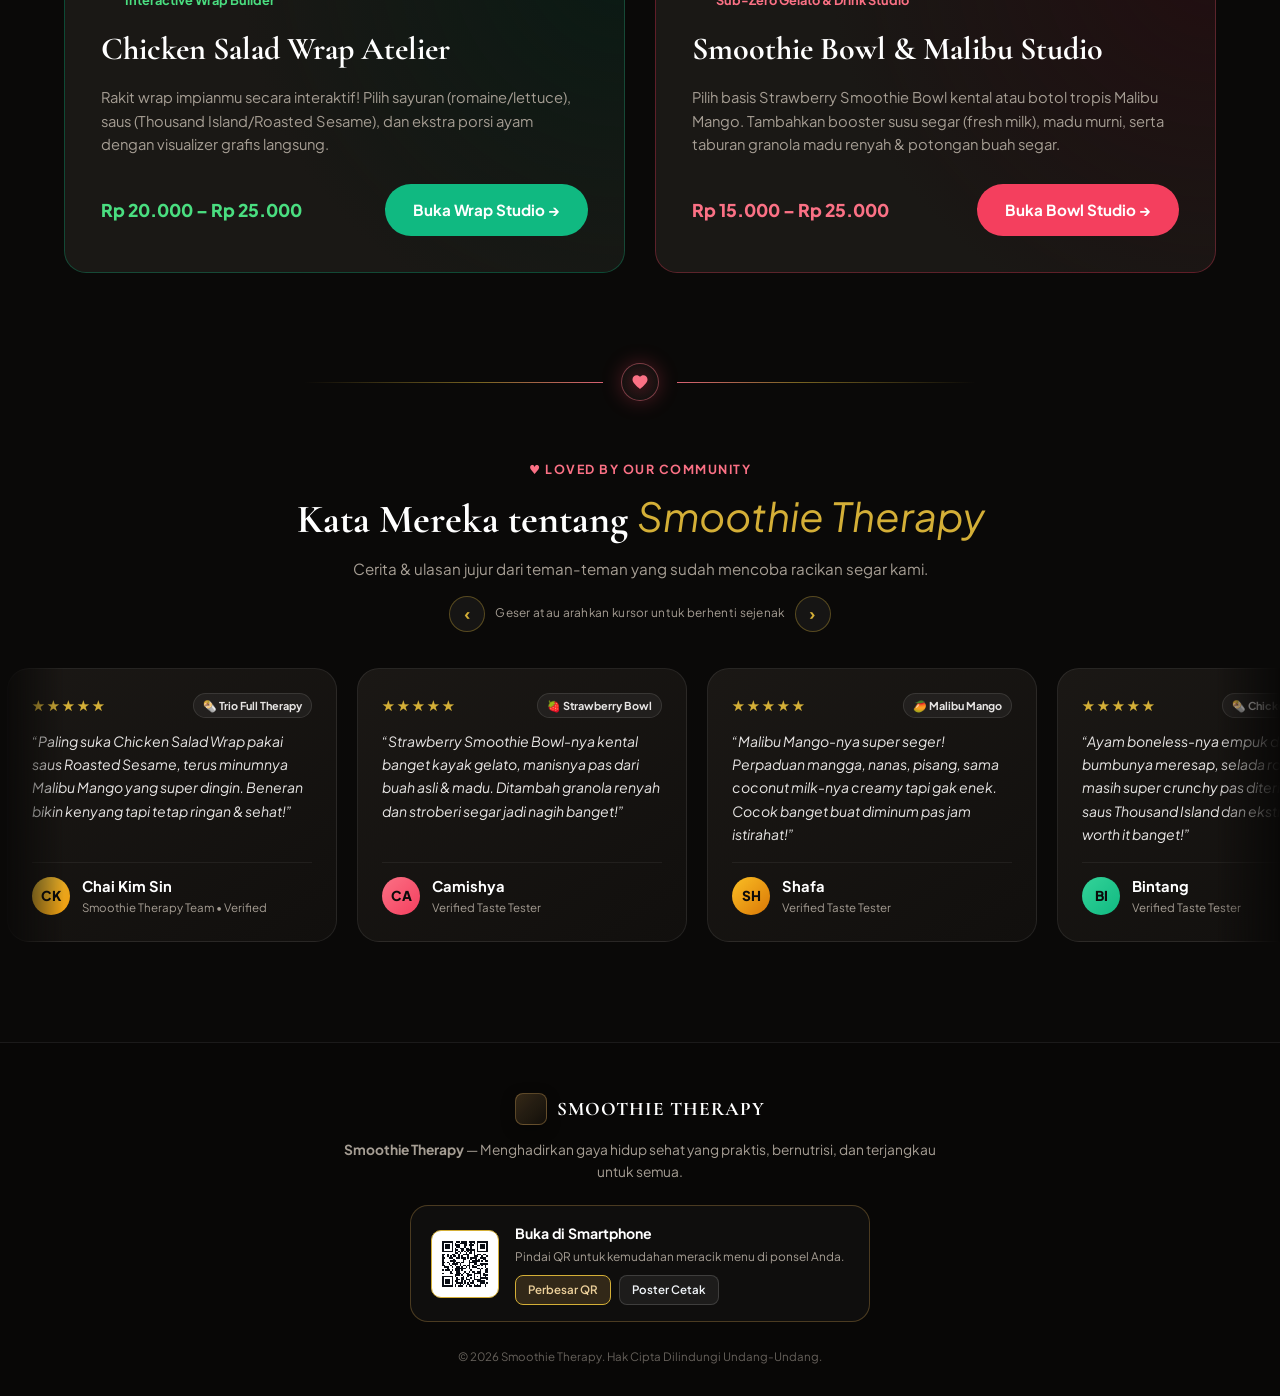
==== commit f7eb7cd1: "Add glowing heart-line divider and auto-moving scrollable reviews from Chai Kim Sin, Camishya, Shafa" ====
--- a/index.html
+++ b/index.html
@@ -16,6 +16,7 @@
 
   <!-- Toastify CSS -->
   <link rel="stylesheet" type="text/css" href="https://cdn.jsdelivr.net/npm/toastify-js/src/toastify.min.css">
+  <link rel="stylesheet" href="./shared/checkout-extras.css">
 
   <style>
     /* --- SMOOTHIE THERAPY LUXURY OBSIDIAN & HEALTH THEME --- */
@@ -1530,6 +1531,192 @@
       transform: translateY(-1px);
     }
 
+    /* ==========================================================
+       HEART-LINE DIVIDER & AUTO-SCROLLABLE REVIEWS SECTION
+       ========================================================== */
+    .heart-divider {
+      display: flex;
+      align-items: center;
+      justify-content: center;
+      gap: 18px;
+      max-width: 720px;
+      margin: 10px auto 34px;
+      padding: 0 24px;
+    }
+    .heart-divider-line {
+      flex: 1;
+      height: 1px;
+      background: linear-gradient(90deg, transparent 0%, rgba(212, 175, 55, 0.55) 60%, rgba(251, 113, 133, 0.85) 100%);
+    }
+    .heart-divider-line.right {
+      background: linear-gradient(90deg, rgba(251, 113, 133, 0.85) 0%, rgba(212, 175, 55, 0.55) 40%, transparent 100%);
+    }
+    .heart-divider-emblem {
+      width: 38px;
+      height: 38px;
+      border-radius: 50%;
+      background: radial-gradient(circle, rgba(244, 63, 94, 0.22) 0%, rgba(20, 18, 16, 0.9) 75%);
+      border: 1px solid rgba(251, 113, 133, 0.45);
+      display: flex;
+      align-items: center;
+      justify-content: center;
+      color: #fb7185;
+      box-shadow: 0 0 20px rgba(244, 63, 94, 0.28);
+      flex-shrink: 0;
+      animation: heartBeatGlow 2.4s ease-in-out infinite;
+    }
+    @keyframes heartBeatGlow {
+      0%, 100% { transform: scale(1); box-shadow: 0 0 16px rgba(244, 63, 94, 0.22); }
+      35% { transform: scale(1.12); box-shadow: 0 0 26px rgba(244, 63, 94, 0.48); }
+      55% { transform: scale(1.02); box-shadow: 0 0 18px rgba(244, 63, 94, 0.28); }
+      72% { transform: scale(1.09); box-shadow: 0 0 24px rgba(244, 63, 94, 0.42); }
+    }
+
+    .reviews-section {
+      padding: 20px 0 84px;
+      position: relative;
+      overflow: hidden;
+    }
+    .reviews-header-controls {
+      display: flex;
+      align-items: center;
+      justify-content: center;
+      gap: 10px;
+      margin-top: 14px;
+    }
+    .review-nav-btn {
+      width: 36px;
+      height: 36px;
+      border-radius: 50%;
+      background: rgba(255, 255, 255, 0.05);
+      border: 1px solid rgba(212, 175, 55, 0.35);
+      color: var(--gold);
+      font-size: 1.05rem;
+      font-weight: 700;
+      cursor: pointer;
+      display: inline-flex;
+      align-items: center;
+      justify-content: center;
+      transition: var(--transition);
+    }
+    .review-nav-btn:hover {
+      background: var(--gold);
+      color: #0c0b0a;
+      transform: scale(1.06);
+    }
+    .reviews-scroll-hint {
+      font-size: 0.74rem;
+      color: var(--text-muted);
+      letter-spacing: 0.3px;
+    }
+    .reviews-scroller {
+      overflow-x: auto;
+      overflow-y: hidden;
+      scrollbar-width: none;
+      -ms-overflow-style: none;
+      cursor: grab;
+      padding: 10px 0 16px;
+      -webkit-mask-image: linear-gradient(90deg, transparent 0%, #000 5%, #000 95%, transparent 100%);
+      mask-image: linear-gradient(90deg, transparent 0%, #000 5%, #000 95%, transparent 100%);
+    }
+    .reviews-scroller::-webkit-scrollbar {
+      display: none;
+    }
+    .reviews-scroller.dragging {
+      cursor: grabbing;
+      user-select: none;
+    }
+    .reviews-track {
+      display: flex;
+      gap: 20px;
+      width: max-content;
+      padding: 0 24px;
+    }
+    .review-card {
+      width: 330px;
+      flex-shrink: 0;
+      background: linear-gradient(145deg, rgba(28, 25, 22, 0.95) 0%, rgba(18, 16, 14, 0.95) 100%);
+      border: 1px solid var(--border);
+      border-radius: var(--radius-lg);
+      padding: 24px;
+      display: flex;
+      flex-direction: column;
+      justify-content: space-between;
+      gap: 16px;
+      transition: border-color 0.25s ease, transform 0.25s ease, box-shadow 0.25s ease;
+      position: relative;
+    }
+    .review-card:hover {
+      border-color: rgba(251, 113, 133, 0.55);
+      transform: translateY(-4px);
+      box-shadow: 0 14px 32px rgba(0, 0, 0, 0.65);
+    }
+    .review-top-row {
+      display: flex;
+      justify-content: space-between;
+      align-items: center;
+      gap: 8px;
+    }
+    .review-stars {
+      color: var(--gold);
+      font-size: 0.9rem;
+      letter-spacing: 2px;
+    }
+    .review-menu-pill {
+      font-size: 0.68rem;
+      font-weight: 700;
+      padding: 3px 9px;
+      border-radius: 9999px;
+      background: rgba(255, 255, 255, 0.05);
+      border: 1px solid rgba(255, 255, 255, 0.1);
+      color: #e7e5e4;
+      white-space: nowrap;
+    }
+    .review-quote {
+      font-size: 0.88rem;
+      color: #e7e5e4;
+      line-height: 1.65;
+      font-style: italic;
+    }
+    .review-author-row {
+      display: flex;
+      align-items: center;
+      gap: 12px;
+      padding-top: 12px;
+      border-top: 1px solid rgba(255, 255, 255, 0.06);
+    }
+    .review-avatar {
+      width: 38px;
+      height: 38px;
+      border-radius: 50%;
+      display: flex;
+      align-items: center;
+      justify-content: center;
+      font-weight: 800;
+      font-size: 0.85rem;
+      color: #0c0b0a;
+      flex-shrink: 0;
+    }
+    .review-author-name {
+      font-weight: 700;
+      font-size: 0.92rem;
+      color: #ffffff;
+    }
+    .review-author-tag {
+      font-size: 0.72rem;
+      color: var(--text-muted);
+    }
+    @media (max-width: 560px) {
+      .review-card {
+        width: 280px;
+        padding: 18px;
+      }
+      .reviews-scroller {
+        -webkit-mask-image: linear-gradient(90deg, transparent 0%, #000 3%, #000 97%, transparent 100%);
+        mask-image: linear-gradient(90deg, transparent 0%, #000 3%, #000 97%, transparent 100%);
+      }
+    }
+
     /* Accessibility: Visible Focus & Reduced Motion */
     button:focus-visible,
     a:focus-visible,
@@ -1600,6 +1787,7 @@
       <div class="nav-menu">
         <a href="#menu" class="nav-link">Menu Produk</a>
         <a href="#studios" class="nav-link">Interactive Studios</a>
+        <a href="#reviews" class="nav-link">Ulasan</a>
         <button class="nav-btn-qr" onclick="openQrModal()" title="Pindai QR Code untuk akses di HP">
           <i data-lucide="qr-code" style="width: 14px; height: 14px; color: var(--gold);"></i>
           <span>Pindai QR</span>
@@ -1919,6 +2107,39 @@
     </div>
   </section>
 
+  <!-- Horizontal Heart-Line Divider -->
+  <div class="heart-divider" aria-hidden="true">
+    <div class="heart-divider-line"></div>
+    <div class="heart-divider-emblem">
+      <svg width="18" height="18" viewBox="0 0 24 24" fill="currentColor" aria-hidden="true">
+        <path d="M12 21.35l-1.45-1.32C5.4 15.36 2 12.28 2 8.5 2 5.42 4.42 3 7.5 3c1.74 0 3.41.81 4.5 2.09C13.09 3.81 14.76 3 16.5 3 19.58 3 22 5.42 22 8.5c0 3.78-3.4 6.86-8.55 11.54L12 21.35z"/>
+      </svg>
+    </div>
+    <div class="heart-divider-line right"></div>
+  </div>
+
+  <!-- Auto-Moving & Scrollable Reviews Section -->
+  <section class="reviews-section" id="reviews" aria-label="Ulasan Pembeli Smoothie Therapy">
+    <div class="container">
+      <div class="section-header" style="margin-bottom: 26px;">
+        <span class="section-tag" style="color: #fb7185;">♥ Loved By Our Community</span>
+        <h2 class="section-title">Kata Mereka tentang <em>Smoothie Therapy</em></h2>
+        <p class="section-desc">Cerita &amp; ulasan jujur dari teman-teman yang sudah mencoba racikan segar kami.</p>
+        <div class="reviews-header-controls">
+          <button type="button" class="review-nav-btn" onclick="nudgeReviews(-340)" aria-label="Geser ulasan ke kiri">‹</button>
+          <span class="reviews-scroll-hint">Geser atau arahkan kursor untuk berhenti sejenak</span>
+          <button type="button" class="review-nav-btn" onclick="nudgeReviews(340)" aria-label="Geser ulasan ke kanan">›</button>
+        </div>
+      </div>
+    </div>
+
+    <div class="reviews-scroller" id="reviewsScroller" tabindex="0" aria-label="Daftar ulasan dapat digeser secara horizontal">
+      <div class="reviews-track" id="reviewsTrack">
+        <!-- Populated & seamlessly looped via JS -->
+      </div>
+    </div>
+  </section>
+
   <!-- Floating Cart Pill -->
   <div class="floating-cart-pill" role="button" tabindex="0" aria-label="Buka Keranjang Pre-Order" onclick="openCartDrawer()" onkeydown="if(event.key==='Enter'||event.key===' '){event.preventDefault();openCartDrawer();}">
     <i data-lucide="shopping-bag" style="width: 18px; height: 18px;" aria-hidden="true"></i>
@@ -1941,6 +2162,7 @@
     </div>
 
     <div class="drawer-footer">
+      <div id="cartComboBanner"></div>
       <div class="drawer-total-row">
         <span>Total Bayar:</span>
         <span style="color: var(--gold);" id="drawerGrandTotal">Rp 0</span>
@@ -1969,6 +2191,7 @@
 
       <!-- Quick Item Chips Preview -->
       <div class="sheet-quick-preview" id="checkoutMiniList"></div>
+      <div id="checkoutComboBanner"></div>
 
       <!-- Sleek Inputs: Nama, WhatsApp & Alamat Pengiriman -->
       <div class="checkout-grid-2col">
@@ -1990,6 +2213,25 @@
       <div class="sleek-input-field">
         <label for="custNotesInput">Catatan (Opsional)</label>
         <input type="text" id="custNotesInput" placeholder="Misal: saus dipisah, tanpa es">
+      </div>
+
+      <!-- Pickup Batch / Time Slot Picker -->
+      <div class="sleek-control-group">
+        <label id="batchGroupLabel">Batch Pengambilan</label>
+        <div class="sleek-segmented-row" role="radiogroup" aria-labelledby="batchGroupLabel">
+          <button type="button" role="radio" aria-checked="true" class="sleek-segment-item active" id="batch_1" onclick="selectBatch('batch-1')">
+            <span class="seg-title">☀️ Istirahat 1</span>
+            <span class="seg-time">09:30 – 10:00</span>
+          </button>
+          <button type="button" role="radio" aria-checked="false" class="sleek-segment-item" id="batch_2" onclick="selectBatch('batch-2')">
+            <span class="seg-title">🌤️ Istirahat 2</span>
+            <span class="seg-time">12:00 – 12:30</span>
+          </button>
+          <button type="button" role="radio" aria-checked="false" class="sleek-segment-item" id="batch_3" onclick="selectBatch('batch-3')">
+            <span class="seg-title">🎒 Pulang</span>
+            <span class="seg-time">14:30 – 15:30</span>
+          </button>
+        </div>
       </div>
 
       <!-- Segmented Payment Selector -->
@@ -2009,12 +2251,49 @@
         <div class="sleek-pay-hint" id="payHintText">
           ⚡ Scan QRIS via GoPay, BCA, Livin, Dana, atau ShopeePay.
         </div>
+        <div id="instantPayBox"></div>
       </div>
 
       <!-- Sleek Action Button -->
       <button class="btn-sleek-checkout" id="btnSubmitPO" onclick="submitPreOrder()">
         <span>Kirim Pre-Order ke WhatsApp</span>
         <strong id="btnPriceTag">Rp 0</strong>
+      </button>
+    </div>
+  </div>
+
+  <!-- Order Success & Instant Payment Ticket Modal -->
+  <div class="modal-overlay" id="mainTrackerModal" role="dialog" aria-modal="true" aria-labelledby="mainTrackerTitle">
+    <div class="sleek-checkout-sheet" style="text-align: center;">
+      <div class="checkout-sheet-header" style="justify-content: center; position: relative;">
+        <div class="sheet-title-group">
+          <div style="font-size: 0.72rem; font-weight: 700; color: #4ade80; text-transform: uppercase; letter-spacing: 1px;">✅ Pre-Order Terkirim</div>
+          <h3 id="mainTrackerTitle" style="margin-top: 2px;">Tiket Pesanan Smoothie Therapy</h3>
+        </div>
+        <button class="sheet-close-btn" onclick="closeMainTrackerModal()" aria-label="Tutup" style="position: absolute; right: 0; top: 0;">✕</button>
+      </div>
+      <p style="font-size: 0.8rem; color: var(--text-muted); margin-bottom: 12px;">WhatsApp telah dibuka. Selesaikan pembayaran di bawah dan kirim bukti transfer di chat WhatsApp.</p>
+      <div style="background: rgba(255,255,255,0.02); border: 1.5px dashed var(--gold); border-radius: 12px; padding: 12px; text-align: left; font-size: 0.8rem; margin-bottom: 12px;">
+        <div style="display: flex; justify-content: space-between; margin-bottom: 5px;">
+          <span style="color: var(--text-muted);">Kode PO:</span>
+          <strong style="color: var(--gold);" id="mainTrackerCode">#PO-P8-1001</strong>
+        </div>
+        <div style="display: flex; justify-content: space-between; margin-bottom: 5px;">
+          <span style="color: var(--text-muted);">Pemesan:</span>
+          <strong style="color: #fff;" id="mainTrackerName">-</strong>
+        </div>
+        <div style="display: flex; justify-content: space-between; margin-bottom: 5px;">
+          <span style="color: var(--text-muted);">Batch Pengambilan:</span>
+          <strong style="color: #4ade80;" id="mainTrackerBatch">-</strong>
+        </div>
+        <div style="display: flex; justify-content: space-between; margin-top: 6px; padding-top: 6px; border-top: 1px solid rgba(255,255,255,0.08);">
+          <span style="color: var(--text-muted);">Total Bayar:</span>
+          <strong style="color: var(--gold); font-size: 0.96rem;" id="mainTrackerTotal">Rp 0</strong>
+        </div>
+      </div>
+      <div id="mainTrackerPayBox" style="margin-bottom: 14px;"></div>
+      <button class="btn-main-cta" style="width: 100%; justify-content: center;" onclick="closeMainTrackerModal()">
+        <span>Selesai &amp; Kembali ke Menu</span>
       </button>
     </div>
   </div>
@@ -2094,12 +2373,14 @@
 
   <!-- Toastify JS -->
   <script type="text/javascript" src="https://cdn.jsdelivr.net/npm/toastify-js"></script>
+  <!-- Shared Unified Cart, Auto-Combo, Batch & Payment Engine -->
+  <script src="./shared/cart-store.js"></script>
 
   <!-- Core App JS -->
   <script>
-    // State
-    let cart = [];
-    let selectedBatchId = '1';
+    // Unified Persistent State (synced across index, salad studio, and bowl studio)
+    let cart = SmoothieStore.getCart();
+    let selectedBatchId = SmoothieStore.getSelectedBatch();
     let selectedPayMethod = 'qris';
 
     function formatRupiah(num) {
@@ -2144,35 +2425,25 @@
     }
 
     function addToCart(title, price, desc) {
-      const existing = cart.find(item => item.title === title && item.desc === desc);
-      if (existing) {
-        existing.qty = (existing.qty || 1) + 1;
-        existing.price = existing.unitPrice * existing.qty;
+      cart = SmoothieStore.addItem({
+        title: title,
+        unitPrice: price,
+        price: price,
+        desc: desc,
+        qty: 1
+      });
+      updateCartUI();
+      const totals = SmoothieStore.calculateTotals(cart);
+      if (totals.discount > 0) {
+        notify(`🎉 Auto-Combo Aktif! Hemat ${formatRupiah(totals.discount)}`);
       } else {
-        cart.push({
-          id: 'item_' + Date.now() + Math.random().toString(36).substr(2, 3),
-          title: title,
-          unitPrice: price,
-          price: price,
-          desc: desc,
-          qty: 1
-        });
-      }
-      updateCartUI();
-      notify(`Ditambahkan: ${title} (${formatRupiah(price)})`);
+        notify(`Ditambahkan: ${title} (${formatRupiah(price)})`);
+      }
       openCartDrawer();
     }
 
     function changeCartQty(id, delta) {
-      const item = cart.find(i => i.id === id);
-      if (!item) return;
-      const newQty = (item.qty || 1) + delta;
-      if (newQty <= 0) {
-        removeFromCart(id);
-        return;
-      }
-      item.qty = newQty;
-      item.price = item.unitPrice * item.qty;
+      cart = SmoothieStore.changeQty(id, delta);
       updateCartUI();
       if (document.getElementById('preOrderModal')?.classList.contains('open')) {
         renderCheckoutMiniList();
@@ -2180,21 +2451,43 @@
     }
 
     function removeFromCart(id) {
-      cart = cart.filter(item => item.id !== id);
+      cart = SmoothieStore.removeItem(id);
       updateCartUI();
       if (document.getElementById('preOrderModal')?.classList.contains('open')) {
         renderCheckoutMiniList();
       }
     }
 
+    function renderComboBannerHtml(totals) {
+      if (totals.discount > 0) {
+        return `
+          <div class="combo-savings-banner">
+            <strong>🎉 Auto-Combo Aktif: Hemat ${formatRupiah(totals.discount)}!</strong>
+            <span>${totals.promoBadges.join(' • ')} (Subtotal ${formatRupiah(totals.subtotal)})</span>
+          </div>
+        `;
+      }
+      if (totals.upsellHint) {
+        return `<div class="combo-upsell-hint">${totals.upsellHint}</div>`;
+      }
+      return '';
+    }
+
     function updateCartUI() {
-      const count = cart.reduce((sum, item) => sum + (item.qty || 1), 0);
-      const total = cart.reduce((sum, item) => sum + item.price, 0);
-
-      document.getElementById('navCartCount').textContent = count;
-      document.getElementById('floatCartCount').textContent = count;
-      document.getElementById('floatCartTotal').textContent = formatRupiah(total);
-      document.getElementById('drawerGrandTotal').textContent = formatRupiah(total);
+      cart = SmoothieStore.getCart();
+      const totals = SmoothieStore.calculateTotals(cart);
+
+      const navC = document.getElementById('navCartCount');
+      const floatC = document.getElementById('floatCartCount');
+      const floatT = document.getElementById('floatCartTotal');
+      const drawerT = document.getElementById('drawerGrandTotal');
+      const comboBanner = document.getElementById('cartComboBanner');
+
+      if (navC) navC.textContent = totals.totalQty;
+      if (floatC) floatC.textContent = totals.totalQty;
+      if (floatT) floatT.textContent = formatRupiah(totals.finalTotal);
+      if (drawerT) drawerT.textContent = formatRupiah(totals.finalTotal);
+      if (comboBanner) comboBanner.innerHTML = renderComboBannerHtml(totals);
 
       const list = document.getElementById('cartItemsList');
       if (!list) return;
@@ -2204,7 +2497,7 @@
           <div style="text-align: center; padding: 40px 10px; color: var(--text-muted);">
             <i data-lucide="shopping-bag" style="width: 40px; height: 40px; color: var(--gold); opacity: 0.5; margin-bottom: 10px;"></i>
             <h4>Keranjang Masih Kosong</h4>
-            <p style="font-size: 0.8rem; margin-top: 4px;">Pilih menu Smoothie Therapy di atas untuk melakukan Pre-Order.</p>
+            <p style="font-size: 0.8rem; margin-top: 4px;">Pilih menu Smoothie Therapy di atas atau racik di Studio — keranjang otomatis tersinkron!</p>
           </div>
         `;
         if (window.lucide) lucide.createIcons();
@@ -2217,6 +2510,7 @@
             <div>
               <div style="font-weight: 700; color: #ffffff; font-size: 0.9rem;">#${idx + 1} ${it.title}</div>
               <div style="font-size: 0.75rem; color: var(--text-muted); margin-top: 2px;">${it.desc}</div>
+              ${it.toppings ? `<div style="font-size: 0.72rem; color: var(--gold); margin-top: 2px;">${it.toppings}</div>` : ''}
               <div style="font-weight: 800; color: var(--gold); font-size: 0.88rem; margin-top: 4px;">${formatRupiah(it.price)} <span style="font-size: 0.72rem; color: var(--text-muted); font-weight: normal;">(${formatRupiah(it.unitPrice)}/porsi)</span></div>
             </div>
             <button onclick="removeFromCart('${it.id}')" title="Hapus menu" aria-label="Hapus menu" style="background: none; border: none; color: #f43f5e; cursor: pointer; padding: 4px;">
@@ -2249,17 +2543,25 @@
     }
 
     function renderCheckoutMiniList() {
-      const count = cart.reduce((sum, item) => sum + (item.qty || 1), 0);
-      const total = cart.reduce((sum, item) => sum + item.price, 0);
+      cart = SmoothieStore.getCart();
+      const totals = SmoothieStore.calculateTotals(cart);
 
       const countBadge = document.getElementById('checkoutBadgeCount');
       const totalBadge = document.getElementById('checkoutBadgeTotal');
       const priceTag = document.getElementById('btnPriceTag');
       const miniList = document.getElementById('checkoutMiniList');
-
-      if (countBadge) countBadge.textContent = `${count} Porsi`;
-      if (totalBadge) totalBadge.textContent = formatRupiah(total);
-      if (priceTag) priceTag.textContent = formatRupiah(total);
+      const comboBanner = document.getElementById('checkoutComboBanner');
+
+      if (countBadge) countBadge.textContent = `${totals.totalQty} Porsi`;
+      if (totalBadge) totalBadge.textContent = formatRupiah(totals.finalTotal);
+      if (priceTag) priceTag.textContent = formatRupiah(totals.finalTotal);
+      if (comboBanner) comboBanner.innerHTML = renderComboBannerHtml(totals);
+
+      // Keep instant payment amount synced
+      const payBox = document.getElementById('instantPayBox');
+      if (payBox) {
+        payBox.innerHTML = SmoothieStore.renderPaymentCardHtml(selectedPayMethod, formatRupiah(totals.finalTotal), false);
+      }
 
       if (miniList) {
         if (cart.length === 0) {
@@ -2273,9 +2575,9 @@
               <div class="checkout-item-price">${formatRupiah(it.price)} <span style="font-size: 0.72rem; color: var(--text-muted); font-weight: normal;">(${formatRupiah(it.unitPrice)}/porsi)</span></div>
             </div>
             <div class="qty-stepper">
-              <button type="button" class="qty-btn" onclick="changeCartQty('${it.id}', -1)" title="Kurangi porsi">−</button>
+              <button type="button" class="qty-btn" onclick="changeCartQty('${it.id}', -1)" title="Kurangi porsi" aria-label="Kurangi porsi">−</button>
               <span class="qty-val">${it.qty || 1}</span>
-              <button type="button" class="qty-btn" onclick="changeCartQty('${it.id}', 1)" title="Tambah porsi">+</button>
+              <button type="button" class="qty-btn" onclick="changeCartQty('${it.id}', 1)" title="Tambah porsi" aria-label="Tambah porsi">+</button>
             </div>
           </div>
         `).join('');
@@ -2283,18 +2585,37 @@
     }
 
     function openPreOrderModal() {
+      cart = SmoothieStore.getCart();
       if (cart.length === 0) {
         alert('Keranjang Anda masih kosong. Silakan pilih menu terlebih dahulu!');
         return;
       }
       closeCartDrawer();
+      selectBatch(selectedBatchId);
+      selectPay(selectedPayMethod);
       renderCheckoutMiniList();
-      selectPay(selectedPayMethod);
       document.getElementById('preOrderModal')?.classList.add('open');
     }
 
     function closePreOrderModal() {
       document.getElementById('preOrderModal')?.classList.remove('open');
+    }
+
+    function closeMainTrackerModal() {
+      document.getElementById('mainTrackerModal')?.classList.remove('open');
+    }
+
+    function selectBatch(batchId) {
+      selectedBatchId = SmoothieStore.setSelectedBatch(batchId);
+      const map = { 'batch-1': 'batch_1', 'batch-2': 'batch_2', 'batch-3': 'batch_3' };
+      Object.keys(map).forEach(k => {
+        const el = document.getElementById(map[k]);
+        if (el) {
+          const active = k === selectedBatchId;
+          el.classList.toggle('active', active);
+          el.setAttribute('aria-checked', String(active));
+        }
+      });
     }
 
     function selectPay(method) {
@@ -2309,8 +2630,8 @@
       });
 
       const hints = {
-        'qris': '⚡ Scan kode QRIS via GoPay, BCA, Livin, Dana, atau ShopeePay.',
-        'transfer': '🏦 Rekening bank panitia akan dikirimkan otomatis via WhatsApp.',
+        'qris': '⚡ Scan kode QRIS di bawah via GoPay, BCA, Livin, Dana, atau ShopeePay.',
+        'transfer': '🏦 Salin nomor rekening / e-wallet di bawah & kirim bukti transfer di WhatsApp.',
         'cash': '💵 Catatan: Pembayaran tunai HANYA berlaku bagi yang bisa datang langsung ke sekolah / transaksi di booth.'
       };
 
@@ -2325,6 +2646,12 @@
           hintEl.style.color = '#cbd5e1';
         }
       }
+
+      const totals = SmoothieStore.calculateTotals(cart);
+      const payBox = document.getElementById('instantPayBox');
+      if (payBox) {
+        payBox.innerHTML = SmoothieStore.renderPaymentCardHtml(method, formatRupiah(totals.finalTotal), false);
+      }
     }
 
     function submitPreOrder() {
@@ -2345,30 +2672,41 @@
         return;
       }
 
-      const total = cart.reduce((sum, item) => sum + item.price, 0);
-      const totalQty = cart.reduce((sum, item) => sum + (item.qty || 1), 0);
+      cart = SmoothieStore.getCart();
+      const totals = SmoothieStore.calculateTotals(cart);
+      const batchInfo = SmoothieStore.getBatchInfo(selectedBatchId);
 
       const payNames = {
         'qris': 'QRIS (GoPay / BCA / Livin / Dana / ShopeePay)',
-        'transfer': 'Transfer Bank Panitia P8',
+        'transfer': 'Transfer Bank / E-Wallet Panitia P8',
         'cash': 'Tunai (Khusus datang langsung ke sekolah)'
       };
 
       const orderCode = '#PO-P8-' + Math.floor(1000 + Math.random() * 9000);
       const itemsListText = cart.map((it, idx) => `${idx + 1}. ${it.qty || 1}x ${it.title} - ${formatRupiah(it.price)}`).join('%0A');
+      const promoLine = totals.discount > 0 ? `%0APromo%20Combo:%20-${encodeURIComponent(formatRupiah(totals.discount))}%20(${encodeURIComponent(totals.promoBadges.join(', '))})` : '';
+
+      const now = new Date();
+      const timeStr = `${now.getDate()} Nov, ${String(now.getHours()).padStart(2, '0')}:${String(now.getMinutes()).padStart(2, '0')}`;
 
       // Auto-send order directly to Google Sheets Webhook
       const webhookPayload = {
         code: orderCode,
+        time: timeStr,
         name: name,
         phone: phone,
         items: cart.map(it => `${it.qty || 1}x ${it.title}`).join(', '),
-        qty: totalQty,
-        total: total,
+        qty: totals.totalQty,
+        total: totals.finalTotal,
         payment: payNames[selectedPayMethod] || 'QRIS',
+        pay: payNames[selectedPayMethod] || 'QRIS',
+        batch: batchInfo.short,
         address: address,
-        notes: notes || '-'
+        notes: `${notes} [Batch: ${batchInfo.short}]${totals.discount > 0 ? ' [Auto-Combo -' + formatRupiah(totals.discount) + ']' : ''}`,
+        status: 'LUNAS / PAID',
+        stage: 'Antrean'
       };
+      SmoothieStore.pushLiveOrder(webhookPayload);
       try {
         fetch('https://script.google.com/macros/s/AKfycbwAlKee1CwycT00s56ZWyvGts68_V2T0QVHfVCZmrzcr0iMGUEFneLuyBjKix6ZiYib0w/exec', {
           method: 'POST',
@@ -2380,15 +2718,36 @@
         console.warn('GSheet Auto-Input Warning:', err);
       }
 
-      const waText = `Halo%20Tim%20Smoothie%20Therapy!%0A%0ASaya%20ingin%20melakukan%20Pre-Order:%0A------------------------------------%0AKode%20PO:%20${encodeURIComponent(orderCode)}%0ANama%20Pemesan:%20${encodeURIComponent(name)}%0AAlamat%20Pengiriman:%20${encodeURIComponent(address)}%0AMetode%20Bayar:%20${encodeURIComponent(payNames[selectedPayMethod])}%0A%0ADaftar%20Pesanan:%0A${itemsListText}%0A%0ACatatan:%20${encodeURIComponent(notes)}%0ATotal%20Bayar:%20${encodeURIComponent(formatRupiah(total))}%0A------------------------------------%0AMohon%20diproses%20pesanan%20saya.%20Terima%20kasih!`;
+      const waText = `Halo%20Tim%20Smoothie%20Therapy!%0A%0ASaya%20ingin%20melakukan%20Pre-Order:%0A------------------------------------%0AKode%20PO:%20${encodeURIComponent(orderCode)}%0ANama%20Pemesan:%20${encodeURIComponent(name)}%0AAlamat%20Pengiriman:%20${encodeURIComponent(address)}%0ABatch:%20${encodeURIComponent(batchInfo.label)}%0AMetode%20Bayar:%20${encodeURIComponent(payNames[selectedPayMethod])}%0A%0ADaftar%20Pesanan:%0A${itemsListText}${promoLine}%0A%0ACatatan:%20${encodeURIComponent(notes)}%0ATotal%20Bayar:%20${encodeURIComponent(formatRupiah(totals.finalTotal))}%0A------------------------------------%0AMohon%20diproses%20pesanan%20saya.%20Terima%20kasih!`;
 
       closePreOrderModal();
-      cart = [];
+      cart = SmoothieStore.clearCart();
       updateCartUI();
+
+      // Show Instant Payment & Ticket Confirmation Modal
+      const cEl = document.getElementById('mainTrackerCode');
+      const nEl = document.getElementById('mainTrackerName');
+      const bEl = document.getElementById('mainTrackerBatch');
+      const tEl = document.getElementById('mainTrackerTotal');
+      const pEl = document.getElementById('mainTrackerPayBox');
+      if (cEl) cEl.textContent = orderCode;
+      if (nEl) nEl.textContent = name;
+      if (bEl) bEl.textContent = batchInfo.label;
+      if (tEl) tEl.textContent = formatRupiah(totals.finalTotal);
+      if (pEl) pEl.innerHTML = SmoothieStore.renderPaymentCardHtml(selectedPayMethod, formatRupiah(totals.finalTotal), false);
+      document.getElementById('mainTrackerModal')?.classList.add('open');
 
       notify('Pesanan Anda diteruskan ke WhatsApp Panitia!');
       window.open(`https://wa.me/628118411410?text=${waText}`, '_blank');
     }
+
+    // Sync unified cart when navigating back or updating from another studio tab
+    window.addEventListener('storage', (e) => {
+      if (e.key === SmoothieStore.CART_KEY) updateCartUI();
+    });
+    document.addEventListener('DOMContentLoaded', () => {
+      updateCartUI();
+    });
 
     function openConciergeWhatsApp() {
       const msg = `Halo%20Tim%20Smoothie%20Therapy%2C%20saya%20ingin%20bertanya%20seputar%20menu%20dan%20Pre-Order.`;
@@ -2439,8 +2798,146 @@
       }
     }
 
+    // ==========================================================
+    // AUTO-MOVING & SCROLLABLE REVIEWS ENGINE
+    // ==========================================================
+    const communityReviews = [
+      {
+        name: 'Chai Kim Sin',
+        initials: 'CK',
+        tag: 'Smoothie Therapy Team • Verified',
+        favorite: '🌯 Trio Full Therapy',
+        avatarBg: 'linear-gradient(135deg, #d4af37, #f59e0b)',
+        quote: 'Paling suka Chicken Salad Wrap pakai saus Roasted Sesame, terus minumnya Malibu Mango yang super dingin. Beneran bikin kenyang tapi tetap ringan & sehat!'
+      },
+      {
+        name: 'Camishya',
+        initials: 'CA',
+        tag: 'Verified Taste Tester',
+        favorite: '🍓 Strawberry Bowl',
+        avatarBg: 'linear-gradient(135deg, #fb7185, #f43f5e)',
+        quote: 'Strawberry Smoothie Bowl-nya kental banget kayak gelato, manisnya pas dari buah asli & madu. Ditambah granola renyah dan stroberi segar jadi nagih banget!'
+      },
+      {
+        name: 'Shafa',
+        initials: 'SH',
+        tag: 'Verified Taste Tester',
+        favorite: '🥭 Malibu Mango',
+        avatarBg: 'linear-gradient(135deg, #fbbf24, #d97706)',
+        quote: 'Malibu Mango-nya super seger! Perpaduan mangga, nanas, pisang, sama coconut milk-nya creamy tapi gak enek. Cocok banget buat diminum pas jam istirahat!'
+      },
+      {
+        name: 'Bintang',
+        initials: 'BI',
+        tag: 'Verified Taste Tester',
+        favorite: '🌯 Chicken Salad Wrap',
+        avatarBg: 'linear-gradient(135deg, #34d399, #10b981)',
+        quote: 'Ayam boneless-nya empuk dan bumbunya meresap, selada romaine-nya masih super crunchy pas diterima. Pakai saus Thousand Island dan ekstra ayam—worth it banget!'
+      }
+    ];
+
+    let reviewAutoPaused = false;
+    let reviewResumeTimer = null;
+
+    function pauseReviewsTemporarily(ms) {
+      reviewAutoPaused = true;
+      if (reviewResumeTimer) clearTimeout(reviewResumeTimer);
+      if (ms) {
+        reviewResumeTimer = setTimeout(() => { reviewAutoPaused = false; }, ms);
+      }
+    }
+
+    function nudgeReviews(delta) {
+      const scroller = document.getElementById('reviewsScroller');
+      if (!scroller) return;
+      pauseReviewsTemporarily(2500);
+      scroller.scrollBy({ left: delta, behavior: 'smooth' });
+    }
+
+    function initReviewsCarousel() {
+      const scroller = document.getElementById('reviewsScroller');
+      const track = document.getElementById('reviewsTrack');
+      if (!scroller || !track) return;
+
+      const makeCard = (r) => `
+        <article class="review-card">
+          <div>
+            <div class="review-top-row">
+              <span class="review-stars" aria-label="5 dari 5 bintang">★★★★★</span>
+              <span class="review-menu-pill">${r.favorite}</span>
+            </div>
+            <p class="review-quote" style="margin-top: 12px;">“${r.quote}”</p>
+          </div>
+          <div class="review-author-row">
+            <div class="review-avatar" style="background: ${r.avatarBg};" aria-hidden="true">${r.initials}</div>
+            <div>
+              <div class="review-author-name">${r.name}</div>
+              <div class="review-author-tag">${r.tag}</div>
+            </div>
+          </div>
+        </article>
+      `;
+
+      // Duplicate track for seamless infinite glide while keeping full manual scrollability
+      track.innerHTML = [...communityReviews, ...communityReviews].map(makeCard).join('');
+
+      // Pause on hover, focus, or touch interaction
+      scroller.addEventListener('mouseenter', () => { reviewAutoPaused = true; });
+      scroller.addEventListener('mouseleave', () => { reviewAutoPaused = false; });
+      scroller.addEventListener('focusin', () => { reviewAutoPaused = true; });
+      scroller.addEventListener('focusout', () => { reviewAutoPaused = false; });
+      scroller.addEventListener('touchstart', () => pauseReviewsTemporarily(0), { passive: true });
+      scroller.addEventListener('touchend', () => pauseReviewsTemporarily(2200), { passive: true });
+
+      // Mouse drag-to-scroll for desktop
+      let isDown = false;
+      let startX = 0;
+      let startScrollLeft = 0;
+      scroller.addEventListener('mousedown', (e) => {
+        isDown = true;
+        reviewAutoPaused = true;
+        scroller.classList.add('dragging');
+        startX = e.pageX - scroller.offsetLeft;
+        startScrollLeft = scroller.scrollLeft;
+      });
+      const stopDrag = () => {
+        if (!isDown) return;
+        isDown = false;
+        scroller.classList.remove('dragging');
+        pauseReviewsTemporarily(1800);
+      };
+      scroller.addEventListener('mouseup', stopDrag);
+      scroller.addEventListener('mouseleave', stopDrag);
+      scroller.addEventListener('mousemove', (e) => {
+        if (!isDown) return;
+        e.preventDefault();
+        const x = e.pageX - scroller.offsetLeft;
+        scroller.scrollLeft = startScrollLeft - (x - startX) * 1.4;
+      });
+
+      // Smooth continuous motion (disabled if user prefers reduced motion)
+      const prefersReduced = window.matchMedia && window.matchMedia('(prefers-reduced-motion: reduce)').matches;
+      if (!prefersReduced) {
+        let lastTs = null;
+        function step(ts) {
+          if (lastTs !== null && !reviewAutoPaused) {
+            const dt = Math.min(40, ts - lastTs);
+            scroller.scrollLeft += dt * 0.045; // smooth ~45px/sec glide
+            const half = track.scrollWidth / 2;
+            if (half > 0 && scroller.scrollLeft >= half) {
+              scroller.scrollLeft -= half;
+            }
+          }
+          lastTs = ts;
+          requestAnimationFrame(step);
+        }
+        requestAnimationFrame(step);
+      }
+    }
+
     // Auto-dismiss after 1600ms and initialize icons
     document.addEventListener('DOMContentLoaded', () => {
+      initReviewsCarousel();
       if (window.lucide) lucide.createIcons();
       setTimeout(() => {
         dismissEntrySplash();
--- a/shared/checkout-extras.css
+++ b/shared/checkout-extras.css
@@ -0,0 +1,136 @@
+/* Shared Styles for Auto-Combo Savings Banner & Instant Payment Cards */
+.combo-savings-banner {
+  background: linear-gradient(135deg, rgba(212, 175, 55, 0.16) 0%, rgba(16, 185, 129, 0.14) 100%);
+  border: 1px solid rgba(212, 175, 55, 0.45);
+  border-radius: 10px;
+  padding: 9px 12px;
+  margin-bottom: 10px;
+  font-size: 0.76rem;
+  color: #fde68a;
+  display: flex;
+  flex-direction: column;
+  gap: 3px;
+}
+.combo-savings-banner strong {
+  color: #4ade80;
+  font-size: 0.8rem;
+}
+.combo-upsell-hint {
+  background: rgba(255, 255, 255, 0.04);
+  border: 1px dashed rgba(212, 175, 55, 0.35);
+  border-radius: 9px;
+  padding: 8px 10px;
+  margin-bottom: 10px;
+  font-size: 0.73rem;
+  color: #d6d3d1;
+  line-height: 1.4;
+}
+
+.instant-pay-card {
+  margin-top: 8px;
+  background: rgba(255, 255, 255, 0.04);
+  border: 1px solid rgba(212, 175, 55, 0.28);
+  border-radius: 12px;
+  padding: 10px 12px;
+  display: flex;
+  align-items: center;
+  gap: 12px;
+  text-align: left;
+}
+.instant-pay-qris-wrap {
+  flex-shrink: 0;
+}
+.instant-qris-img {
+  width: 76px;
+  height: 76px;
+  border-radius: 8px;
+  background: #ffffff;
+  padding: 4px;
+  object-fit: contain;
+  display: block;
+}
+.instant-qris-fallback {
+  width: 78px;
+  min-height: 76px;
+  border-radius: 8px;
+  background: rgba(212, 175, 55, 0.08);
+  border: 1px dashed rgba(212, 175, 55, 0.45);
+  padding: 6px;
+  flex-direction: column;
+  align-items: center;
+  justify-content: center;
+  text-align: center;
+  font-size: 0.65rem;
+  color: #fde68a;
+  gap: 2px;
+}
+.instant-pay-details {
+  flex: 1;
+  min-width: 0;
+}
+.instant-pay-title {
+  font-size: 0.78rem;
+  font-weight: 700;
+  color: #ffffff;
+}
+.instant-pay-sub {
+  font-size: 0.7rem;
+  color: #a8a096;
+  margin-top: 1px;
+}
+.instant-copy-row {
+  display: flex;
+  align-items: center;
+  gap: 6px;
+  margin-top: 6px;
+  flex-wrap: wrap;
+}
+.instant-acct-num {
+  background: rgba(0, 0, 0, 0.45);
+  border: 1px solid rgba(255, 255, 255, 0.12);
+  border-radius: 6px;
+  padding: 4px 8px;
+  font-family: ui-monospace, SFMono-Regular, Menlo, monospace;
+  font-size: 0.8rem;
+  font-weight: 700;
+  color: #fde68a;
+  letter-spacing: 0.5px;
+}
+.btn-copy-acct {
+  background: rgba(212, 175, 55, 0.16);
+  border: 1px solid rgba(212, 175, 55, 0.45);
+  color: #fde68a;
+  border-radius: 6px;
+  padding: 4px 9px;
+  font-size: 0.72rem;
+  font-weight: 700;
+  cursor: pointer;
+  transition: all 0.2s ease;
+  min-height: 28px;
+}
+.btn-copy-acct:hover {
+  background: #d4af37;
+  color: #0c0b0a;
+}
+.instant-pay-amount {
+  font-size: 0.72rem;
+  color: #cbd5e1;
+  margin-top: 5px;
+}
+.instant-pay-amount strong {
+  color: #4ade80;
+}
+
+/* Make sure checkout modal scrolls gracefully on smaller screens when batch + instant pay card are shown */
+.sleek-checkout-sheet {
+  max-height: 92vh;
+  max-height: 92dvh;
+  overflow-y: auto;
+}
+
+@media (max-width: 440px) {
+  .instant-pay-card {
+    flex-direction: column;
+    align-items: flex-start;
+  }
+}
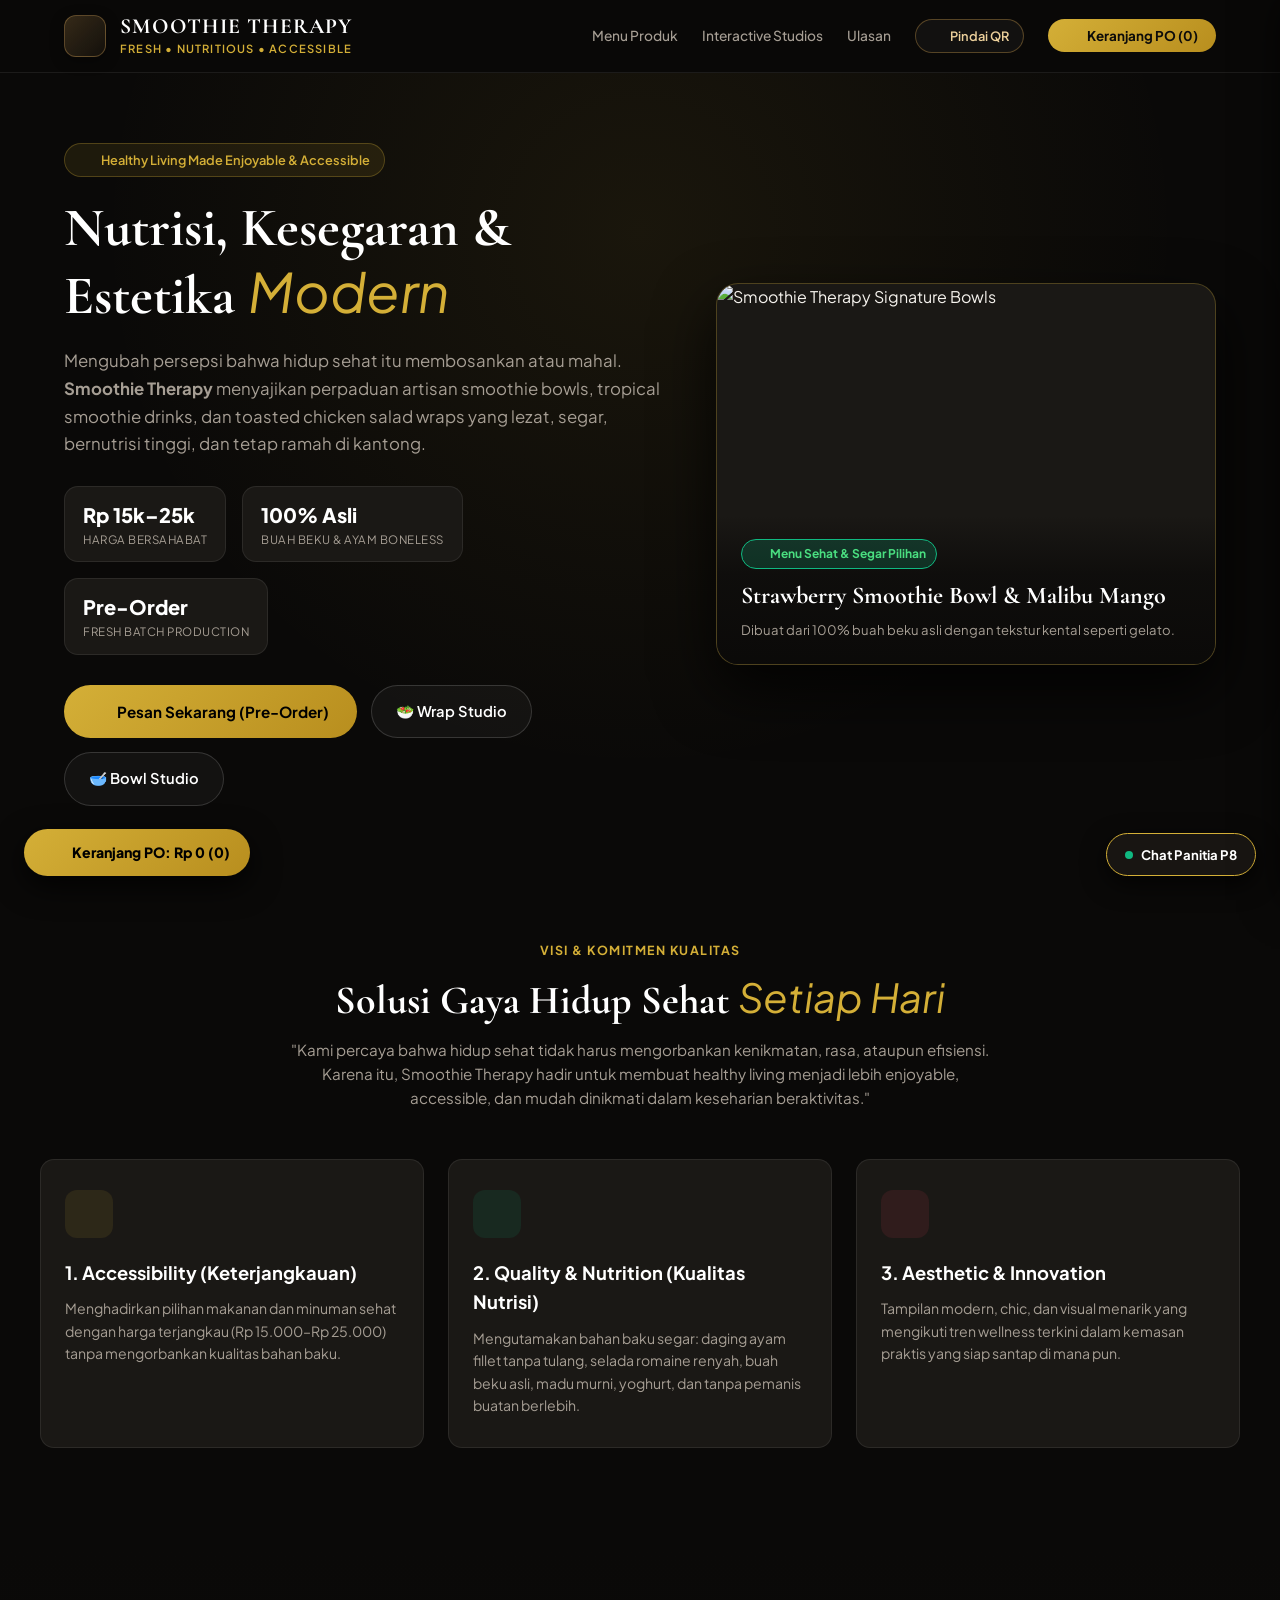
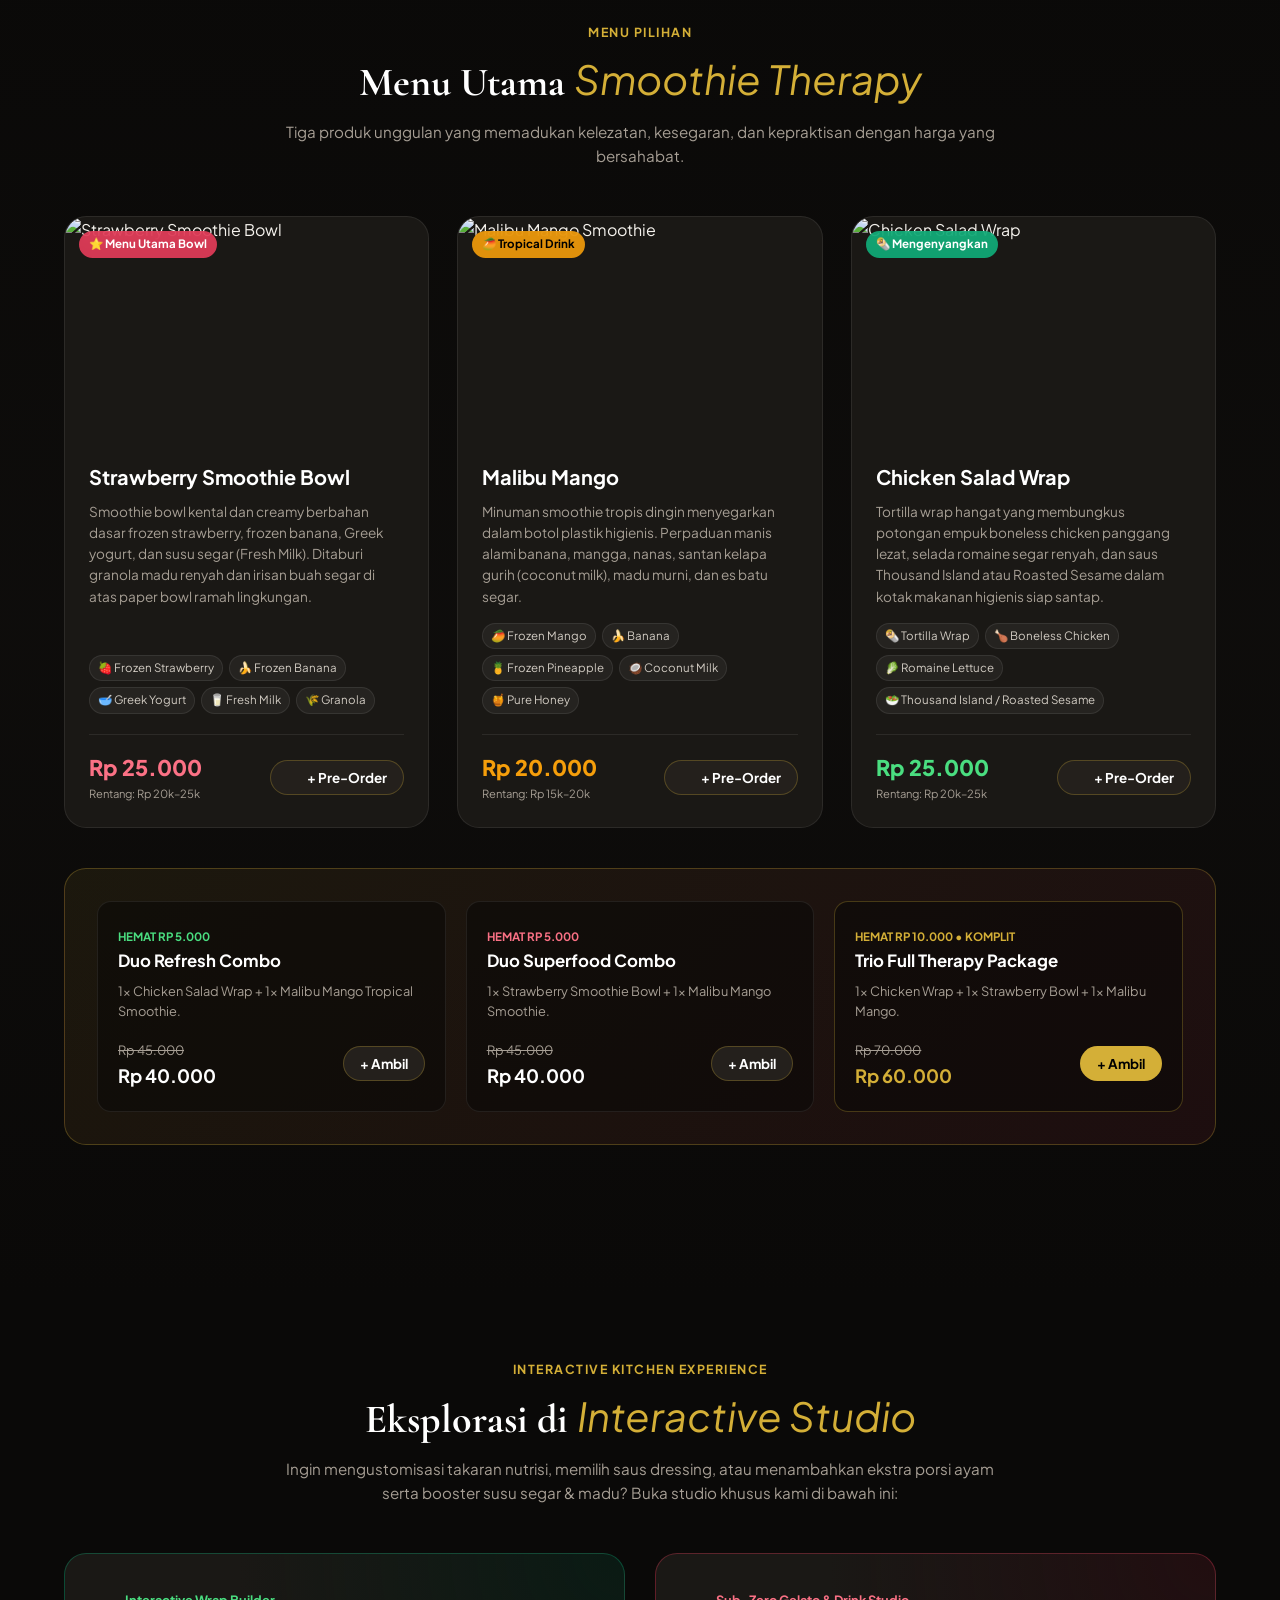
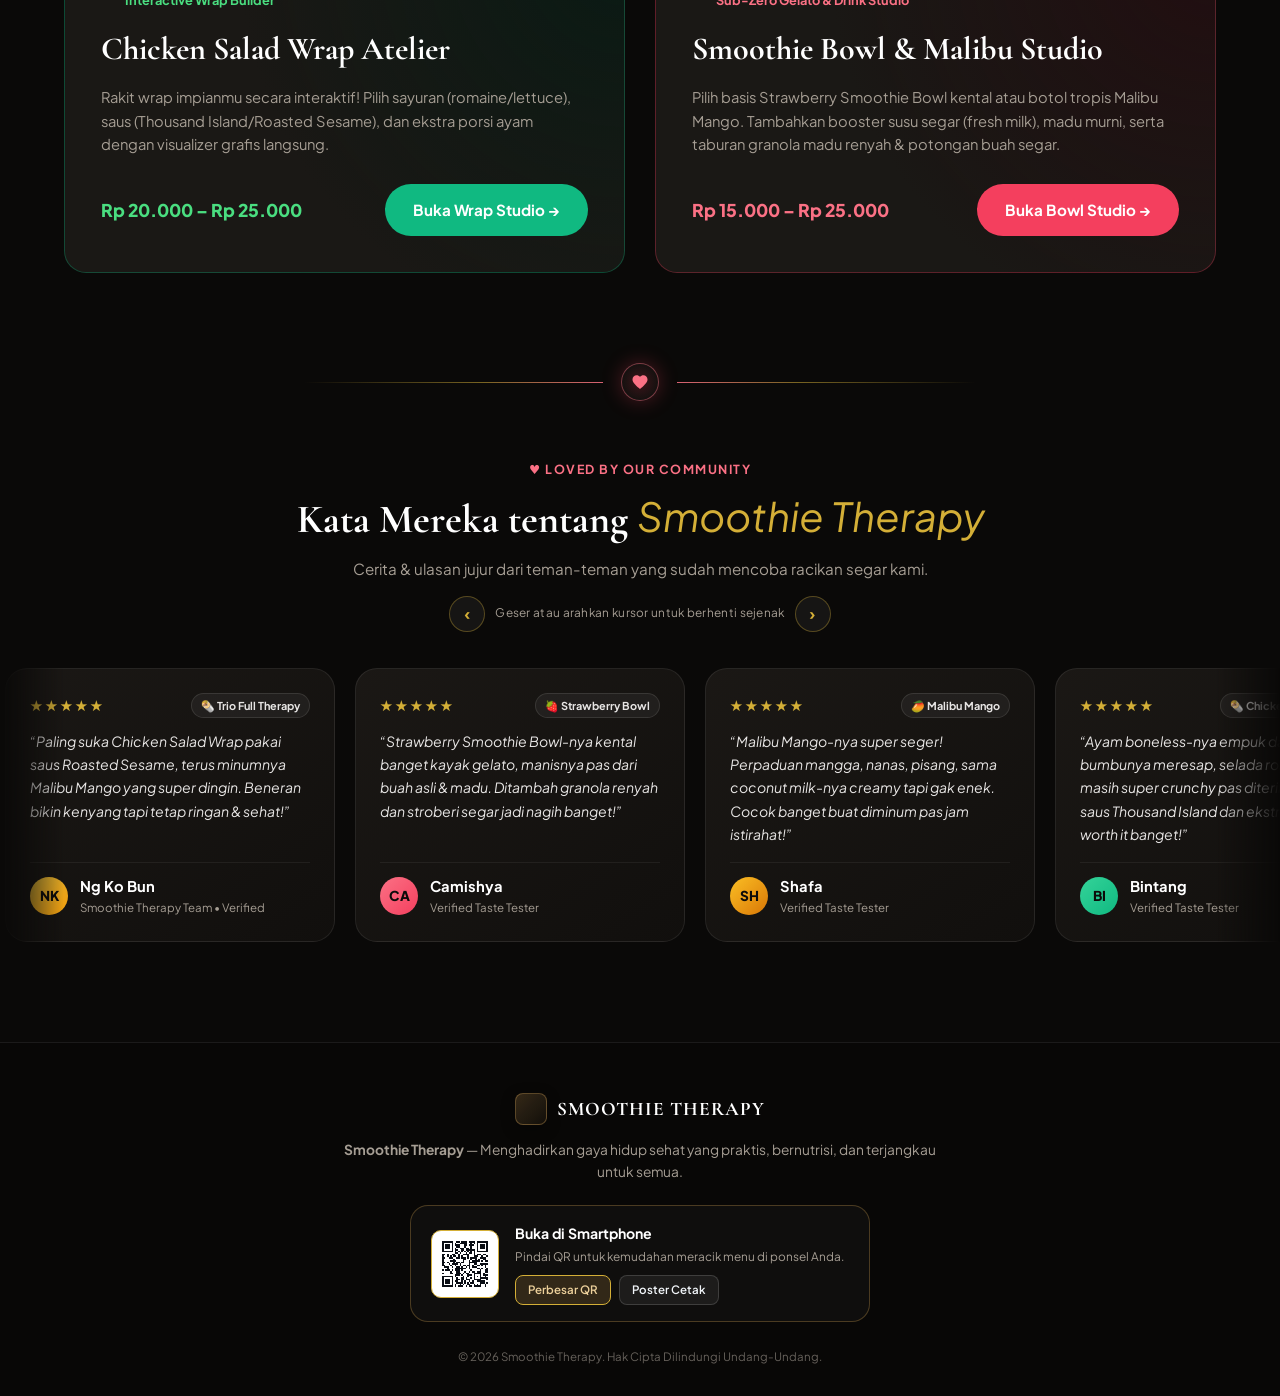
==== commit de2601a6: "Update reviewer name to Ng Ko Bun" ====
--- a/index.html
+++ b/index.html
@@ -2803,8 +2803,8 @@
     // ==========================================================
     const communityReviews = [
       {
-        name: 'Chai Kim Sin',
-        initials: 'CK',
+        name: 'Ng Ko Bun',
+        initials: 'NK',
         tag: 'Smoothie Therapy Team • Verified',
         favorite: '🌯 Trio Full Therapy',
         avatarBg: 'linear-gradient(135deg, #d4af37, #f59e0b)',
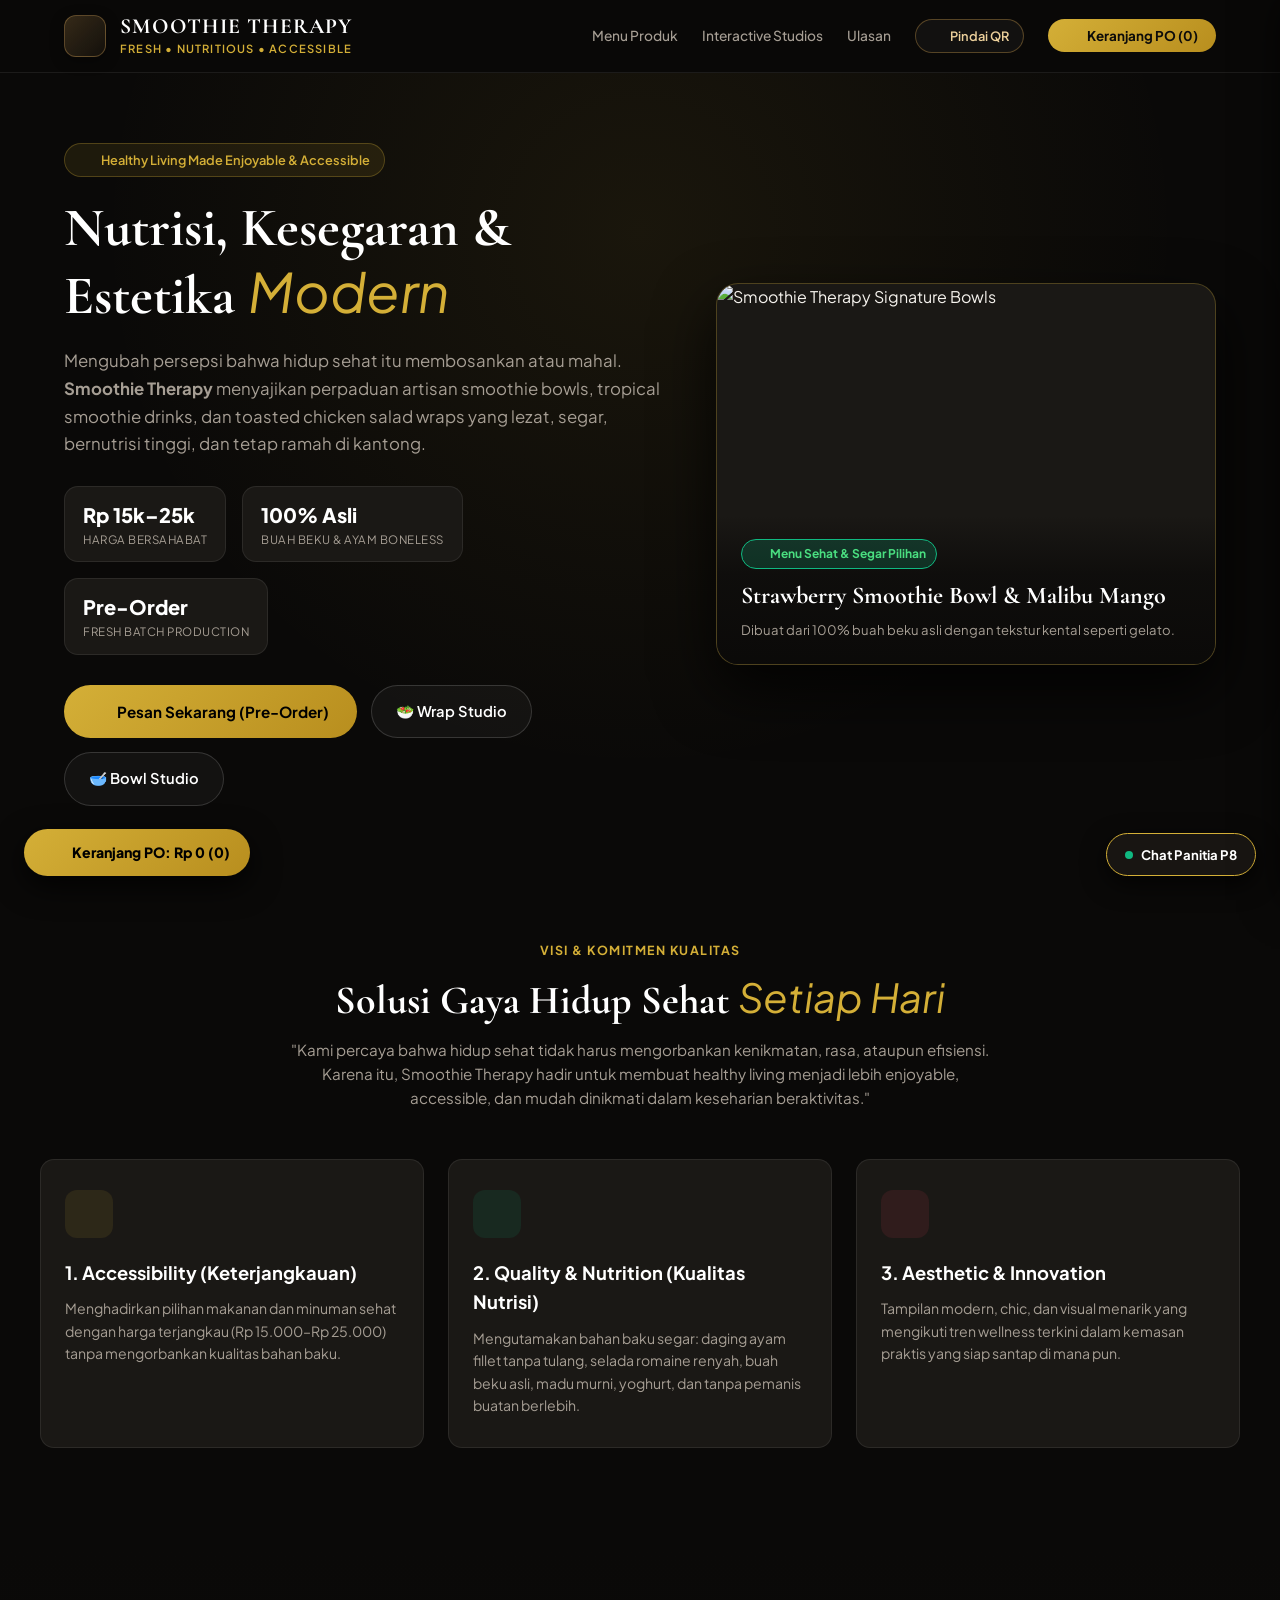
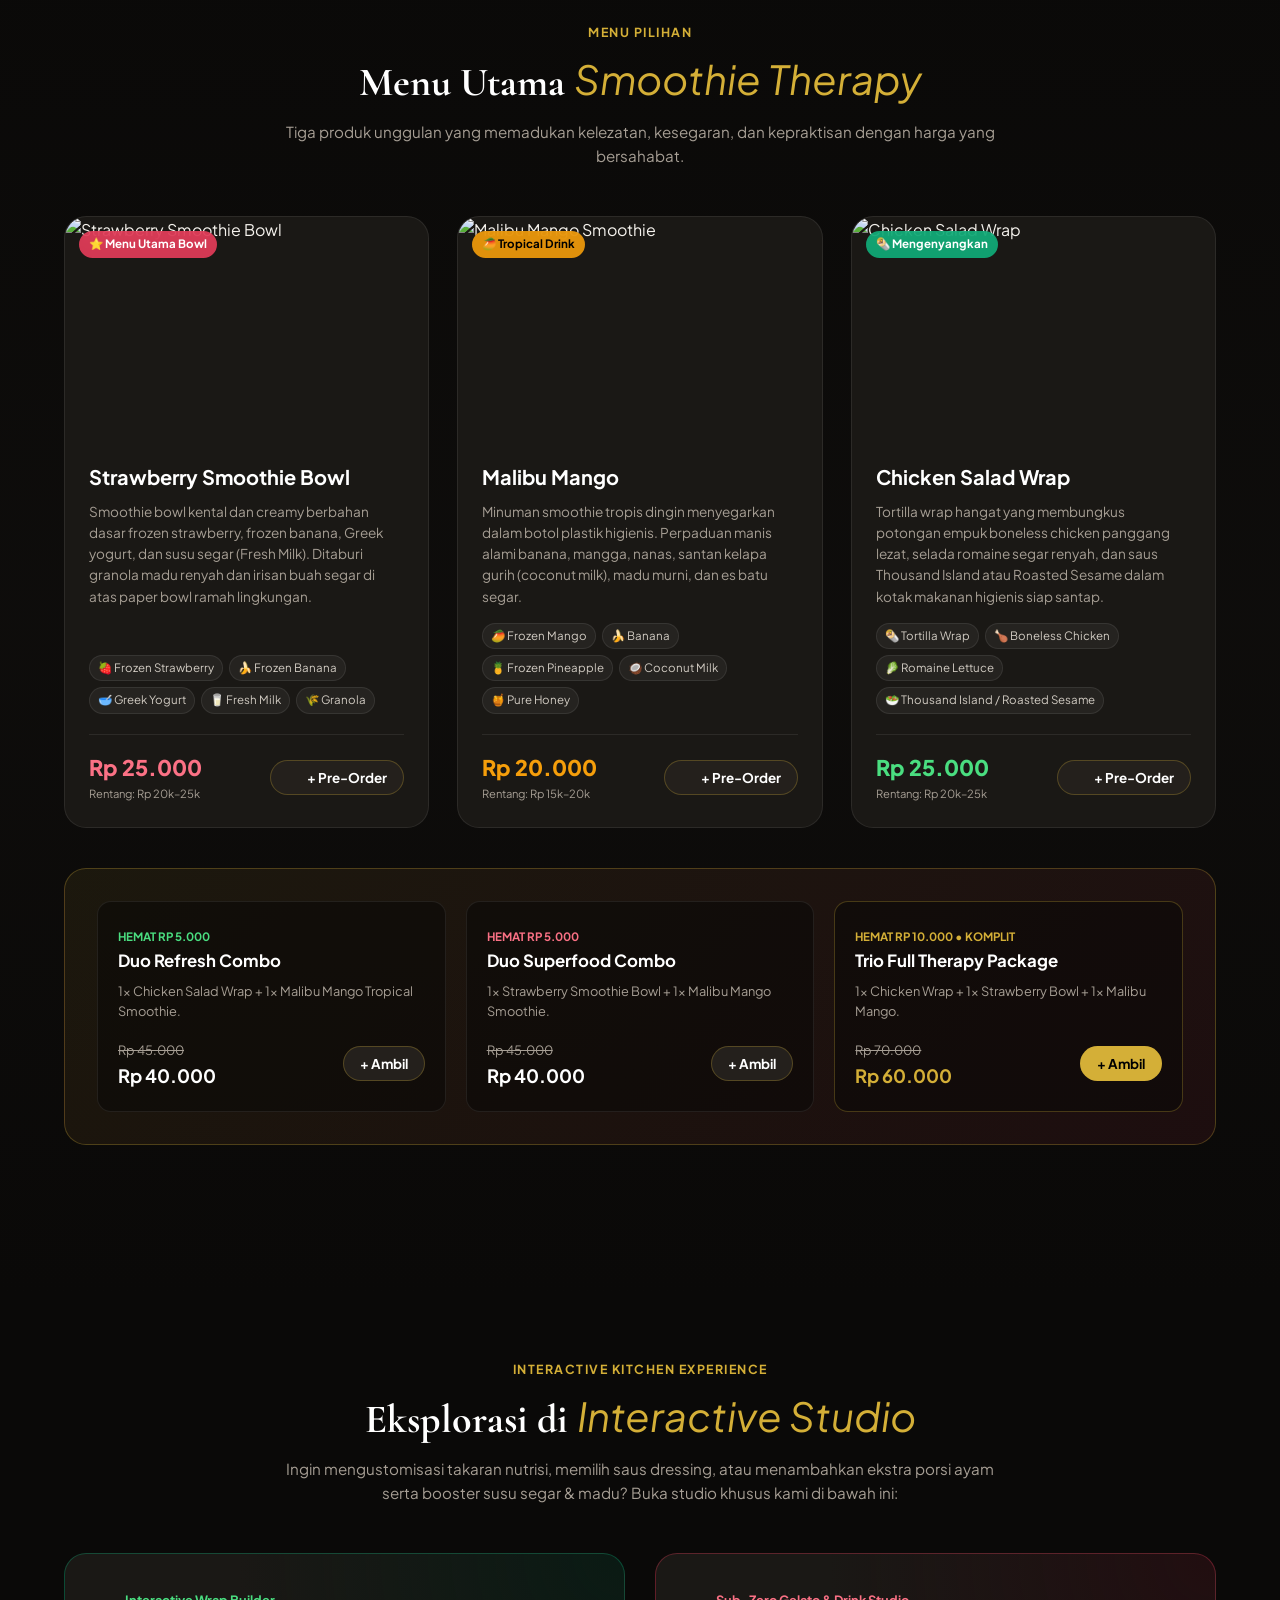
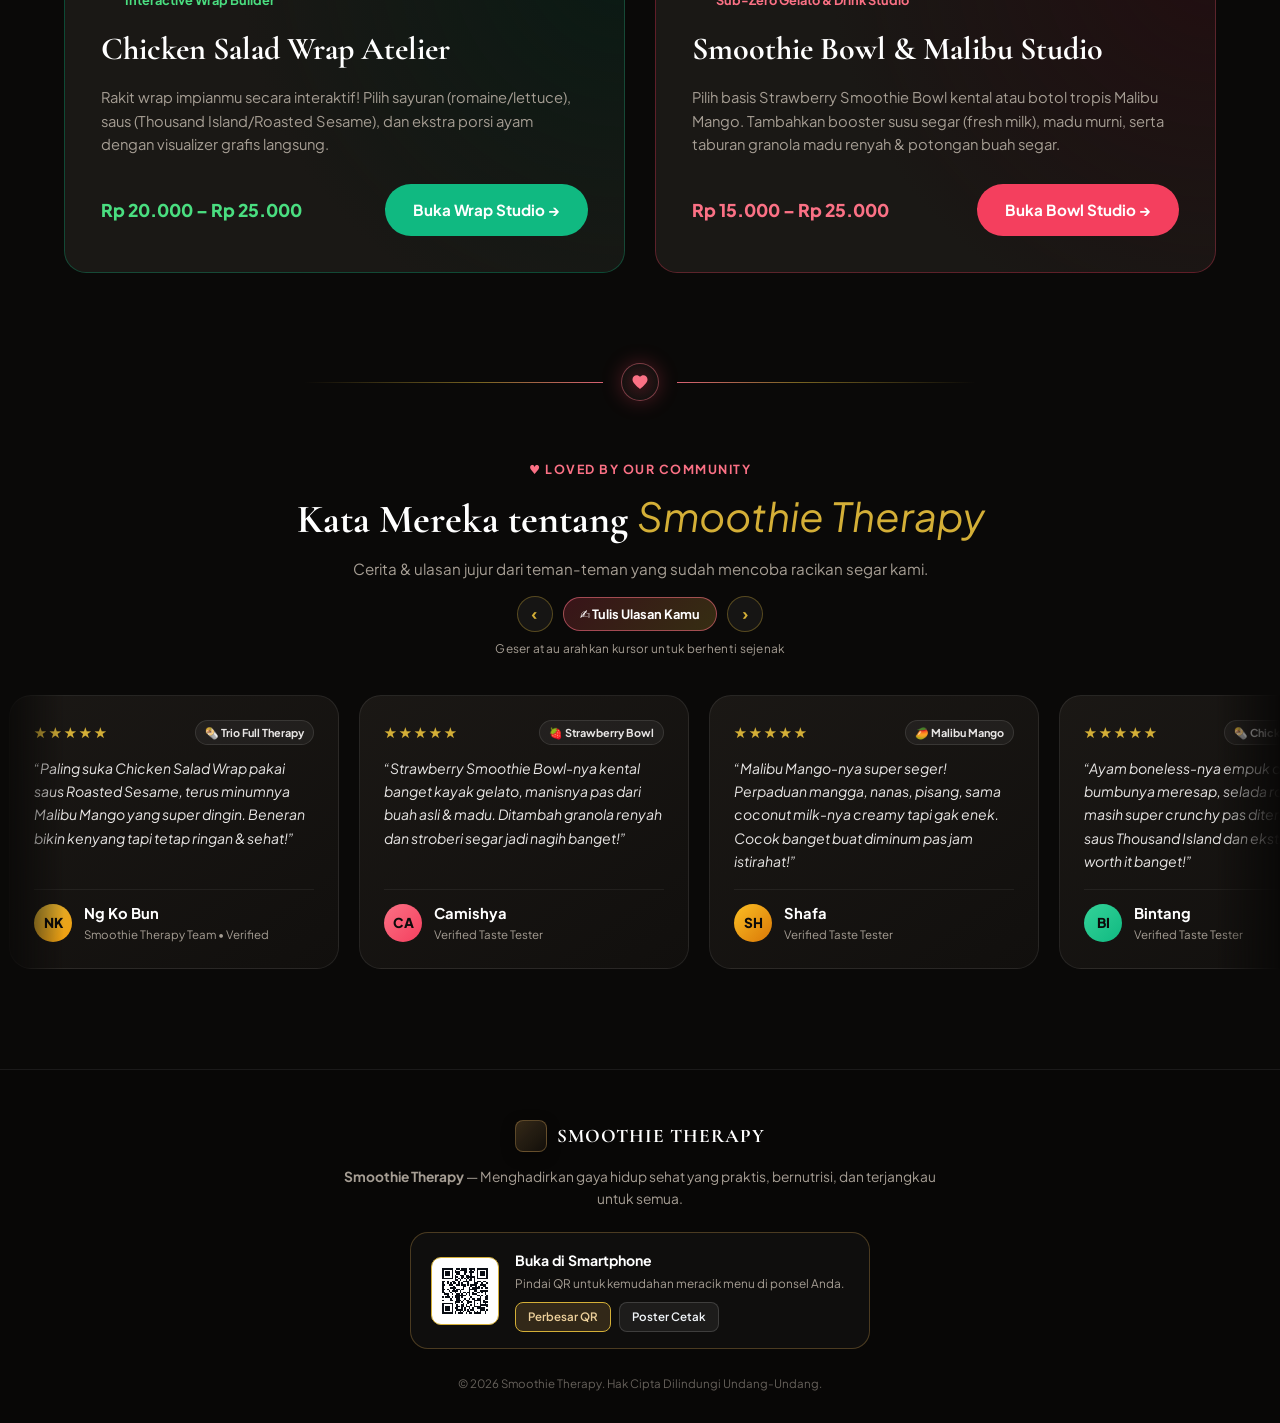
==== commit 38080283: "Add live customer review modal and Google Sheets Ulasan sync" ====
--- a/index.html
+++ b/index.html
@@ -1074,7 +1074,9 @@
         margin: 6px;
         max-height: 92vh;
       }
-      .sleek-input-field input {
+      .sleek-input-field input,
+      .sleek-input-field select,
+      .sleek-input-field textarea {
         font-size: 16px; /* Prevents auto-zoom on mobile Safari */
         padding: 10px 12px;
         min-height: 44px;
@@ -1608,6 +1610,74 @@
       font-size: 0.74rem;
       color: var(--text-muted);
       letter-spacing: 0.3px;
+    }
+    .btn-write-review {
+      background: linear-gradient(135deg, rgba(244, 63, 94, 0.2) 0%, rgba(212, 175, 55, 0.22) 100%);
+      border: 1px solid rgba(251, 113, 133, 0.55);
+      color: #ffffff;
+      font-size: 0.8rem;
+      font-weight: 700;
+      padding: 8px 16px;
+      border-radius: 9999px;
+      cursor: pointer;
+      display: inline-flex;
+      align-items: center;
+      gap: 6px;
+      transition: var(--transition);
+    }
+    .btn-write-review:hover {
+      background: linear-gradient(135deg, #f43f5e 0%, #d4af37 100%);
+      color: #0c0b0a;
+      transform: translateY(-2px);
+      box-shadow: 0 6px 20px rgba(244, 63, 94, 0.35);
+    }
+    .star-picker-row {
+      display: flex;
+      gap: 8px;
+      margin-top: 4px;
+    }
+    .star-pick-btn {
+      background: rgba(255, 255, 255, 0.04);
+      border: 1px solid rgba(255, 255, 255, 0.1);
+      color: #57534e;
+      font-size: 1.35rem;
+      width: 42px;
+      height: 40px;
+      border-radius: 10px;
+      cursor: pointer;
+      transition: all 0.18s ease;
+      display: inline-flex;
+      align-items: center;
+      justify-content: center;
+    }
+    .star-pick-btn.lit {
+      color: var(--gold);
+      border-color: rgba(212, 175, 55, 0.45);
+      background: rgba(212, 175, 55, 0.12);
+    }
+    .sleek-input-field select,
+    .sleek-input-field textarea {
+      width: 100%;
+      background: rgba(255, 255, 255, 0.04);
+      border: 1px solid rgba(255, 255, 255, 0.09);
+      border-radius: 9px;
+      padding: 9px 12px;
+      color: #ffffff;
+      font-family: inherit;
+      font-size: 0.86rem;
+      outline: none;
+      transition: all 0.2s;
+      resize: vertical;
+    }
+    .sleek-input-field select option {
+      background: #141210;
+      color: #ffffff;
+    }
+    .sleek-input-field select:focus,
+    .sleek-input-field textarea:focus {
+      border-color: var(--gold);
+      background: rgba(255, 255, 255, 0.07);
+      box-shadow: 0 0 0 2px rgba(212, 175, 55, 0.15);
     }
     .reviews-scroller {
       overflow-x: auto;
@@ -2125,11 +2195,14 @@
         <span class="section-tag" style="color: #fb7185;">♥ Loved By Our Community</span>
         <h2 class="section-title">Kata Mereka tentang <em>Smoothie Therapy</em></h2>
         <p class="section-desc">Cerita &amp; ulasan jujur dari teman-teman yang sudah mencoba racikan segar kami.</p>
-        <div class="reviews-header-controls">
+        <div class="reviews-header-controls" style="flex-wrap: wrap;">
           <button type="button" class="review-nav-btn" onclick="nudgeReviews(-340)" aria-label="Geser ulasan ke kiri">‹</button>
-          <span class="reviews-scroll-hint">Geser atau arahkan kursor untuk berhenti sejenak</span>
+          <button type="button" class="btn-write-review" onclick="openReviewModal()">
+            <span>✍️ Tulis Ulasan Kamu</span>
+          </button>
           <button type="button" class="review-nav-btn" onclick="nudgeReviews(340)" aria-label="Geser ulasan ke kanan">›</button>
         </div>
+        <div class="reviews-scroll-hint" style="margin-top: 8px;">Geser atau arahkan kursor untuk berhenti sejenak</div>
       </div>
     </div>
 
@@ -2139,6 +2212,56 @@
       </div>
     </div>
   </section>
+
+  <!-- Write a Review Modal -->
+  <div class="modal-overlay" id="reviewModal" role="dialog" aria-modal="true" aria-labelledby="reviewModalTitle" onclick="if(event.target===this) closeReviewModal()">
+    <div class="sleek-checkout-sheet">
+      <div class="checkout-sheet-header">
+        <div class="sheet-title-group">
+          <div style="font-size: 0.7rem; font-weight: 700; color: #fb7185; text-transform: uppercase; letter-spacing: 1px;">♥ Bagikan Pengalamanmu</div>
+          <h3 id="reviewModalTitle" style="margin-top: 2px;">Tulis Ulasan</h3>
+        </div>
+        <button class="sheet-close-btn" onclick="closeReviewModal()" aria-label="Tutup">✕</button>
+      </div>
+
+      <div class="checkout-grid-2col">
+        <div class="sleek-input-field">
+          <label for="reviewNameInput">Nama Kamu *</label>
+          <input type="text" id="reviewNameInput" maxlength="40" placeholder="Misal: Nadia (11-B)">
+        </div>
+        <div class="sleek-input-field">
+          <label for="reviewMenuSelect">Menu Favorit</label>
+          <select id="reviewMenuSelect">
+            <option value="🍓 Strawberry Bowl">🍓 Strawberry Bowl</option>
+            <option value="🥭 Malibu Mango">🥭 Malibu Mango</option>
+            <option value="🌯 Chicken Salad Wrap">🌯 Chicken Salad Wrap</option>
+            <option value="🌯 Trio Full Therapy">🌯 Trio Full Therapy</option>
+            <option value="✨ Duo Combo">✨ Duo Combo</option>
+          </select>
+        </div>
+      </div>
+
+      <div class="sleek-input-field" style="margin-top: 8px;">
+        <label id="reviewStarLabel">Rating Kamu *</label>
+        <div class="star-picker-row" role="radiogroup" aria-labelledby="reviewStarLabel">
+          <button type="button" class="star-pick-btn lit" data-star="1" role="radio" aria-checked="false" aria-label="1 bintang" onclick="setReviewRating(1)">★</button>
+          <button type="button" class="star-pick-btn lit" data-star="2" role="radio" aria-checked="false" aria-label="2 bintang" onclick="setReviewRating(2)">★</button>
+          <button type="button" class="star-pick-btn lit" data-star="3" role="radio" aria-checked="false" aria-label="3 bintang" onclick="setReviewRating(3)">★</button>
+          <button type="button" class="star-pick-btn lit" data-star="4" role="radio" aria-checked="false" aria-label="4 bintang" onclick="setReviewRating(4)">★</button>
+          <button type="button" class="star-pick-btn lit" data-star="5" role="radio" aria-checked="true" aria-label="5 bintang" onclick="setReviewRating(5)">★</button>
+        </div>
+      </div>
+
+      <div class="sleek-input-field" style="margin-top: 10px;">
+        <label for="reviewQuoteInput">Ulasan Kamu *</label>
+        <textarea id="reviewQuoteInput" rows="3" maxlength="220" placeholder="Ceritakan rasa, kesegaran, atau racikan favoritmu..."></textarea>
+      </div>
+
+      <button type="button" class="btn-sleek-checkout" style="justify-content: center; gap: 8px;" onclick="submitCommunityReview()">
+        <span>♥ Kirim Ulasan Sekarang</span>
+      </button>
+    </div>
+  </div>
 
   <!-- Floating Cart Pill -->
   <div class="floating-cart-pill" role="button" tabindex="0" aria-label="Buka Keranjang Pre-Order" onclick="openCartDrawer()" onkeydown="if(event.key==='Enter'||event.key===' '){event.preventDefault();openCartDrawer();}">
@@ -2799,45 +2922,248 @@
     }
 
     // ==========================================================
-    // AUTO-MOVING & SCROLLABLE REVIEWS ENGINE
+    // AUTO-MOVING & SCROLLABLE REVIEWS ENGINE + GOOGLE SHEETS SYNC
     // ==========================================================
-    const communityReviews = [
+    const REVIEWS_WEBHOOK_URL = 'https://script.google.com/macros/s/AKfycbwAlKee1CwycT00s56ZWyvGts68_V2T0QVHfVCZmrzcr0iMGUEFneLuyBjKix6ZiYib0w/exec';
+    const REVIEWS_LOCAL_KEY = 'st_user_reviews_v1';
+    const AVATAR_GRADIENTS = [
+      'linear-gradient(135deg, #d4af37, #f59e0b)',
+      'linear-gradient(135deg, #fb7185, #f43f5e)',
+      'linear-gradient(135deg, #fbbf24, #d97706)',
+      'linear-gradient(135deg, #34d399, #10b981)',
+      'linear-gradient(135deg, #38bdf8, #0ea5e9)'
+    ];
+
+    const seedCommunityReviews = [
       {
         name: 'Ng Ko Bun',
         initials: 'NK',
+        rating: 5,
         tag: 'Smoothie Therapy Team • Verified',
         favorite: '🌯 Trio Full Therapy',
-        avatarBg: 'linear-gradient(135deg, #d4af37, #f59e0b)',
+        avatarBg: AVATAR_GRADIENTS[0],
         quote: 'Paling suka Chicken Salad Wrap pakai saus Roasted Sesame, terus minumnya Malibu Mango yang super dingin. Beneran bikin kenyang tapi tetap ringan & sehat!'
       },
       {
         name: 'Camishya',
         initials: 'CA',
+        rating: 5,
         tag: 'Verified Taste Tester',
         favorite: '🍓 Strawberry Bowl',
-        avatarBg: 'linear-gradient(135deg, #fb7185, #f43f5e)',
+        avatarBg: AVATAR_GRADIENTS[1],
         quote: 'Strawberry Smoothie Bowl-nya kental banget kayak gelato, manisnya pas dari buah asli & madu. Ditambah granola renyah dan stroberi segar jadi nagih banget!'
       },
       {
         name: 'Shafa',
         initials: 'SH',
+        rating: 5,
         tag: 'Verified Taste Tester',
         favorite: '🥭 Malibu Mango',
-        avatarBg: 'linear-gradient(135deg, #fbbf24, #d97706)',
+        avatarBg: AVATAR_GRADIENTS[2],
         quote: 'Malibu Mango-nya super seger! Perpaduan mangga, nanas, pisang, sama coconut milk-nya creamy tapi gak enek. Cocok banget buat diminum pas jam istirahat!'
       },
       {
         name: 'Bintang',
         initials: 'BI',
+        rating: 5,
         tag: 'Verified Taste Tester',
         favorite: '🌯 Chicken Salad Wrap',
-        avatarBg: 'linear-gradient(135deg, #34d399, #10b981)',
+        avatarBg: AVATAR_GRADIENTS[3],
         quote: 'Ayam boneless-nya empuk dan bumbunya meresap, selada romaine-nya masih super crunchy pas diterima. Pakai saus Thousand Island dan ekstra ayam—worth it banget!'
       }
     ];
 
+    let allReviewsList = [...seedCommunityReviews];
+    let selectedReviewRating = 5;
     let reviewAutoPaused = false;
     let reviewResumeTimer = null;
+    let reviewCarouselStarted = false;
+
+    function escapeHtml(str) {
+      return String(str || '')
+        .replace(/&/g, '&amp;')
+        .replace(/</g, '&lt;')
+        .replace(/>/g, '&gt;')
+        .replace(/"/g, '&quot;')
+        .replace(/'/g, '&#39;');
+    }
+
+    function makeInitials(name) {
+      const parts = String(name || 'ST').trim().split(/\s+/).filter(Boolean);
+      if (parts.length >= 2) return (parts[0][0] + parts[1][0]).toUpperCase();
+      return String(name || 'ST').trim().slice(0, 2).toUpperCase() || 'ST';
+    }
+
+    function pickAvatarBg(name) {
+      let hash = 0;
+      const s = String(name || '');
+      for (let i = 0; i < s.length; i++) hash = (hash * 31 + s.charCodeAt(i)) % 997;
+      return AVATAR_GRADIENTS[hash % AVATAR_GRADIENTS.length];
+    }
+
+    function getLocalUserReviews() {
+      try {
+        const raw = localStorage.getItem(REVIEWS_LOCAL_KEY);
+        const parsed = raw ? JSON.parse(raw) : [];
+        return Array.isArray(parsed) ? parsed : [];
+      } catch (e) {
+        return [];
+      }
+    }
+
+    function mergeUniqueReviews(lists) {
+      const seen = new Set();
+      const merged = [];
+      lists.flat().forEach(r => {
+        if (!r || !r.name || !r.quote) return;
+        const key = `${String(r.name).trim().toLowerCase()}|${String(r.quote).trim().toLowerCase()}`;
+        if (seen.has(key)) return;
+        seen.add(key);
+        const ratingNum = Math.min(5, Math.max(1, Number(r.rating) || 5));
+        merged.push({
+          name: String(r.name).trim(),
+          initials: r.initials || makeInitials(r.name),
+          rating: ratingNum,
+          tag: r.tag || 'Customer Review',
+          favorite: r.favorite || '🍓 Smoothie Therapy',
+          avatarBg: r.avatarBg || pickAvatarBg(r.name),
+          quote: String(r.quote).trim()
+        });
+      });
+      return merged;
+    }
+
+    function renderReviewsTrack() {
+      const track = document.getElementById('reviewsTrack');
+      if (!track) return;
+
+      const makeCard = (r) => {
+        const stars = '★'.repeat(r.rating) + '☆'.repeat(5 - r.rating);
+        return `
+          <article class="review-card">
+            <div>
+              <div class="review-top-row">
+                <span class="review-stars" aria-label="${r.rating} dari 5 bintang">${stars}</span>
+                <span class="review-menu-pill">${escapeHtml(r.favorite)}</span>
+              </div>
+              <p class="review-quote" style="margin-top: 12px;">“${escapeHtml(r.quote)}”</p>
+            </div>
+            <div class="review-author-row">
+              <div class="review-avatar" style="background: ${r.avatarBg};" aria-hidden="true">${escapeHtml(r.initials)}</div>
+              <div>
+                <div class="review-author-name">${escapeHtml(r.name)}</div>
+                <div class="review-author-tag">${escapeHtml(r.tag)}</div>
+              </div>
+            </div>
+          </article>
+        `;
+      };
+
+      // Duplicate cards for seamless infinite glide while remaining manually scrollable
+      track.innerHTML = [...allReviewsList, ...allReviewsList].map(makeCard).join('');
+    }
+
+    function openReviewModal() {
+      setReviewRating(5);
+      document.getElementById('reviewModal')?.classList.add('open');
+      setTimeout(() => document.getElementById('reviewNameInput')?.focus(), 120);
+    }
+
+    function closeReviewModal() {
+      document.getElementById('reviewModal')?.classList.remove('open');
+    }
+
+    function setReviewRating(val) {
+      selectedReviewRating = val;
+      document.querySelectorAll('#reviewModal .star-pick-btn').forEach(btn => {
+        const s = Number(btn.getAttribute('data-star'));
+        btn.classList.toggle('lit', s <= val);
+        btn.setAttribute('aria-checked', String(s === val));
+      });
+    }
+
+    function submitCommunityReview() {
+      const nameEl = document.getElementById('reviewNameInput');
+      const menuEl = document.getElementById('reviewMenuSelect');
+      const quoteEl = document.getElementById('reviewQuoteInput');
+
+      const name = nameEl?.value?.trim();
+      const favorite = menuEl?.value || '🍓 Strawberry Bowl';
+      const quote = quoteEl?.value?.trim();
+
+      if (!name) {
+        alert('Mohon masukkan nama kamu dulu ya!');
+        nameEl?.focus();
+        return;
+      }
+      if (!quote || quote.length < 5) {
+        alert('Mohon tulis ulasan singkat (minimal 5 karakter).');
+        quoteEl?.focus();
+        return;
+      }
+
+      const newRev = {
+        name,
+        initials: makeInitials(name),
+        rating: selectedReviewRating,
+        tag: 'Customer Review • Baru',
+        favorite,
+        avatarBg: pickAvatarBg(name),
+        quote
+      };
+
+      // Save locally so user sees it immediately even across reloads
+      const localList = getLocalUserReviews();
+      localList.unshift(newRev);
+      try {
+        localStorage.setItem(REVIEWS_LOCAL_KEY, JSON.stringify(localList.slice(0, 30)));
+      } catch (e) {}
+
+      allReviewsList = mergeUniqueReviews([[newRev], allReviewsList]);
+      renderReviewsTrack();
+
+      // Send to Google Sheets Ulasan tab via Apps Script webhook
+      try {
+        fetch(REVIEWS_WEBHOOK_URL, {
+          method: 'POST',
+          mode: 'no-cors',
+          headers: { 'Content-Type': 'application/json' },
+          body: JSON.stringify({
+            type: 'review',
+            name: name,
+            rating: selectedReviewRating,
+            favorite: favorite,
+            quote: quote
+          })
+        });
+      } catch (e) {
+        console.warn('Review sync warning:', e);
+      }
+
+      if (nameEl) nameEl.value = '';
+      if (quoteEl) quoteEl.value = '';
+      closeReviewModal();
+
+      const scroller = document.getElementById('reviewsScroller');
+      if (scroller) scroller.scrollTo({ left: 0, behavior: 'smooth' });
+      pauseReviewsTemporarily(2500);
+      notify('♥ Terima kasih! Ulasanmu berhasil ditambahkan!');
+    }
+
+    async function loadLiveReviewsFromSheet() {
+      try {
+        const res = await fetch(`${REVIEWS_WEBHOOK_URL}?action=reviews`, { method: 'GET' });
+        if (!res.ok) return;
+        const data = await res.json();
+        const remote = Array.isArray(data) ? data : (Array.isArray(data?.reviews) ? data.reviews : []);
+        if (remote.length > 0) {
+          allReviewsList = mergeUniqueReviews([getLocalUserReviews(), remote, seedCommunityReviews]);
+          renderReviewsTrack();
+        }
+      } catch (e) {
+        // Silent fallback when Apps Script GET endpoint is not yet deployed
+      }
+    }
 
     function pauseReviewsTemporarily(ms) {
       reviewAutoPaused = true;
@@ -2859,27 +3185,12 @@
       const track = document.getElementById('reviewsTrack');
       if (!scroller || !track) return;
 
-      const makeCard = (r) => `
-        <article class="review-card">
-          <div>
-            <div class="review-top-row">
-              <span class="review-stars" aria-label="5 dari 5 bintang">★★★★★</span>
-              <span class="review-menu-pill">${r.favorite}</span>
-            </div>
-            <p class="review-quote" style="margin-top: 12px;">“${r.quote}”</p>
-          </div>
-          <div class="review-author-row">
-            <div class="review-avatar" style="background: ${r.avatarBg};" aria-hidden="true">${r.initials}</div>
-            <div>
-              <div class="review-author-name">${r.name}</div>
-              <div class="review-author-tag">${r.tag}</div>
-            </div>
-          </div>
-        </article>
-      `;
-
-      // Duplicate track for seamless infinite glide while keeping full manual scrollability
-      track.innerHTML = [...communityReviews, ...communityReviews].map(makeCard).join('');
+      allReviewsList = mergeUniqueReviews([getLocalUserReviews(), seedCommunityReviews]);
+      renderReviewsTrack();
+      loadLiveReviewsFromSheet();
+
+      if (reviewCarouselStarted) return;
+      reviewCarouselStarted = true;
 
       // Pause on hover, focus, or touch interaction
       scroller.addEventListener('mouseenter', () => { reviewAutoPaused = true; });
@@ -2922,7 +3233,7 @@
         function step(ts) {
           if (lastTs !== null && !reviewAutoPaused) {
             const dt = Math.min(40, ts - lastTs);
-            scroller.scrollLeft += dt * 0.045; // smooth ~45px/sec glide
+            scroller.scrollLeft += dt * 0.045;
             const half = track.scrollWidth / 2;
             if (half > 0 && scroller.scrollLeft >= half) {
               scroller.scrollLeft -= half;
@@ -2939,6 +3250,9 @@
     document.addEventListener('DOMContentLoaded', () => {
       initReviewsCarousel();
       if (window.lucide) lucide.createIcons();
+      document.addEventListener('keydown', (e) => {
+        if (e.key === 'Escape') closeReviewModal();
+      });
       setTimeout(() => {
         dismissEntrySplash();
       }, 1600);
